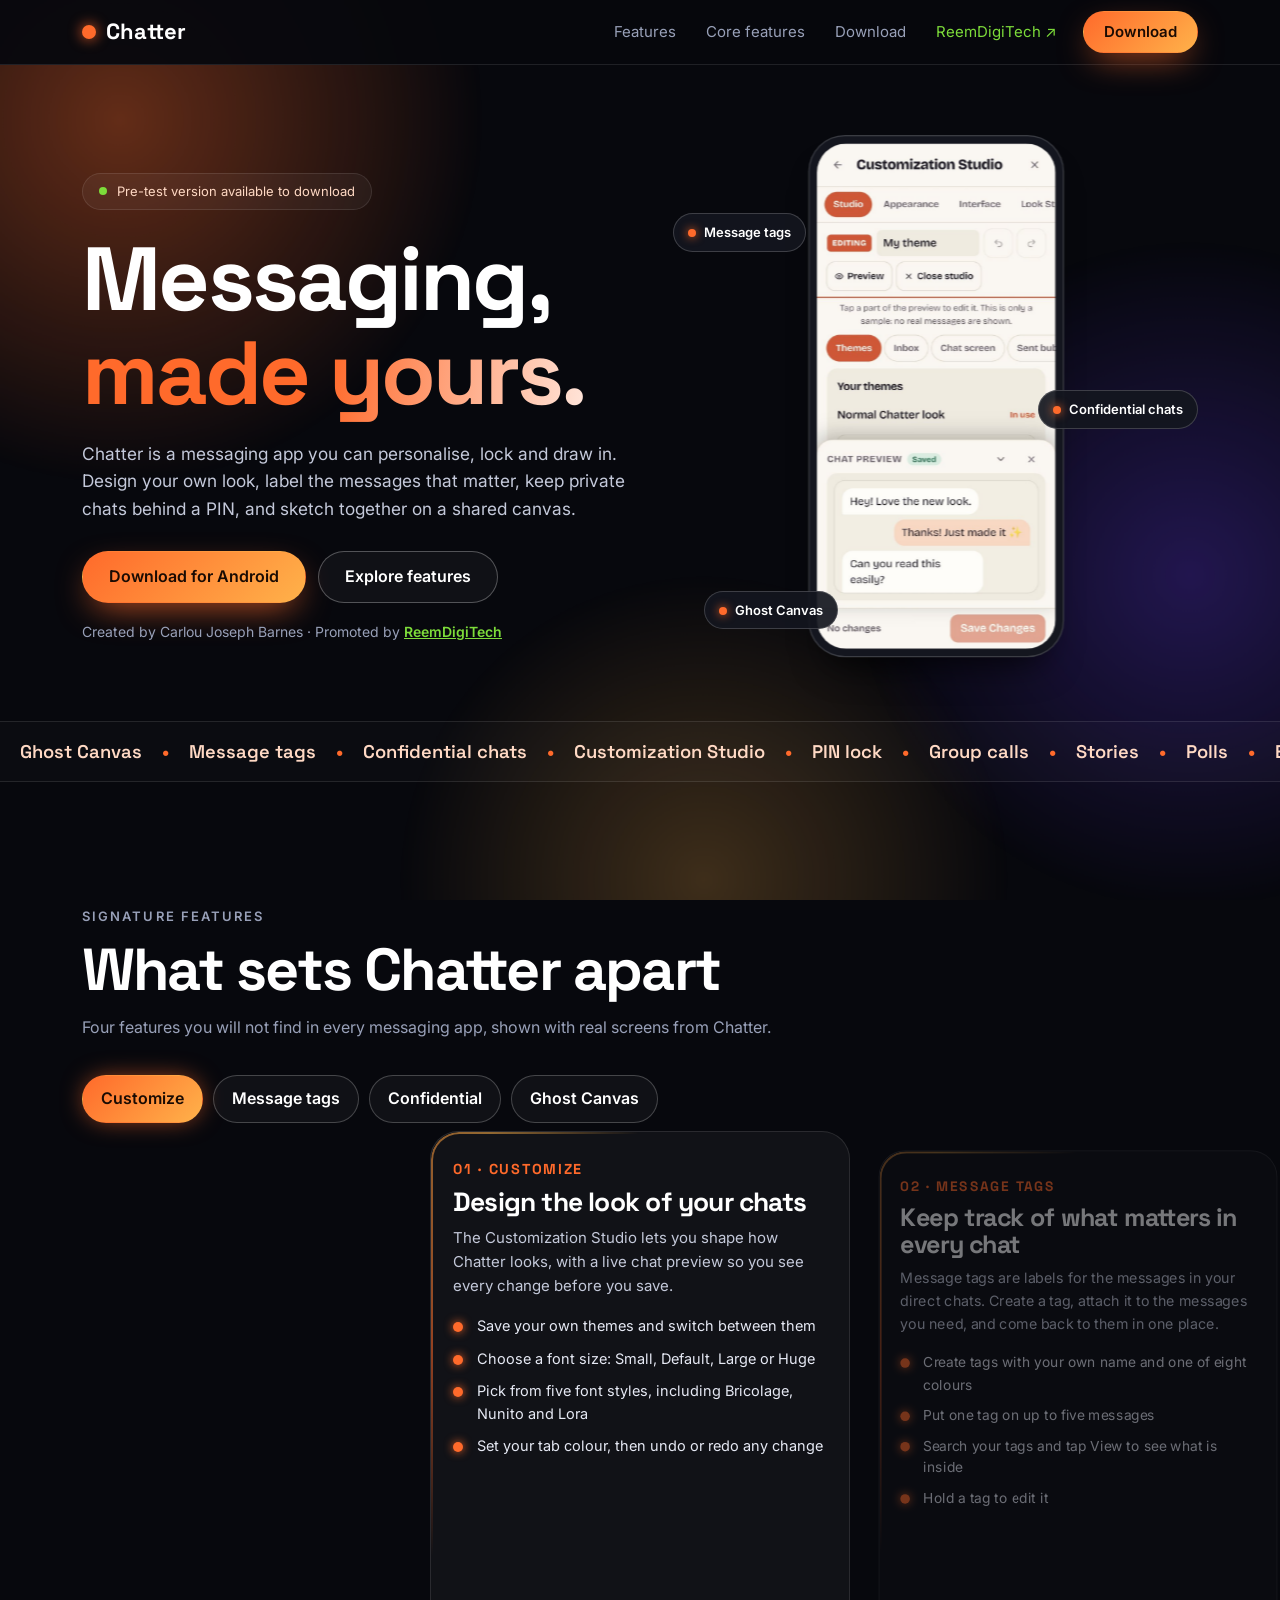
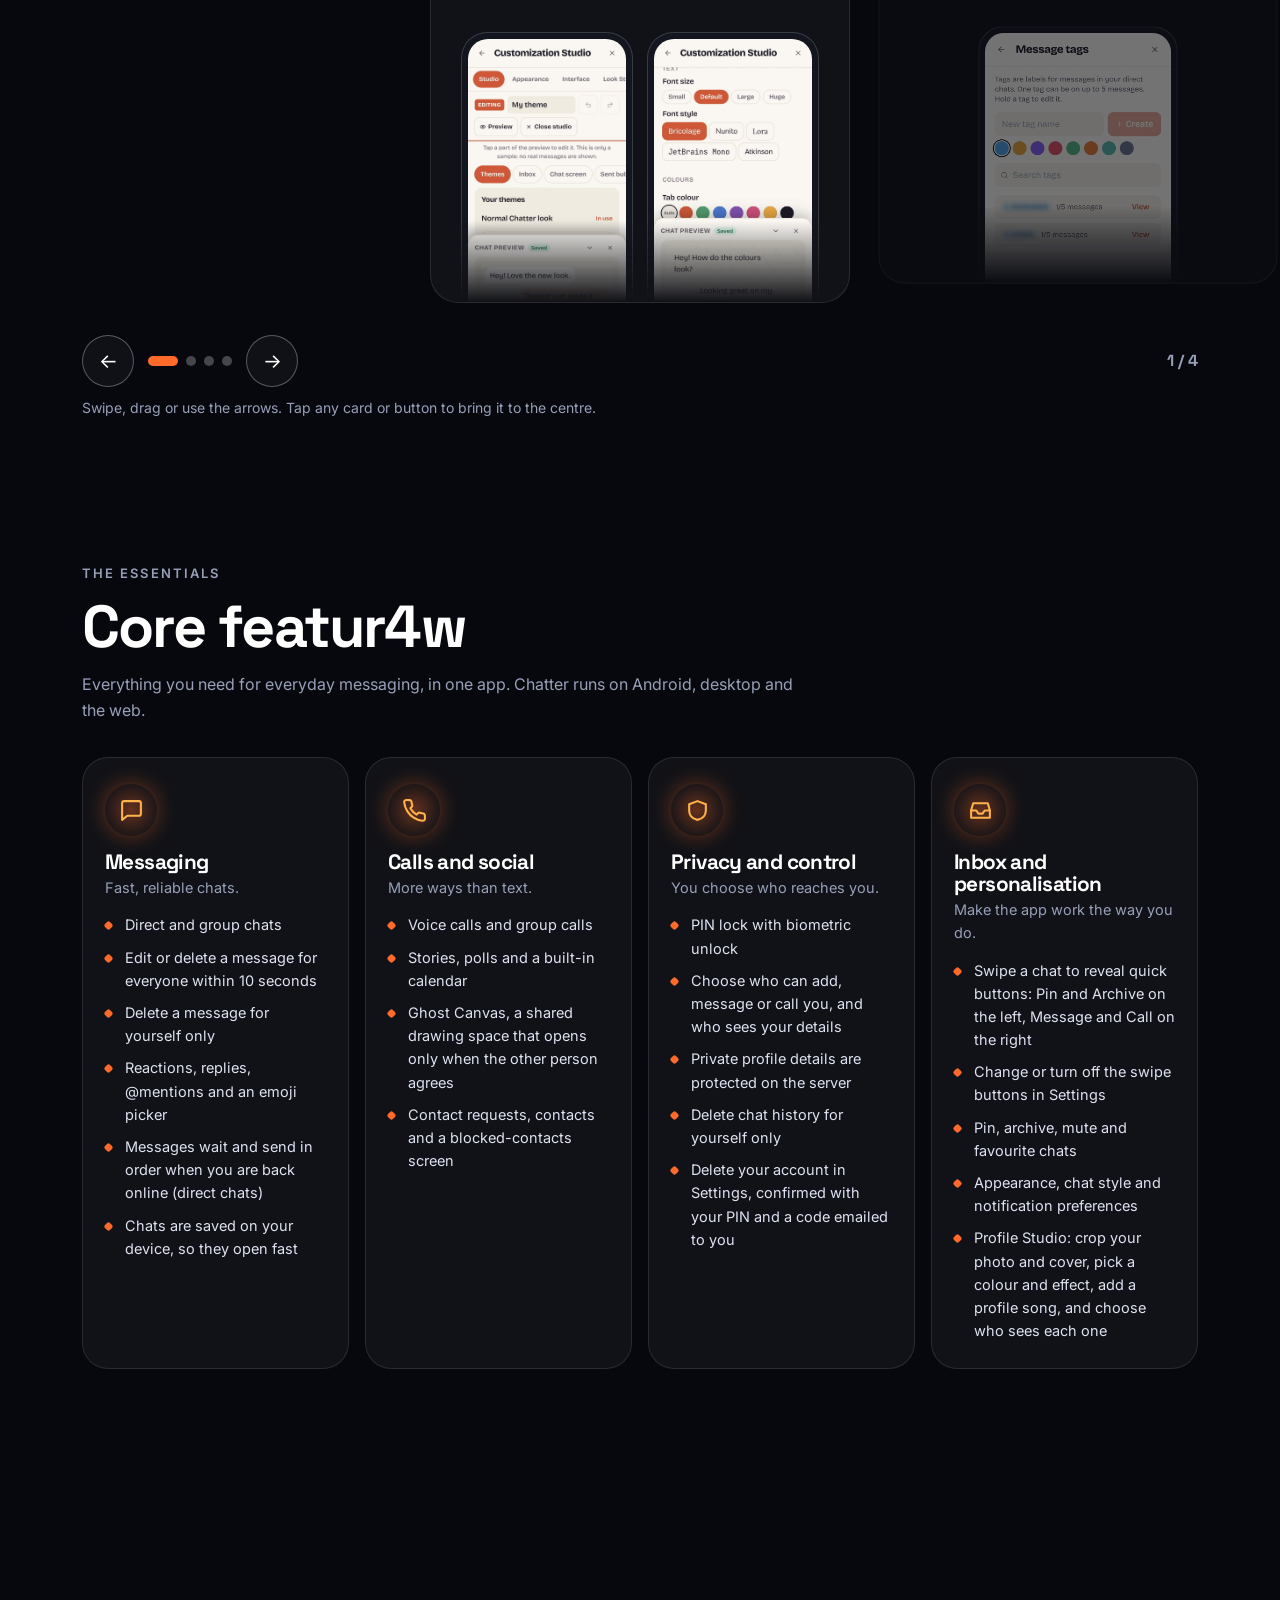
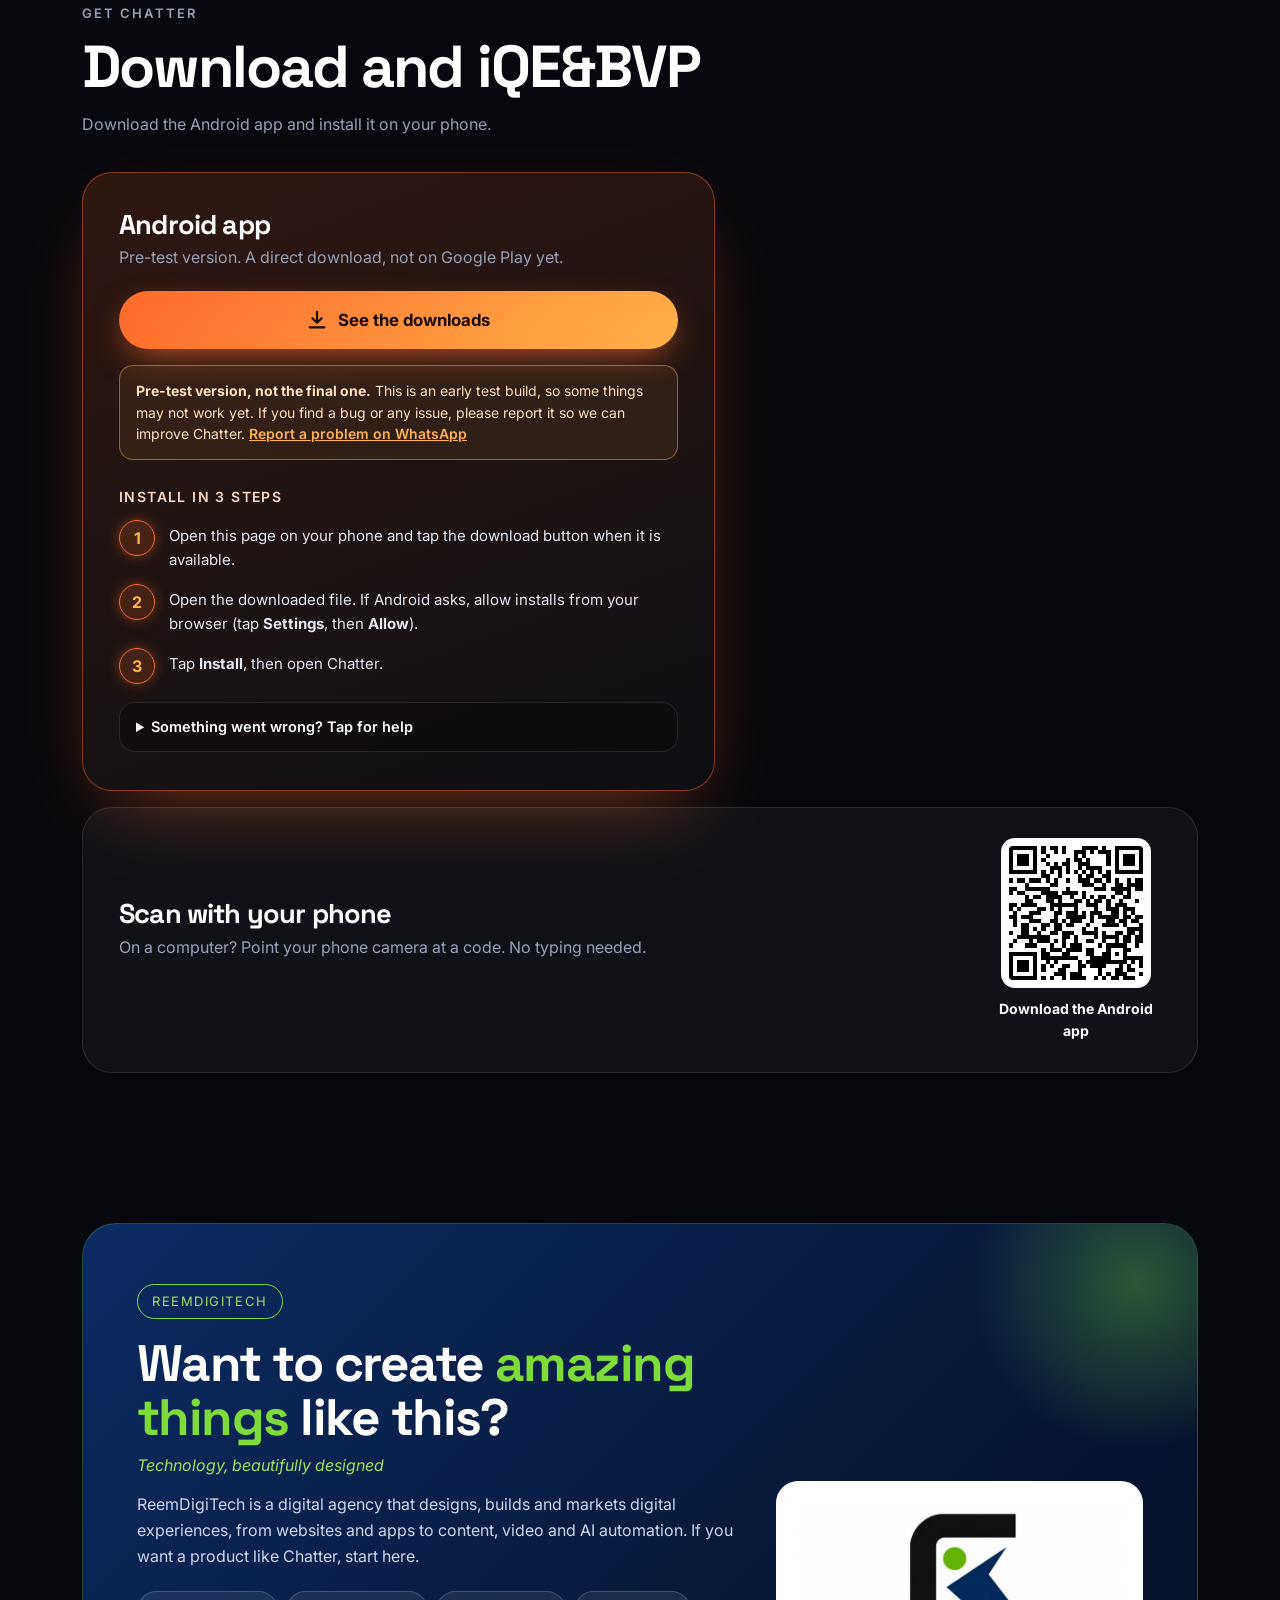
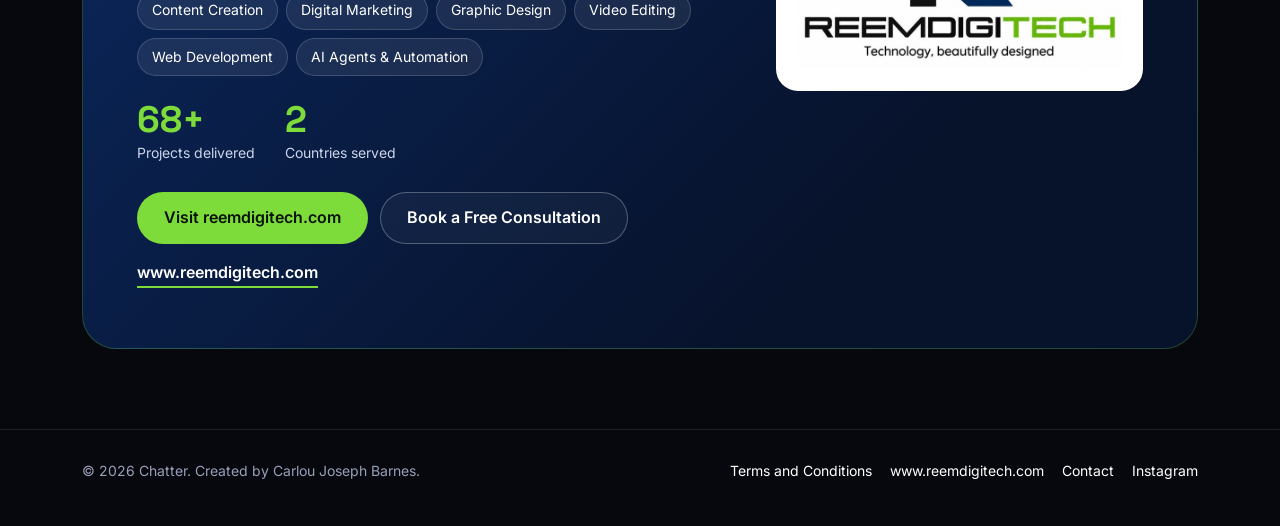
==== index.html @ 90650bfa "feat(pwa): make the website an installable web app Adds manifest, service worker (offline shell, sam" ====
<!doctype html>
<html lang="en"><head>
<meta charset="utf-8">
<meta name="viewport" content="width=device-width, initial-scale=1">
<meta name="description" content="Chatter is a messaging app with Ghost Canvas, message tags, confidential chats and a customization studio. Download it for Android. Created by Carlou Joseph Barnes.">
<title>Chatter | Neon</title>
<meta name="theme-color" content="#07080d">
<link rel="manifest" href="manifest.webmanifest">
<link rel="apple-touch-icon" href="icons/apple-touch-icon.png">
<meta name="mobile-web-app-capable" content="yes">
<meta name="apple-mobile-web-app-capable" content="yes">
<meta name="apple-mobile-web-app-title" content="Chatter">
<meta name="apple-mobile-web-app-status-bar-style" content="black-translucent">

<link rel="icon" href="data:image/svg+xml,%3Csvg xmlns='http://www.w3.org/2000/svg' viewBox='0 0 64 64'%3E%3Crect width='64' height='64' rx='16' fill='%2307080d'/%3E%3Ccircle cx='32' cy='32' r='13' fill='%23ff6a2b'/%3E%3C/svg%3E">
<link rel="preconnect" href="https://fonts.googleapis.com"><link rel="preconnect" href="https://fonts.gstatic.com" crossorigin>
<link href="https://fonts.googleapis.com/css2?family=Inter:wght@400;500;600&family=Space+Grotesk:wght@500;600;700&display=swap" rel="stylesheet">
<style>
:root{--bg:#07080d;--o:#ff6a2b;--o2:#ffb24a;--muted:#98a0b8;--line:rgba(255,255,255,.1);--card:rgba(255,255,255,.045);--green:#7ddc3a;--navy:#0b2a63;--gutter:18px;--max:1180px}
@property --a{syntax:'<angle>';initial-value:0deg;inherits:false}
*{box-sizing:border-box;margin:0;padding:0}
html{scroll-behavior:smooth;scroll-padding-top:76px}
body{font-family:'Inter',system-ui,sans-serif;background:var(--bg);color:#fff;line-height:1.6;-webkit-font-smoothing:antialiased;overflow-x:hidden}
h1,h2,h3{font-family:'Space Grotesk',system-ui,sans-serif;letter-spacing:-.03em;line-height:1.05}
a{color:inherit}img{display:block;max-width:100%}button{font:inherit;color:inherit}
:focus-visible{outline:3px solid var(--o2);outline-offset:3px;border-radius:10px}
.wrap{width:100%;max-width:var(--max);margin:0 auto;padding:0 var(--gutter)}
.skip{position:absolute;left:-999px;top:8px;background:#fff;color:#000;padding:10px 16px;border-radius:8px;z-index:300}.skip:focus{left:8px}
.progress{position:fixed;top:0;left:0;height:3px;width:100%;background:linear-gradient(90deg,var(--o),var(--o2),var(--green));transform-origin:0 50%;transform:scaleX(0);z-index:250;pointer-events:none}

/* aurora background */
.aurora{position:fixed;inset:0;z-index:-1;overflow:hidden;background:var(--bg)}
.aurora i{position:absolute;border-radius:50%;opacity:.5;will-change:transform;animation:drift 24s ease-in-out infinite alternate}
.a1{width:760px;height:760px;background:radial-gradient(circle,rgba(255,106,43,.75),transparent 68%);left:-260px;top:-260px}
.a2{width:700px;height:700px;background:radial-gradient(circle,rgba(106,61,255,.55),transparent 68%);right:-260px;top:25vh;animation-duration:30s}
.a3{width:640px;height:640px;background:radial-gradient(circle,rgba(255,178,74,.45),transparent 68%);left:30vw;bottom:-300px;animation-duration:27s}
@keyframes drift{to{transform:translate(90px,70px) scale(1.25)}}

/* buttons */
.btn{display:inline-flex;align-items:center;justify-content:center;min-height:52px;padding:0 26px;border-radius:999px;font-weight:600;text-decoration:none;border:1px solid transparent;cursor:pointer;position:relative;overflow:hidden;transition:transform .2s,box-shadow .3s}
.btn:hover{transform:translateY(-2px)}
.btn-main{background:linear-gradient(135deg,var(--o),var(--o2));color:#1a0b03;box-shadow:0 12px 34px -10px rgba(255,106,43,.8)}
@keyframes ping{70%{box-shadow:0 0 0 16px rgba(255,106,43,0),0 12px 34px -10px rgba(255,106,43,.8)}100%{box-shadow:0 0 0 0 rgba(255,106,43,0),0 12px 34px -10px rgba(255,106,43,.8)}}
.btn-alt,.btn-ghost{border-color:rgba(255,255,255,.28);background:rgba(255,255,255,.04)}
.btn-alt:hover,.btn-ghost:hover{background:rgba(255,255,255,.12)}
.btn-green{background:var(--green);color:#07120a}
.btn::after{content:"";position:absolute;inset:0;background:linear-gradient(110deg,transparent 30%,rgba(255,255,255,.4) 50%,transparent 70%);transform:translateX(-120%);pointer-events:none}
.btn:hover::after{transform:translateX(120%);transition:transform .7s}

/* header */
.top{position:sticky;top:0;z-index:100;background:rgba(7,8,13,.94);border-bottom:1px solid var(--line)}
.nav{display:flex;align-items:center;gap:12px;min-height:64px}
.brand{font-family:'Space Grotesk',sans-serif;font-weight:700;font-size:22px;text-decoration:none;display:flex;align-items:center;gap:10px;margin-right:auto}
.brand i{width:14px;height:14px;border-radius:50%;background:var(--o);box-shadow:0 0 14px var(--o)}
.nav-links{display:none;list-style:none;gap:2px}
.nav-links a{text-decoration:none;padding:8px 14px;border-radius:999px;font-size:15px;color:var(--muted);transition:color .2s,background .2s}
.nav-links a:hover{color:#fff;background:rgba(255,255,255,.06)}
.nav-links a.ag{color:var(--green)}
.nav-btn{min-height:42px;padding:0 20px;font-size:15px}
.menu-btn{width:44px;height:44px;border-radius:12px;border:1px solid var(--line);background:transparent;display:grid;place-items:center;cursor:pointer}
.menu-btn svg{width:22px;height:22px}
.mobile-menu{display:none;padding:6px var(--gutter) 14px}.mobile-menu.open{display:block}
.mobile-menu a{display:block;padding:14px 4px;text-decoration:none;border-bottom:1px solid var(--line)}
.mobile-menu a:last-child{border:0;color:var(--green)}

/* hero */
.hero{position:relative;padding:48px 0 30px;overflow:hidden}
.hero-grid{display:grid;gap:10px;align-items:center}
.pill{display:inline-flex;align-items:center;gap:10px;padding:7px 16px;border:1px solid var(--line);background:var(--card);border-radius:999px;font-size:13px;color:#ffd9c4;margin-bottom:22px}
.pill i{width:8px;height:8px;border-radius:50%;background:var(--green);box-shadow:0 0 0 0 rgba(125,220,58,.7);animation:pulse 1.8s infinite}
@keyframes pulse{70%{box-shadow:0 0 0 10px rgba(125,220,58,0)}100%{box-shadow:0 0 0 0 rgba(125,220,58,0)}}
.hero h1{font-size:clamp(2.7rem,10.5vw,5.6rem);font-weight:700}
.shimmer{background:linear-gradient(100deg,var(--o) 20%,#fff 45%,var(--o2) 60%,var(--o) 80%);background-size:250% 100%;-webkit-background-clip:text;background-clip:text;color:transparent;animation:shine 5s linear 3}
@keyframes shine{to{background-position:-250% 0}}
.hero .lead{margin-top:20px;max-width:32em;color:#c4c9da;font-size:1.08rem}
.cta{display:flex;flex-wrap:wrap;gap:12px;margin-top:28px}
.by{margin-top:18px;font-size:14px;color:var(--muted)}.by a{color:var(--green);font-weight:600}
.hero-copy>*{opacity:0;animation:up .8s cubic-bezier(.2,.9,.2,1) forwards}
.hero-copy>:nth-child(2){animation-delay:.12s}.hero-copy>:nth-child(3){animation-delay:.25s}.hero-copy>:nth-child(4){animation-delay:.38s}.hero-copy>:nth-child(5){animation-delay:.5s}
@keyframes up{from{opacity:0;transform:translateY(26px)}to{opacity:1;transform:none}}

/* 3D phone ring */
.stage{position:relative;height:440px;perspective:1400px;perspective-origin:50% 40%;margin-top:6px}
.ring{position:absolute;inset:0;transform-style:preserve-3d;will-change:transform;animation:ring 28s linear infinite}
@keyframes ring{to{transform:rotateY(-360deg)}}
.ph{position:absolute;left:50%;top:50%;width:178px;margin:-200px 0 0 -89px;padding:6px;border-radius:30px;background:#14161f;border:1px solid rgba(255,255,255,.18);box-shadow:0 20px 30px -16px rgba(0,0,0,.8);transform:rotateY(calc(var(--i)*120deg)) translateZ(210px);backface-visibility:hidden}
.ph img{width:100%;height:auto;border-radius:24px;background:#eee}
.chip{position:absolute;z-index:5;padding:8px 14px;border-radius:999px;background:rgba(20,22,31,.92);border:1px solid rgba(255,255,255,.18);font-size:13px;font-weight:600;white-space:nowrap;animation:bob 5s ease-in-out infinite}
.chip i{display:inline-block;width:8px;height:8px;border-radius:50%;background:var(--o);margin-right:8px;box-shadow:0 0 10px var(--o)}
.c1{left:0;top:12%}.c2{right:0;top:46%;animation-delay:-2s}.c3{left:6%;bottom:8%;animation-delay:-4s}
@keyframes bob{50%{transform:translateY(-12px)}}

/* ticker */
.ticker{overflow:hidden;white-space:nowrap;border-block:1px solid var(--line);padding:15px 0;background:rgba(255,255,255,.02)}
.ticker div{display:inline-block;will-change:transform;animation:slide 36s linear infinite;font-family:'Space Grotesk',sans-serif;font-weight:600;font-size:1.15rem;color:#ffd9c4}
.ticker span{margin:0 20px}.ticker b{color:var(--o)}
@keyframes slide{to{transform:translateX(-50%)}}

section{padding:78px 0}
.sec-head{max-width:720px;margin-bottom:34px}
.eyebrow{font-size:13px;letter-spacing:.16em;text-transform:uppercase;color:var(--o2);font-weight:600;margin-bottom:12px}
.sec-head h2{font-size:clamp(2.1rem,6.5vw,3.7rem);font-weight:700}
.sec-head p{margin-top:14px;color:var(--muted)}

/* reveal */
html.js .rv{opacity:0;transform:translateY(34px);transition:opacity .8s,transform .8s cubic-bezier(.2,.9,.2,1);transition-delay:calc(var(--k,0)*.1s)}
html.js .rv.in{opacity:1;transform:none}

/* glowing-border cards */
.gcard{position:relative;background:var(--card);border-radius:28px;border:1px solid var(--line);overflow:hidden}
.gcard::before{content:"";position:absolute;inset:0;border-radius:inherit;padding:1.5px;background:conic-gradient(from var(--a),transparent 0 72%,var(--o) 86%,var(--o2) 94%,transparent);-webkit-mask:linear-gradient(#000 0 0) content-box,linear-gradient(#000 0 0);-webkit-mask-composite:xor;mask:linear-gradient(#000 0 0) content-box exclude,linear-gradient(#000 0 0);pointer-events:none;opacity:.55;transition:opacity .3s}
.gcard:hover::before{animation:spin 4s linear infinite;opacity:1}
@keyframes spin{to{--a:360deg}}
.gcard::after{content:"";position:absolute;inset:0;background:radial-gradient(300px circle at var(--mx,50%) var(--my,0%),rgba(255,106,43,.2),transparent 60%);opacity:0;transition:opacity .3s;pointer-events:none}
.gcard:hover::after{opacity:1}

/* signature bento */
.bento{display:grid;gap:16px}
.sig{padding:26px 22px 0;display:flex;flex-direction:column}
.sig .no{font-family:'Space Grotesk',sans-serif;font-size:.9rem;color:var(--o);font-weight:700;letter-spacing:.12em;text-transform:uppercase}
.sig h3{font-size:1.65rem;font-weight:700;margin:8px 0 10px}
.sig p{color:#c4c9da;font-size:15px}
.sig ul{list-style:none;margin:16px 0 22px;display:grid;gap:9px}
.sig li{font-size:14.5px;padding-left:24px;position:relative;color:#e6e9f4}
.sig li::before{content:"";position:absolute;left:0;top:8px;width:10px;height:10px;border-radius:50%;background:var(--o);box-shadow:0 0 10px var(--o)}
.shots{margin-top:auto;display:flex;justify-content:center;gap:14px;height:270px;overflow:hidden;-webkit-mask:linear-gradient(#000 70%,transparent);mask:linear-gradient(#000 70%,transparent)}
.shots .pf{width:min(46%,200px);flex:none;padding:6px 6px 0;border-radius:26px 26px 0 0;background:#14161f;border:1px solid rgba(255,255,255,.16);border-bottom:0;transition:transform .5s cubic-bezier(.2,.9,.2,1)}
.shots.one .pf{width:min(56%,230px)}
.shots .pf img{border-radius:20px 20px 0 0;width:100%;height:auto}
.gcard:hover .pf:nth-child(1){transform:translateY(-10px) rotate(-2deg)}.gcard:hover .pf:nth-child(2){transform:translateY(-4px) rotate(2deg)}
.gcard:hover .shots.one .pf{transform:translateY(-10px)}

/* feature carousel */
.ftabs{display:grid;grid-template-columns:1fr 1fr;gap:10px;margin-top:26px}
@media (min-width:640px){.ftabs{display:flex;flex-wrap:wrap}}
.ftabs button{border:1px solid rgba(255,255,255,.22);background:rgba(255,255,255,.04);border-radius:999px;padding:10px 18px;font-weight:600;cursor:pointer;text-align:center;transition:background .25s,border-color .25s,transform .2s,box-shadow .25s}
.ftabs button:hover{border-color:var(--o);transform:translateY(-2px)}
.ftabs button[aria-selected="true"]{background:linear-gradient(135deg,var(--o),var(--o2));color:#1a0b03;border-color:transparent;box-shadow:0 0 24px -4px rgba(255,106,43,.7)}
.rail{display:flex;gap:18px;overflow-x:auto;scroll-snap-type:x mandatory;padding:8px max(var(--gutter),calc(50% - min(420px,86vw)/2)) 26px;scrollbar-width:none;-webkit-overflow-scrolling:touch;cursor:grab}
.rail::-webkit-scrollbar{display:none}
.rail.drag{cursor:grabbing}.rail img{-webkit-user-drag:none;user-select:none}.rail.drag{user-select:none}
.rail .sig{flex:0 0 min(420px,86vw);scroll-snap-align:center;cursor:pointer;opacity:.45;scale:.95;transition:opacity .45s,scale .45s}
.rail .sig.on{opacity:1;scale:1}
.ctl{display:flex;align-items:center;gap:14px;margin-top:6px}
.ctl button{width:52px;height:52px;border-radius:50%;border:1px solid rgba(255,255,255,.3);background:rgba(255,255,255,.04);cursor:pointer;font-size:20px;transition:background .2s,color .2s}
.ctl button:hover{background:#fff;color:#000}
.fdots{display:flex;gap:8px;align-items:center}
.fdots i{width:10px;height:10px;border-radius:50%;background:rgba(255,255,255,.25);transition:width .3s,background .3s}
.fdots i.on{width:30px;border-radius:6px;background:var(--o)}
.fcnt{margin-left:auto;font-family:'Space Grotesk',sans-serif;font-weight:700;color:var(--muted)}
.hint{color:var(--muted);font-size:14px;margin-top:10px}

/* core */
.grid4{display:grid;gap:16px}
.cc{position:relative;padding:26px 22px;background:var(--card);border:1px solid var(--line);border-radius:26px;transition:transform .3s,border-color .3s}
.cc:hover{transform:translateY(-6px);border-color:rgba(255,106,43,.5)}
.cc .ic{width:52px;height:52px;border-radius:50%;display:grid;place-items:center;color:var(--o2);background:radial-gradient(circle,rgba(255,106,43,.35),rgba(255,106,43,.05) 70%);box-shadow:0 0 24px -4px rgba(255,106,43,.6);margin-bottom:16px}
.cc .ic svg{width:25px;height:25px}
.cc h3{font-size:1.3rem;font-weight:700}.cc .cs{color:var(--muted);font-size:14.5px;margin-top:2px}
.cc ul{list-style:none;margin-top:14px;display:grid;gap:9px}
.cc li{font-size:14.5px;padding-left:20px;position:relative;color:#dfe3f1}
.cc li::before{content:"";position:absolute;left:0;top:9px;width:7px;height:7px;border-radius:2px;background:var(--o);transform:rotate(45deg)}

/* download */
.dl-wrap{position:relative}
.dl-grid{display:grid;gap:16px}
.dl-card{position:relative;border-radius:30px;padding:28px 22px;background:var(--card);border:1px solid var(--line)}
.dl-main{background:linear-gradient(160deg,rgba(255,106,43,.16),rgba(255,255,255,.03));border-color:rgba(255,106,43,.45);box-shadow:0 30px 80px -30px rgba(255,106,43,.5)}
.dl-card h3{font-size:1.7rem;font-weight:700}
.dl-sub{color:var(--muted);margin:6px 0 20px}
.dl-btn{display:flex;align-items:center;justify-content:center;gap:10px;min-height:58px;border-radius:999px;background:linear-gradient(135deg,var(--o),var(--o2));color:#1a0b03;font-weight:700;text-decoration:none;font-size:1.05rem;box-shadow:0 12px 34px -10px rgba(255,106,43,.8);transition:transform .2s}
.dl-btn:hover{transform:translateY(-2px)}
.dl-btn svg{animation:dip 1.6s ease-in-out infinite}
@keyframes dip{50%{transform:translateY(4px)}}
.dl-btn.alt{background:transparent;color:#fff;border:1px solid rgba(255,255,255,.3);animation:none;margin-top:18px}
.dl-btn.alt:hover{background:rgba(255,255,255,.1)}
.dl-h{margin:26px 0 12px;font-weight:600;color:#ffd9c4;font-size:14px;letter-spacing:.1em;text-transform:uppercase}
.dl-steps{list-style:none;counter-reset:s;display:grid;gap:12px}
.dl-steps li{counter-increment:s;display:flex;gap:14px;align-items:flex-start}
.dl-steps li::before{content:counter(s);flex:none;width:34px;height:34px;border-radius:50%;display:grid;place-items:center;font-weight:700;background:rgba(255,106,43,.18);border:1px solid var(--o);color:var(--o2);box-shadow:0 0 14px -2px rgba(255,106,43,.6)}
.dl-steps span{padding-top:4px;font-size:15px;color:#e6e9f4}
.dl-help{margin-top:18px;border:1px solid var(--line);border-radius:16px;padding:12px 16px;background:rgba(0,0,0,.22)}
.dl-help summary{cursor:pointer;font-weight:600;font-size:14.5px}
.dl-help ul{list-style:none;margin-top:12px;display:grid;gap:10px;font-size:14px;color:#c4c9da}.dl-help a{color:var(--o2)}
.dl-qr{display:flex;gap:16px;align-items:center;margin-top:20px}
.dl-qr img{width:96px;height:96px;border-radius:12px;background:#fff;flex:none}
.dl-qr p{font-size:13.5px;color:var(--muted)}
.dl-os{list-style:none;display:grid;gap:12px;font-size:15px;color:#dfe3f1;margin-bottom:6px}
.dl-os li{padding:12px 14px;border-radius:14px;background:rgba(255,255,255,.04);border:1px solid var(--line)}
.dl-fine{margin-top:18px;font-size:13.5px;color:var(--muted)}

/* agency */
.ag-sec{padding:40px 0 80px}
.ag-card{position:relative;overflow:hidden;border-radius:34px;padding:34px 22px;display:grid;gap:28px;align-items:center;background:linear-gradient(135deg,#0b2a63,#07122b 75%);border:1px solid rgba(125,220,58,.25)}
.ag-card::after{content:"";position:absolute;right:-120px;top:-120px;width:360px;height:360px;background:radial-gradient(circle,rgba(125,220,58,.32),transparent 65%);animation:drift 14s ease-in-out infinite alternate;pointer-events:none}
.ag-card>*{position:relative;z-index:1}
.ag-kicker{display:inline-block;border:1px solid var(--green);color:#9be25a;border-radius:999px;padding:6px 14px;font-size:13px;letter-spacing:.12em;text-transform:uppercase;margin-bottom:18px}
.ag-card h2{font-size:clamp(2rem,6vw,3.2rem);font-weight:700}
.ag-card h2 em{font-style:normal;color:var(--green)}
.ag-tag{font-style:italic;color:#9be25a;margin-top:8px}
.ag-lead{color:#cdd6ea;margin-top:14px}
.ag-chips{display:flex;flex-wrap:wrap;gap:8px;margin-top:22px;list-style:none}
.ag-chips li{padding:7px 14px;border-radius:999px;background:rgba(255,255,255,.08);border:1px solid rgba(255,255,255,.16);font-size:14px}
.ag-stats{display:flex;gap:30px;margin-top:24px}
.ag-stats b{font-family:'Space Grotesk',sans-serif;font-size:2.3rem;color:var(--green);display:block;line-height:1.1}
.ag-stats span{font-size:14px;color:#cdd6ea}
.ag-cta{display:flex;flex-wrap:wrap;gap:12px;margin-top:26px}
.ag-url{display:inline-block;margin-top:16px;font-weight:600;text-decoration:none;border-bottom:2px solid var(--green)}
.ag-logo{background:#fff;border-radius:22px;padding:22px;max-width:420px;width:100%;margin:0 auto;display:block;transition:transform .4s}
.ag-logo:hover{transform:rotate(-2deg) scale(1.03)}
.ag-logo img{width:100%;height:auto}

footer{border-top:1px solid var(--line);padding:30px 0 44px;color:var(--muted);font-size:14px}
.foot{display:flex;flex-direction:column;gap:14px}.fl{display:flex;flex-wrap:wrap;gap:18px}.fl a{color:#fff;text-decoration:none}

body.paused .aurora i,body.paused .ring,body.paused .chip,body.paused .ticker div,body.paused .dl-btn svg{animation-play-state:paused}
@media (min-width:768px){
  :root{--gutter:32px}
  .nav-links{display:flex}.menu-btn,.mobile-menu{display:none!important}
  .hero{padding:80px 0 50px}.hero-grid{grid-template-columns:1.05fr .95fr}
  .stage{height:520px}.ph{width:210px;margin:-236px 0 0 -105px;transform:rotateY(calc(var(--i)*120deg)) translateZ(250px)}
  .bento{grid-template-columns:repeat(12,1fr)}
  .bento .gcard:nth-child(1){grid-column:span 7}.bento .gcard:nth-child(2){grid-column:span 5}
  .bento .gcard:nth-child(3){grid-column:span 5}.bento .gcard:nth-child(4){grid-column:span 7}
  .grid4{grid-template-columns:repeat(2,1fr)}
  .dl-grid{grid-template-columns:1.15fr .85fr}
  .dl-card{padding:38px 36px}
  section{padding:110px 0}
  .ag-card{grid-template-columns:1.25fr .75fr;padding:60px 54px}
  .foot{flex-direction:row;justify-content:space-between;align-items:center}
}
@media (min-width:1100px){.grid4{grid-template-columns:repeat(4,1fr)}}
@media (prefers-reduced-motion:reduce){
  *,*::before,*::after{animation:none!important;transition:none!important;scroll-behavior:auto!important}
  .hero-copy>*{opacity:1}html.js .rv{opacity:1;filter:none;transform:none}
  .ring{transform:none}.ph{position:relative;left:auto;top:auto;margin:0;transform:none;display:none}.ph:first-child{display:block;margin:0 auto}
  .stage{height:auto;perspective:none}.ring{position:relative}.chip{display:none}
}

.dl-scan{grid-column:1/-1;display:grid;gap:22px;align-items:center}
.dl-scan .qrs{display:flex;flex-wrap:wrap;gap:26px}
.dl-scan figure{display:grid;gap:10px;justify-items:center;text-align:center;max-width:170px}
.dl-scan img{width:150px;height:150px;background:#fff;padding:7px;border-radius:14px;box-shadow:0 0 0 1px rgba(0,0,0,.15)}
.dl-scan figcaption{font-weight:700;font-size:14px}
@media (min-width:768px){.dl-scan{grid-template-columns:1fr auto;padding:30px 36px}}
</style></head>
<body>
<div class="progress" id="prog" aria-hidden="true"></div>
<div class="aurora" aria-hidden="true"><i class="a1"></i><i class="a2"></i><i class="a3"></i></div>
<a class="skip" href="#main">Skip to content</a>
<header class="top"><div class="wrap nav">
<a class="brand" href="#top"><i aria-hidden="true"></i>Chatter</a>
<ul class="nav-links"><li><a href="#features">Features</a></li><li><a href="#core">Core features</a></li><li><a href="#download">Download</a></li><li><a class="ag" href="https://www.reemdigitech.com" target="_blank" rel="noopener">ReemDigiTech &#8599;</a></li></ul>
<a class="btn btn-main nav-btn" href="#download">Download</a>
<button class="menu-btn" id="mb" aria-expanded="false" aria-controls="mm" aria-label="Open menu"><svg viewBox="0 0 24 24" fill="none" stroke="currentColor" stroke-width="2" stroke-linecap="round"><path d="M4 7h16M4 12h16M4 17h16"/></svg></button>
</div>
<nav class="mobile-menu" id="mm" aria-label="Mobile menu"><a href="#features">Features</a><a href="#core">Core features</a><a href="#download">Download</a><a href="https://www.reemdigitech.com" target="_blank" rel="noopener">ReemDigiTech website &#8599;</a></nav></header>
<main id="main">
<section class="hero" id="top"><div class="wrap hero-grid">
<div class="hero-copy">
<span class="pill"><i></i>Android app coming soon</span>
<h1 aria-label="Messaging, made yours.">Messaging, <span class="shimmer">made yours.</span></h1>
<p class="lead">Chatter is a messaging app you can personalise, lock and draw in. Design your own look, label the messages that matter, keep private chats behind a PIN, and sketch together on a shared canvas.</p>
<div class="cta"><a class="btn btn-main" href="#download">Download for Android</a><a class="btn btn-alt" href="#features">Explore features</a></div>
<p class="by">Created by Carlou Joseph Barnes &middot; Promoted by <a href="https://www.reemdigitech.com" target="_blank" rel="noopener">ReemDigiTech</a></p>
</div>
<div class="stage" aria-hidden="true"><div class="ring"><div class="ph" style="--i:0"><img data-k="studio-themes" src="[data-uri]" width="720" height="1523" alt="Customization Studio"></div><div class="ph" style="--i:1"><img data-k="tags" src="[data-uri]" width="720" height="1523" alt="Message tags"></div><div class="ph" style="--i:2"><img data-k="confidential" src="[data-uri]" width="720" height="1523" alt="Confidential Chats"></div></div>
<span class="chip c1"><i></i>Message tags</span><span class="chip c2"><i></i>Confidential chats</span><span class="chip c3"><i></i>Ghost Canvas</span></div>
</div></section>

<div class="ticker" aria-hidden="true"><div><span>Ghost Canvas</span><b>&bull;</b><span>Message tags</span><b>&bull;</b><span>Confidential chats</span><b>&bull;</b><span>Customization Studio</span><b>&bull;</b><span>PIN lock</span><b>&bull;</b><span>Group calls</span><b>&bull;</b><span>Stories</span><b>&bull;</b><span>Polls</span><b>&bull;</b><span>Edit in 10 seconds</span><b>&bull;</b><span>Swipe actions</span><b>&bull;</b><span>Offline queue</span><b>&bull;</b><span>Calendar</span><b>&bull;</b><span>Ghost Canvas</span><b>&bull;</b><span>Message tags</span><b>&bull;</b><span>Confidential chats</span><b>&bull;</b><span>Customization Studio</span><b>&bull;</b><span>PIN lock</span><b>&bull;</b><span>Group calls</span><b>&bull;</b><span>Stories</span><b>&bull;</b><span>Polls</span><b>&bull;</b><span>Edit in 10 seconds</span><b>&bull;</b><span>Swipe actions</span><b>&bull;</b><span>Offline queue</span><b>&bull;</b><span>Calendar</span><b>&bull;</b></div></div>

<section id="features"><div class="wrap">
<div class="sec-head rv"><p class="eyebrow">Signature features</p><h2 class="decode">What sets Chatter apart</h2><p>Four features you will not find in every messaging app, shown with real screens from Chatter.</p></div>
<div class="ftabs" role="tablist" aria-label="Choose a feature"><button type="button" role="tab" data-i="0" aria-selected="true">Customize</button><button type="button" role="tab" data-i="1" aria-selected="false">Message tags</button><button type="button" role="tab" data-i="2" aria-selected="false">Confidential</button><button type="button" role="tab" data-i="3" aria-selected="false">Ghost Canvas</button></div></div>
<div class="rail" id="rail" tabindex="0" aria-label="Signature features. Drag, swipe or use the arrow keys."><article class="gcard sig" style="--k:0" aria-label="Customize"><span class="no">01 &middot; Customize</span><h3>Design the look of your chats</h3><p>The Customization Studio lets you shape how Chatter looks, with a live chat preview so you see every change before you save.</p><ul><li>Save your own themes and switch between them</li><li>Choose a font size: Small, Default, Large or Huge</li><li>Pick from five font styles, including Bricolage, Nunito and Lora</li><li>Set your tab colour, then undo or redo any change</li></ul><div class="shots"><div class="pf"><img data-copy="studio-themes" src="[data-uri]" width="720" height="1523" alt="Customization Studio themes"></div><div class="pf"><img data-k="studio-fonts" src="[data-uri]" width="720" height="1523" alt="Customization Studio fonts"></div></div></article><article class="gcard sig" style="--k:1" aria-label="Message tags"><span class="no">02 &middot; Message tags</span><h3>Keep track of what matters in every chat</h3><p>Message tags are labels for the messages in your direct chats. Create a tag, attach it to the messages you need, and come back to them in one place.</p><ul><li>Create tags with your own name and one of eight colours</li><li>Put one tag on up to five messages</li><li>Search your tags and tap View to see what is inside</li><li>Hold a tag to edit it</li></ul><div class="shots one"><div class="pf"><img data-copy="tags" src="[data-uri]" width="720" height="1523" alt="Message tags screen"></div></div></article><article class="gcard sig" style="--k:2" aria-label="Confidential"><span class="no">03 &middot; Confidential</span><h3>Keep private chats behind their own lock</h3><p>Confidential Chats has its own separate lock, so sensitive conversations stay away from your everyday inbox.</p><ul><li>Open it with a Confidential PIN</li><li>Prefer a password? Switch to your Confidential password instead</li><li>Forgot both? Answer your secret question to erase it and start over</li><li>Setting up or changing your PIN or password needs a code emailed to you, and the password must differ from your account password</li><li>Inside, you get your own Chats, Notes, Search and Settings</li></ul><div class="shots"><div class="pf"><img data-copy="confidential" src="[data-uri]" width="720" height="1523" alt="Confidential Chats PIN screen"></div><div class="pf"><img data-k="confidential-inbox" src="[data-uri]" width="720" height="1523" alt="Confidential Chats inbox"></div></div></article><article class="gcard sig" style="--k:3" aria-label="Ghost Canvas"><span class="no">04 &middot; Ghost Canvas</span><h3>Draw together on a Ghost Canvas</h3><p>Sketch with someone in real time. Nothing opens until the other person says yes.</p><ul><li>Pick who you want to draw with</li><li>They get an invitation, and the canvas opens only if they accept</li><li>Choose how to let them know: a quiet banner or a call-style ring</li></ul><div class="shots one"><div class="pf"><img data-k="ghost-canvas" src="[data-uri]" width="720" height="1523" alt="Ghost Canvas invitation (contact details blurred)"></div></div></article></div>
<div class="wrap"><div class="ctl"><button type="button" id="prev" aria-label="Previous feature">&larr;</button><div class="fdots" aria-hidden="true"><i class="on"></i><i></i><i></i><i></i></div><button type="button" id="next" aria-label="Next feature">&rarr;</button><span class="fcnt" id="fcnt" aria-live="polite">1 / 4</span></div><p class="hint">Swipe, drag or use the arrows. Tap any card or button to bring it to the centre.</p></div></section>

<section id="core" style="padding-top:20px"><div class="wrap">
<div class="sec-head rv"><p class="eyebrow">The essentials</p><h2 class="decode">Core features</h2><p>Everything you need for everyday messaging, in one app. Chatter runs on Android, desktop and the web.</p></div>
<div class="grid4"><article class="cc rv" style="--k:0"><div class="ic" aria-hidden="true"><svg viewBox="0 0 24 24" fill="none" stroke="currentColor" stroke-width="2" stroke-linecap="round" stroke-linejoin="round"><path d="M21 15a2 2 0 0 1-2 2H8l-5 4V5a2 2 0 0 1 2-2h14a2 2 0 0 1 2 2z"/></svg></div><h3>Messaging</h3><p class="cs">Fast, reliable chats.</p><ul><li>Direct and group chats</li><li>Edit or delete a message for everyone within 10 seconds</li><li>Delete a message for yourself only</li><li>Reactions, replies, @mentions and an emoji picker</li><li>Messages wait and send in order when you are back online (direct chats)</li><li>Chats are saved on your device, so they open fast</li></ul></article><article class="cc rv" style="--k:1"><div class="ic" aria-hidden="true"><svg viewBox="0 0 24 24" fill="none" stroke="currentColor" stroke-width="2" stroke-linecap="round" stroke-linejoin="round"><path d="M22 16.9v3a2 2 0 0 1-2.2 2 19.8 19.8 0 0 1-8.6-3.1 19.5 19.5 0 0 1-6-6A19.8 19.8 0 0 1 2.1 4.2 2 2 0 0 1 4.1 2h3a2 2 0 0 1 2 1.7c.1 1 .4 1.9.7 2.8a2 2 0 0 1-.5 2.1L8 9.9a16 16 0 0 0 6 6l1.3-1.3a2 2 0 0 1 2.1-.4c.9.3 1.8.6 2.8.7a2 2 0 0 1 1.7 2z"/></svg></div><h3>Calls and social</h3><p class="cs">More ways than text.</p><ul><li>Voice calls and group calls</li><li>Stories, polls and a built-in calendar</li><li>Ghost Canvas, a shared drawing space that opens only when the other person agrees</li><li>Contact requests, contacts and a blocked-contacts screen</li></ul></article><article class="cc rv" style="--k:2"><div class="ic" aria-hidden="true"><svg viewBox="0 0 24 24" fill="none" stroke="currentColor" stroke-width="2" stroke-linecap="round" stroke-linejoin="round"><path d="M12 3l8 3v6c0 5-3.5 8-8 9-4.5-1-8-4-8-9V6l8-3z"/></svg></div><h3>Privacy and control</h3><p class="cs">You choose who reaches you.</p><ul><li>PIN lock with biometric unlock</li><li>Choose who can add, message or call you, and who sees your details</li><li>Private profile details are protected on the server</li><li>Delete chat history for yourself only</li><li>Delete your account in Settings, confirmed with your PIN and a code emailed to you</li></ul></article><article class="cc rv" style="--k:3"><div class="ic" aria-hidden="true"><svg viewBox="0 0 24 24" fill="none" stroke="currentColor" stroke-width="2" stroke-linecap="round" stroke-linejoin="round"><path d="M5 5h14l2 7v7H3v-7z"/><path d="M3 12h5l2 3h4l2-3h5"/></svg></div><h3>Inbox and personalisation</h3><p class="cs">Make the app work the way you do.</p><ul><li>Swipe a chat to reveal quick buttons: Pin and Archive on the left, Message and Call on the right</li><li>Change or turn off the swipe buttons in Settings</li><li>Pin, archive, mute and favourite chats</li><li>Appearance, chat style and notification preferences</li><li>Profile Studio: crop your photo and cover, pick a colour and effect, add a profile song, and choose who sees each one</li></ul></article></div></div></section>

<section id="download"><div class="wrap dl-wrap">
<div class="sec-head rv"><p class="eyebrow">Get Chatter</p><h2 class="decode">Download and install</h2><p>Download the Android app and install it on your phone.</p></div>
<div class="dl-grid">
<div class="dl-card dl-main rv">
<h3>Android app</h3>
<p class="dl-sub" id="dlsub">The Android download is being updated and will be back soon.</p>
<a class="dl-btn" id="dlbtn" href="https://github.com/cjbarnes29/chatter-website/releases" download aria-disabled="true" tabindex="-1" style="opacity:.5;cursor:not-allowed;pointer-events:none"><svg viewBox="0 0 24 24" width="22" height="22" fill="none" stroke="currentColor" stroke-width="2.4" stroke-linecap="round" stroke-linejoin="round" aria-hidden="true"><path d="M12 3v12m0 0l-5-5m5 5l5-5M4 20h16"/></svg><span id="dltxt">Download coming soon</span></a>
<div class="dl-note" role="note" style="margin:16px 0 4px;padding:14px 16px;border:1px solid rgba(255,178,74,.45);background:rgba(255,178,74,.08);border-radius:14px;font-size:14px;line-height:1.55;color:#ffe3bd"><b>Pre-test version, not the final one.</b> This is an early test build, so some things may not work yet. If you find a bug or any issue, please report it so we can improve Chatter. <a href="https://wa.me/971562784929?text=Hi%2C%20I%20found%20a%20bug%20or%20issue%20in%20the%20Chatter%20pre-test%20version%3A%20" target="_blank" rel="noopener" style="color:#ffb24a;font-weight:600">Report a problem on WhatsApp</a></div>
<p class="dl-h">Install in 3 steps</p>
<ol class="dl-steps"><li><span>Open this page on your phone and tap the download button when it is available.</span></li>
<li><span>Open the downloaded file. If Android asks, allow installs from your browser (tap <b>Settings</b>, then <b>Allow</b>).</span></li>
<li><span>Tap <b>Install</b>, then open Chatter.</span></li></ol>
<details class="dl-help"><summary>Something went wrong? Tap for help</summary>
<ul><li><b>Install blocked:</b> go to Settings, allow installs from your browser or file manager, then open the file again.</li>
<li><b>Play Protect warning:</b> this can appear for apps that are not on Google Play. Tap <b>More details</b>, then <b>Install anyway</b>.</li>
<li><b>Updating from an older version?</b> Install over it and your account carries on.</li>
<li><b>Need a hand?</b> <a href="https://wa.me/971562784929?text=Hi%2C%20I%20need%20help%20with%20Chatter." target="_blank" rel="noopener">Message us on WhatsApp</a>.</li></ul></details>
</div>
<div class="dl-card dl-scan rv" style="--k:2">
<div><h3>Scan with your phone</h3><p class="dl-sub">On a computer? Point your phone camera at a code. No typing needed.</p></div>
<div class="qrs">
<p class="dl-sub" id="qrnote">The download code will appear here when the app is ready.</p>
<figure id="qrfig" hidden><img src="[data-uri]" width="150" height="150" alt="QR code that downloads the Chatter Android app"><figcaption>Download the Android app</figcaption></figure>
</div></div></div></div></section>

<div class="ag-sec" id="agency"><div class="wrap"><div class="ag-card rv"><div class="ag-text">
<span class="ag-kicker">ReemDigiTech</span>
<h2>Want to create <em>amazing things</em> like this?</h2>
<p class="ag-tag">Technology, beautifully designed</p>
<p class="ag-lead">ReemDigiTech is a digital agency that designs, builds and markets digital experiences, from websites and apps to content, video and AI automation. If you want a product like Chatter, start here.</p>
<ul class="ag-chips"><li>Content Creation</li><li>Digital Marketing</li><li>Graphic Design</li><li>Video Editing</li><li>Web Development</li><li>AI Agents &amp; Automation</li></ul>
<div class="ag-stats"><div><b class="count" data-to="120" data-suf="+">120+</b><span>Projects delivered</span></div><div><b class="count" data-to="4" data-suf="">4</b><span>Countries served</span></div></div>
<div class="ag-cta"><a class="btn btn-green" href="https://www.reemdigitech.com" target="_blank" rel="noopener">Visit reemdigitech.com</a><a class="btn btn-ghost" href="https://www.reemdigitech.com/book-consultation" target="_blank" rel="noopener">Book a Free Consultation</a></div>
<a class="ag-url" href="https://www.reemdigitech.com" target="_blank" rel="noopener">www.reemdigitech.com</a>
</div><a class="ag-logo" href="https://www.reemdigitech.com" target="_blank" rel="noopener" aria-label="ReemDigiTech website"><img data-k="reemdigitech-logo" src="[data-uri]" width="720" height="372" alt="ReemDigiTech logo"></a></div></div></div>
</main>
<footer><div class="wrap foot"><div>&copy; <span id="yr">2026</span> Chatter. Created by Carlou Joseph Barnes.</div>
<div class="fl"><a href="terms.html">Terms and Conditions</a><a href="https://www.reemdigitech.com" target="_blank" rel="noopener">www.reemdigitech.com</a><a href="https://www.reemdigitech.com/contact" target="_blank" rel="noopener">Contact</a><a href="https://www.instagram.com/reemdigitech/" target="_blank" rel="noopener">Instagram</a></div></div></footer>
<script>
(function(){
  var $=function(s,r){return (r||document).querySelector(s)},$$=function(s,r){return [].slice.call((r||document).querySelectorAll(s))};
  document.documentElement.classList.add('js');
  var calm=!!(window.matchMedia&&matchMedia('(prefers-reduced-motion: reduce)').matches);
  var fine=!!(window.matchMedia&&matchMedia('(hover:hover) and (pointer:fine)').matches);
  window.__c={$:$,$$:$$,calm:calm,fine:fine};
  $$('img[data-copy]').forEach(function(i){var s=$('img[data-k="'+i.getAttribute('data-copy')+'"]');if(s)i.src=s.src;});
  try{$('#yr').textContent=new Date().getFullYear();}catch(e){}
  var mb=$('#mb'),mm=$('#mm');
  mb.addEventListener('click',function(){var o=mm.classList.toggle('open');mb.setAttribute('aria-expanded',o);mb.setAttribute('aria-label',o?'Close menu':'Open menu');});
  $$('a',mm).forEach(function(a){a.addEventListener('click',function(){mm.classList.remove('open');mb.setAttribute('aria-expanded','false');});});
  var prog=$('#prog');
  if(prog){var f=function(){var h=document.documentElement.scrollHeight-innerHeight;prog.style.transform='scaleX('+(h>0?Math.min(1,scrollY/h):0)+')';};addEventListener('scroll',f,{passive:true});f();}
  var rv=$$('.rv');
  if('IntersectionObserver' in window){
    var io=new IntersectionObserver(function(en){en.forEach(function(x){if(x.isIntersecting){x.target.classList.add('in');io.unobserve(x.target);}});},{threshold:.12});
    rv.forEach(function(e){io.observe(e);});
  }else{rv.forEach(function(e){e.classList.add('in');});}
  function count(el){
    var to=+el.getAttribute('data-to'),suf=el.getAttribute('data-suf')||'';
    if(calm){el.textContent=to+suf;return;}
    var t0=null;(function f(t){if(!t0)t0=t;var p=Math.min(1,(t-t0)/1400),e=1-Math.pow(1-p,3);el.textContent=Math.round(to*e)+suf;if(p<1)requestAnimationFrame(f);})(performance.now());
  }
  var nums=$$('.count');
  if('IntersectionObserver' in window){
    var io3=new IntersectionObserver(function(en){en.forEach(function(x){if(x.isIntersecting){count(x.target);io3.unobserve(x.target);}});},{threshold:.6});
    nums.forEach(function(n){io3.observe(n);});
  }
})();

(function(){
  var c=window.__c,$$=c.$$,rail=document.getElementById('rail');
  var fc=$$('.sig',rail),ft=$$('.ftabs button'),dots=$$('.fdots i'),cnt=document.getElementById('fcnt'),act=-1,tick=false,dragged=false;
  function setOn(i){if(i===act)return;act=i;fc.forEach(function(x,k){x.classList.toggle('on',k===i);});ft.forEach(function(b,k){b.setAttribute('aria-selected',k===i?'true':'false');});dots.forEach(function(d,k){d.classList.toggle('on',k===i);});cnt.textContent=(i+1)+' / '+fc.length;}
  function center(i,smooth){i=Math.max(0,Math.min(fc.length-1,i));var x=fc[i],rr=rail.getBoundingClientRect(),cr=x.getBoundingClientRect();
    rail.scrollTo({left:rail.scrollLeft+(cr.left-rr.left)-(rail.clientWidth-cr.width)/2,behavior:(smooth===false||c.calm)?'auto':'smooth'});setOn(i);}
  function nearest(){var rr=rail.getBoundingClientRect(),mid=rr.left+rr.width/2,best=0,bd=1e9;fc.forEach(function(x,k){var r=x.getBoundingClientRect(),d=Math.abs(r.left+r.width/2-mid);if(d<bd){bd=d;best=k;}});return best;}
  rail.addEventListener('scroll',function(){if(tick)return;tick=true;requestAnimationFrame(function(){tick=false;setOn(nearest());});},{passive:true});
  ft.forEach(function(b,k){b.addEventListener('click',function(){center(k);});});
  fc.forEach(function(x,k){x.addEventListener('click',function(){if(dragged){dragged=false;return;}if(k!==act)center(k);});});
  document.getElementById('prev').addEventListener('click',function(){center(act-1);});
  document.getElementById('next').addEventListener('click',function(){center(act+1);});
  rail.addEventListener('keydown',function(e){if(e.key==='ArrowRight'){e.preventDefault();center(act+1);}else if(e.key==='ArrowLeft'){e.preventDefault();center(act-1);}});
  rail.addEventListener('dragstart',function(e){e.preventDefault();});
  (function(){var down=false,sx=0,sl=0,moved=0;
    rail.addEventListener('pointerdown',function(e){if(e.pointerType!=='mouse'||e.button!==0)return;down=true;moved=0;sx=e.clientX;sl=rail.scrollLeft;});
    window.addEventListener('pointermove',function(e){if(!down)return;var dx=e.clientX-sx;moved=Math.max(moved,Math.abs(dx));if(moved>6){rail.classList.add('drag');rail.style.scrollSnapType='none';rail.scrollLeft=sl-dx;}});
    var end=function(){if(!down)return;down=false;if(moved>6){dragged=true;setTimeout(function(){dragged=false;},50);var i=nearest();rail.classList.remove('drag');rail.style.scrollSnapType='';center(i);}};
    window.addEventListener('pointerup',end);window.addEventListener('pointercancel',end);})();
  $$('.ticker span').forEach(function(sp){var m={'Customization Studio':0,'Message tags':1,'Confidential chats':2,'Ghost Canvas':3},t=sp.textContent.trim();
    if(t in m){sp.style.cursor='pointer';sp.addEventListener('click',function(){document.getElementById('features').scrollIntoView({behavior:'smooth'});setTimeout(function(){center(m[t]);},450);});}});
  center(0,false);addEventListener('resize',function(){center(act,false);});
})();

(function(){
  var c=window.__c,$$=c.$$;
  /* decode effect on headings */
  var chars='ABCDEFGHIJKLMNOPQRSTUVWXYZabcdefghijklmnopqrstuvwxyz0123456789#%&';
  function decode(el){
    var txt=el.getAttribute('data-t');
    if(c.calm){el.textContent=txt;return;}
    var t0=performance.now(),dur=900;
    (function f(t){
      var p=Math.min(1,(t-t0)/dur),n=Math.floor(p*txt.length),s='';
      for(var i=0;i<txt.length;i++){s+= (i<n||txt[i]===' ')?txt[i]:chars[Math.floor(Math.random()*chars.length)];}
      el.textContent=s;if(p<1)requestAnimationFrame(f);else el.textContent=txt;
    })(t0);
  }
  var hs=$$('.decode');
  hs.forEach(function(h){h.setAttribute('data-t',h.textContent);h.setAttribute('aria-label',h.textContent);});
  if('IntersectionObserver' in window){
    var io=new IntersectionObserver(function(en){en.forEach(function(x){if(x.isIntersecting){decode(x.target);io.unobserve(x.target);}});},{threshold:.6});
    hs.forEach(function(h){io.observe(h);});
  }
  document.addEventListener('visibilitychange',function(){document.body.classList.toggle('paused',document.hidden);});
  if(c.fine&&!c.calm){
    $$('.gcard').forEach(function(g){g.addEventListener('pointermove',function(e){var r=g.getBoundingClientRect();g.style.setProperty('--mx',((e.clientX-r.left)/r.width*100)+'%');g.style.setProperty('--my',((e.clientY-r.top)/r.height*100)+'%');});});
  }
})();
</script>
<script>var qrcode=function(){var P=function(x,w){var g=236,l=17,n=x,s=O[w],t=null,r=0,h=null,i=[],v={},_=function(a,f){r=n*4+17,t=function(e){for(var u=new Array(e),o=0;o<e;o+=1){u[o]=new Array(e);for(var d=0;d<e;d+=1)u[o][d]=null}return u}(r),B(0,0),B(r-7,0),B(0,r-7),E(),T(),m(a,f),n>=7&&N(a),h==null&&(h=nr(n,s,i)),U(h,f)},B=function(a,f){for(var e=-1;e<=7;e+=1)if(!(a+e<=-1||r<=a+e))for(var u=-1;u<=7;u+=1)f+u<=-1||r<=f+u||(0<=e&&e<=6&&(u==0||u==6)||0<=u&&u<=6&&(e==0||e==6)||2<=e&&e<=4&&2<=u&&u<=4?t[a+e][f+u]=!0:t[a+e][f+u]=!1)},y=function(){for(var a=0,f=0,e=0;e<8;e+=1){_(!0,e);var u=k.getLostPoint(v);(e==0||a>u)&&(a=u,f=e)}return f},T=function(){for(var a=8;a<r-8;a+=1)t[a][6]==null&&(t[a][6]=a%2==0);for(var f=8;f<r-8;f+=1)t[6][f]==null&&(t[6][f]=f%2==0)},E=function(){for(var a=k.getPatternPosition(n),f=0;f<a.length;f+=1)for(var e=0;e<a.length;e+=1){var u=a[f],o=a[e];if(t[u][o]==null)for(var d=-2;d<=2;d+=1)for(var c=-2;c<=2;c+=1)d==-2||d==2||c==-2||c==2||d==0&&c==0?t[u+d][o+c]=!0:t[u+d][o+c]=!1}},N=function(a){for(var f=k.getBCHTypeNumber(n),e=0;e<18;e+=1){var u=!a&&(f>>e&1)==1;t[Math.floor(e/3)][e%3+r-8-3]=u}for(var e=0;e<18;e+=1){var u=!a&&(f>>e&1)==1;t[e%3+r-8-3][Math.floor(e/3)]=u}},m=function(a,f){for(var e=s<<3|f,u=k.getBCHTypeInfo(e),o=0;o<15;o+=1){var d=!a&&(u>>o&1)==1;o<6?t[o][8]=d:o<8?t[o+1][8]=d:t[r-15+o][8]=d}for(var o=0;o<15;o+=1){var d=!a&&(u>>o&1)==1;o<8?t[8][r-o-1]=d:o<9?t[8][15-o-1+1]=d:t[8][15-o-1]=d}t[r-8][8]=!a},U=function(a,f){for(var e=-1,u=r-1,o=7,d=0,c=k.getMaskFunction(f),p=r-1;p>0;p-=2)for(p==6&&(p-=1);;){for(var b=0;b<2;b+=1)if(t[u][p-b]==null){var C=!1;d<a.length&&(C=(a[d]>>>o&1)==1);var A=c(u,p-b);A&&(C=!C),t[u][p-b]=C,o-=1,o==-1&&(d+=1,o=7)}if(u+=e,u<0||r<=u){u-=e,e=-e;break}}},H=function(a,f){for(var e=0,u=0,o=0,d=new Array(f.length),c=new Array(f.length),p=0;p<f.length;p+=1){var b=f[p].dataCount,C=f[p].totalCount-b;u=Math.max(u,b),o=Math.max(o,C),d[p]=new Array(b);for(var A=0;A<d[p].length;A+=1)d[p][A]=255&a.getBuffer()[A+e];e+=b;var R=k.getErrorCorrectPolynomial(C),I=K(d[p],R.getLength()-1),S=I.mod(R);c[p]=new Array(R.getLength()-1);for(var A=0;A<c[p].length;A+=1){var X=A+S.getLength()-c[p].length;c[p][A]=X>=0?S.getAt(X):0}}for(var Z=0,A=0;A<f.length;A+=1)Z+=f[A].totalCount;for(var J=new Array(Z),Q=0,A=0;A<u;A+=1)for(var p=0;p<f.length;p+=1)A<d[p].length&&(J[Q]=d[p][A],Q+=1);for(var A=0;A<o;A+=1)for(var p=0;p<f.length;p+=1)A<c[p].length&&(J[Q]=c[p][A],Q+=1);return J},nr=function(a,f,e){for(var u=Y.getRSBlocks(a,f),o=G(),d=0;d<e.length;d+=1){var c=e[d];o.put(c.getMode(),4),o.put(c.getLength(),k.getLengthInBits(c.getMode(),a)),c.write(o)}for(var p=0,d=0;d<u.length;d+=1)p+=u[d].dataCount;if(o.getLengthInBits()>p*8)throw"code length overflow. ("+o.getLengthInBits()+">"+p*8+")";for(o.getLengthInBits()+4<=p*8&&o.put(0,4);o.getLengthInBits()%8!=0;)o.putBit(!1);for(;!(o.getLengthInBits()>=p*8||(o.put(g,8),o.getLengthInBits()>=p*8));)o.put(l,8);return H(o,u)};v.addData=function(a,f){f=f||"Byte";var e=null;switch(f){case"Numeric":e=$(a);break;case"Alphanumeric":e=W(a);break;case"Byte":e=V(a);break;case"Kanji":e=q(a);break;default:throw"mode:"+f}i.push(e),h=null},v.isDark=function(a,f){if(a<0||r<=a||f<0||r<=f)throw a+","+f;return t[a][f]},v.getModuleCount=function(){return r},v.make=function(){if(n<1){for(var a=1;a<40;a++){for(var f=Y.getRSBlocks(a,s),e=G(),u=0;u<i.length;u++){var o=i[u];e.put(o.getMode(),4),e.put(o.getLength(),k.getLengthInBits(o.getMode(),a)),o.write(e)}for(var d=0,u=0;u<f.length;u++)d+=f[u].dataCount;if(e.getLengthInBits()<=d*8)break}n=a}_(!1,y())},v.createTableTag=function(a,f){a=a||2,f=typeof f>"u"?a*4:f;var e="";e+='<table style="',e+=" border-width: 0px; border-style: none;",e+=" border-collapse: collapse;",e+=" padding: 0px; margin: "+f+"px;",e+='">',e+="<tbody>";for(var u=0;u<v.getModuleCount();u+=1){e+="<tr>";for(var o=0;o<v.getModuleCount();o+=1)e+='<td style="',e+=" border-width: 0px; border-style: none;",e+=" border-collapse: collapse;",e+=" padding: 0px; margin: 0px;",e+=" width: "+a+"px;",e+=" height: "+a+"px;",e+=" background-color: ",e+=v.isDark(u,o)?"#000000":"#ffffff",e+=";",e+='"/>';e+="</tr>"}return e+="</tbody>",e+="</table>",e},v.createSvgTag=function(a,f,e,u){var o={};typeof arguments[0]=="object"&&(o=arguments[0],a=o.cellSize,f=o.margin,e=o.alt,u=o.title),a=a||2,f=typeof f>"u"?a*4:f,e=typeof e=="string"?{text:e}:e||{},e.text=e.text||null,e.id=e.text?e.id||"qrcode-description":null,u=typeof u=="string"?{text:u}:u||{},u.text=u.text||null,u.id=u.text?u.id||"qrcode-title":null;var d=v.getModuleCount()*a+f*2,c,p,b,C,A="",R;for(R="l"+a+",0 0,"+a+" -"+a+",0 0,-"+a+"z ",A+='<svg version="1.1" xmlns="http://www.w3.org/2000/svg"',A+=o.scalable?"":' width="'+d+'px" height="'+d+'px"',A+=' viewBox="0 0 '+d+" "+d+'" ',A+=' preserveAspectRatio="xMinYMin meet"',A+=u.text||e.text?' role="img" aria-labelledby="'+F([u.id,e.id].join(" ").trim())+'"':"",A+=">",A+=u.text?'<title id="'+F(u.id)+'">'+F(u.text)+"</title>":"",A+=e.text?'<description id="'+F(e.id)+'">'+F(e.text)+"</description>":"",A+='<rect width="100%" height="100%" fill="white" cx="0" cy="0"/>',A+='<path d="',b=0;b<v.getModuleCount();b+=1)for(C=b*a+f,c=0;c<v.getModuleCount();c+=1)v.isDark(b,c)&&(p=c*a+f,A+="M"+p+","+C+R);return A+='" stroke="transparent" fill="black"/>',A+="</svg>",A},v.createDataURL=function(a,f){a=a||2,f=typeof f>"u"?a*4:f;var e=v.getModuleCount()*a+f*2,u=f,o=e-f;return er(e,e,function(d,c){if(u<=d&&d<o&&u<=c&&c<o){var p=Math.floor((d-u)/a),b=Math.floor((c-u)/a);return v.isDark(b,p)?0:1}else return 1})},v.createImgTag=function(a,f,e){a=a||2,f=typeof f>"u"?a*4:f;var u=v.getModuleCount()*a+f*2,o="";return o+="<img",o+=' src="',o+=v.createDataURL(a,f),o+='"',o+=' width="',o+=u,o+='"',o+=' height="',o+=u,o+='"',e&&(o+=' alt="',o+=F(e),o+='"'),o+="/>",o};var F=function(a){for(var f="",e=0;e<a.length;e+=1){var u=a.charAt(e);switch(u){case"<":f+="&lt;";break;case">":f+="&gt;";break;case"&":f+="&amp;";break;case'"':f+="&quot;";break;default:f+=u;break}}return f},ar=function(a){var f=1;a=typeof a>"u"?f*2:a;var e=v.getModuleCount()*f+a*2,u=a,o=e-a,d,c,p,b,C,A={"\u2588\u2588":"\u2588","\u2588 ":"\u2580"," \u2588":"\u2584","  ":" "},R={"\u2588\u2588":"\u2580","\u2588 ":"\u2580"," \u2588":" ","  ":" "},I="";for(d=0;d<e;d+=2){for(p=Math.floor((d-u)/f),b=Math.floor((d+1-u)/f),c=0;c<e;c+=1)C="\u2588",u<=c&&c<o&&u<=d&&d<o&&v.isDark(p,Math.floor((c-u)/f))&&(C=" "),u<=c&&c<o&&u<=d+1&&d+1<o&&v.isDark(b,Math.floor((c-u)/f))?C+=" ":C+="\u2588",I+=a<1&&d+1>=o?R[C]:A[C];I+=`
`}return e%2&&a>0?I.substring(0,I.length-e-1)+Array(e+1).join("\u2580"):I.substring(0,I.length-1)};return v.createASCII=function(a,f){if(a=a||1,a<2)return ar(f);a-=1,f=typeof f>"u"?a*2:f;var e=v.getModuleCount()*a+f*2,u=f,o=e-f,d,c,p,b,C=Array(a+1).join("\u2588\u2588"),A=Array(a+1).join("  "),R="",I="";for(d=0;d<e;d+=1){for(p=Math.floor((d-u)/a),I="",c=0;c<e;c+=1)b=1,u<=c&&c<o&&u<=d&&d<o&&v.isDark(p,Math.floor((c-u)/a))&&(b=0),I+=b?C:A;for(p=0;p<a;p+=1)R+=I+`
`}return R.substring(0,R.length-1)},v.renderTo2dContext=function(a,f){f=f||2;for(var e=v.getModuleCount(),u=0;u<e;u++)for(var o=0;o<e;o++)a.fillStyle=v.isDark(u,o)?"black":"white",a.fillRect(u*f,o*f,f,f)},v};P.stringToBytesFuncs={default:function(x){for(var w=[],g=0;g<x.length;g+=1){var l=x.charCodeAt(g);w.push(l&255)}return w}},P.stringToBytes=P.stringToBytesFuncs.default,P.createStringToBytes=function(x,w){var g=function(){for(var n=rr(x),s=function(){var T=n.read();if(T==-1)throw"eof";return T},t=0,r={};;){var h=n.read();if(h==-1)break;var i=s(),v=s(),_=s(),B=String.fromCharCode(h<<8|i),y=v<<8|_;r[B]=y,t+=1}if(t!=w)throw t+" != "+w;return r}(),l=63;return function(n){for(var s=[],t=0;t<n.length;t+=1){var r=n.charCodeAt(t);if(r<128)s.push(r);else{var h=g[n.charAt(t)];typeof h=="number"?(h&255)==h?s.push(h):(s.push(h>>>8),s.push(h&255)):s.push(l)}}return s}};var D={MODE_NUMBER:1,MODE_ALPHA_NUM:2,MODE_8BIT_BYTE:4,MODE_KANJI:8},O={L:1,M:0,Q:3,H:2},L={PATTERN000:0,PATTERN001:1,PATTERN010:2,PATTERN011:3,PATTERN100:4,PATTERN101:5,PATTERN110:6,PATTERN111:7},k=function(){var x=[[],[6,18],[6,22],[6,26],[6,30],[6,34],[6,22,38],[6,24,42],[6,26,46],[6,28,50],[6,30,54],[6,32,58],[6,34,62],[6,26,46,66],[6,26,48,70],[6,26,50,74],[6,30,54,78],[6,30,56,82],[6,30,58,86],[6,34,62,90],[6,28,50,72,94],[6,26,50,74,98],[6,30,54,78,102],[6,28,54,80,106],[6,32,58,84,110],[6,30,58,86,114],[6,34,62,90,118],[6,26,50,74,98,122],[6,30,54,78,102,126],[6,26,52,78,104,130],[6,30,56,82,108,134],[6,34,60,86,112,138],[6,30,58,86,114,142],[6,34,62,90,118,146],[6,30,54,78,102,126,150],[6,24,50,76,102,128,154],[6,28,54,80,106,132,158],[6,32,58,84,110,136,162],[6,26,54,82,110,138,166],[6,30,58,86,114,142,170]],w=1335,g=7973,l=21522,n={},s=function(t){for(var r=0;t!=0;)r+=1,t>>>=1;return r};return n.getBCHTypeInfo=function(t){for(var r=t<<10;s(r)-s(w)>=0;)r^=w<<s(r)-s(w);return(t<<10|r)^l},n.getBCHTypeNumber=function(t){for(var r=t<<12;s(r)-s(g)>=0;)r^=g<<s(r)-s(g);return t<<12|r},n.getPatternPosition=function(t){return x[t-1]},n.getMaskFunction=function(t){switch(t){case L.PATTERN000:return function(r,h){return(r+h)%2==0};case L.PATTERN001:return function(r,h){return r%2==0};case L.PATTERN010:return function(r,h){return h%3==0};case L.PATTERN011:return function(r,h){return(r+h)%3==0};case L.PATTERN100:return function(r,h){return(Math.floor(r/2)+Math.floor(h/3))%2==0};case L.PATTERN101:return function(r,h){return r*h%2+r*h%3==0};case L.PATTERN110:return function(r,h){return(r*h%2+r*h%3)%2==0};case L.PATTERN111:return function(r,h){return(r*h%3+(r+h)%2)%2==0};default:throw"bad maskPattern:"+t}},n.getErrorCorrectPolynomial=function(t){for(var r=K([1],0),h=0;h<t;h+=1)r=r.multiply(K([1,M.gexp(h)],0));return r},n.getLengthInBits=function(t,r){if(1<=r&&r<10)switch(t){case D.MODE_NUMBER:return 10;case D.MODE_ALPHA_NUM:return 9;case D.MODE_8BIT_BYTE:return 8;case D.MODE_KANJI:return 8;default:throw"mode:"+t}else if(r<27)switch(t){case D.MODE_NUMBER:return 12;case D.MODE_ALPHA_NUM:return 11;case D.MODE_8BIT_BYTE:return 16;case D.MODE_KANJI:return 10;default:throw"mode:"+t}else if(r<41)switch(t){case D.MODE_NUMBER:return 14;case D.MODE_ALPHA_NUM:return 13;case D.MODE_8BIT_BYTE:return 16;case D.MODE_KANJI:return 12;default:throw"mode:"+t}else throw"type:"+r},n.getLostPoint=function(t){for(var r=t.getModuleCount(),h=0,i=0;i<r;i+=1)for(var v=0;v<r;v+=1){for(var _=0,B=t.isDark(i,v),y=-1;y<=1;y+=1)if(!(i+y<0||r<=i+y))for(var T=-1;T<=1;T+=1)v+T<0||r<=v+T||y==0&&T==0||B==t.isDark(i+y,v+T)&&(_+=1);_>5&&(h+=3+_-5)}for(var i=0;i<r-1;i+=1)for(var v=0;v<r-1;v+=1){var E=0;t.isDark(i,v)&&(E+=1),t.isDark(i+1,v)&&(E+=1),t.isDark(i,v+1)&&(E+=1),t.isDark(i+1,v+1)&&(E+=1),(E==0||E==4)&&(h+=3)}for(var i=0;i<r;i+=1)for(var v=0;v<r-6;v+=1)t.isDark(i,v)&&!t.isDark(i,v+1)&&t.isDark(i,v+2)&&t.isDark(i,v+3)&&t.isDark(i,v+4)&&!t.isDark(i,v+5)&&t.isDark(i,v+6)&&(h+=40);for(var v=0;v<r;v+=1)for(var i=0;i<r-6;i+=1)t.isDark(i,v)&&!t.isDark(i+1,v)&&t.isDark(i+2,v)&&t.isDark(i+3,v)&&t.isDark(i+4,v)&&!t.isDark(i+5,v)&&t.isDark(i+6,v)&&(h+=40);for(var N=0,v=0;v<r;v+=1)for(var i=0;i<r;i+=1)t.isDark(i,v)&&(N+=1);var m=Math.abs(100*N/r/r-50)/5;return h+=m*10,h},n}(),M=function(){for(var x=new Array(256),w=new Array(256),g=0;g<8;g+=1)x[g]=1<<g;for(var g=8;g<256;g+=1)x[g]=x[g-4]^x[g-5]^x[g-6]^x[g-8];for(var g=0;g<255;g+=1)w[x[g]]=g;var l={};return l.glog=function(n){if(n<1)throw"glog("+n+")";return w[n]},l.gexp=function(n){for(;n<0;)n+=255;for(;n>=256;)n-=255;return x[n]},l}();function K(x,w){if(typeof x.length>"u")throw x.length+"/"+w;var g=function(){for(var n=0;n<x.length&&x[n]==0;)n+=1;for(var s=new Array(x.length-n+w),t=0;t<x.length-n;t+=1)s[t]=x[t+n];return s}(),l={};return l.getAt=function(n){return g[n]},l.getLength=function(){return g.length},l.multiply=function(n){for(var s=new Array(l.getLength()+n.getLength()-1),t=0;t<l.getLength();t+=1)for(var r=0;r<n.getLength();r+=1)s[t+r]^=M.gexp(M.glog(l.getAt(t))+M.glog(n.getAt(r)));return K(s,0)},l.mod=function(n){if(l.getLength()-n.getLength()<0)return l;for(var s=M.glog(l.getAt(0))-M.glog(n.getAt(0)),t=new Array(l.getLength()),r=0;r<l.getLength();r+=1)t[r]=l.getAt(r);for(var r=0;r<n.getLength();r+=1)t[r]^=M.gexp(M.glog(n.getAt(r))+s);return K(t,0).mod(n)},l}var Y=function(){var x=[[1,26,19],[1,26,16],[1,26,13],[1,26,9],[1,44,34],[1,44,28],[1,44,22],[1,44,16],[1,70,55],[1,70,44],[2,35,17],[2,35,13],[1,100,80],[2,50,32],[2,50,24],[4,25,9],[1,134,108],[2,67,43],[2,33,15,2,34,16],[2,33,11,2,34,12],[2,86,68],[4,43,27],[4,43,19],[4,43,15],[2,98,78],[4,49,31],[2,32,14,4,33,15],[4,39,13,1,40,14],[2,121,97],[2,60,38,2,61,39],[4,40,18,2,41,19],[4,40,14,2,41,15],[2,146,116],[3,58,36,2,59,37],[4,36,16,4,37,17],[4,36,12,4,37,13],[2,86,68,2,87,69],[4,69,43,1,70,44],[6,43,19,2,44,20],[6,43,15,2,44,16],[4,101,81],[1,80,50,4,81,51],[4,50,22,4,51,23],[3,36,12,8,37,13],[2,116,92,2,117,93],[6,58,36,2,59,37],[4,46,20,6,47,21],[7,42,14,4,43,15],[4,133,107],[8,59,37,1,60,38],[8,44,20,4,45,21],[12,33,11,4,34,12],[3,145,115,1,146,116],[4,64,40,5,65,41],[11,36,16,5,37,17],[11,36,12,5,37,13],[5,109,87,1,110,88],[5,65,41,5,66,42],[5,54,24,7,55,25],[11,36,12,7,37,13],[5,122,98,1,123,99],[7,73,45,3,74,46],[15,43,19,2,44,20],[3,45,15,13,46,16],[1,135,107,5,136,108],[10,74,46,1,75,47],[1,50,22,15,51,23],[2,42,14,17,43,15],[5,150,120,1,151,121],[9,69,43,4,70,44],[17,50,22,1,51,23],[2,42,14,19,43,15],[3,141,113,4,142,114],[3,70,44,11,71,45],[17,47,21,4,48,22],[9,39,13,16,40,14],[3,135,107,5,136,108],[3,67,41,13,68,42],[15,54,24,5,55,25],[15,43,15,10,44,16],[4,144,116,4,145,117],[17,68,42],[17,50,22,6,51,23],[19,46,16,6,47,17],[2,139,111,7,140,112],[17,74,46],[7,54,24,16,55,25],[34,37,13],[4,151,121,5,152,122],[4,75,47,14,76,48],[11,54,24,14,55,25],[16,45,15,14,46,16],[6,147,117,4,148,118],[6,73,45,14,74,46],[11,54,24,16,55,25],[30,46,16,2,47,17],[8,132,106,4,133,107],[8,75,47,13,76,48],[7,54,24,22,55,25],[22,45,15,13,46,16],[10,142,114,2,143,115],[19,74,46,4,75,47],[28,50,22,6,51,23],[33,46,16,4,47,17],[8,152,122,4,153,123],[22,73,45,3,74,46],[8,53,23,26,54,24],[12,45,15,28,46,16],[3,147,117,10,148,118],[3,73,45,23,74,46],[4,54,24,31,55,25],[11,45,15,31,46,16],[7,146,116,7,147,117],[21,73,45,7,74,46],[1,53,23,37,54,24],[19,45,15,26,46,16],[5,145,115,10,146,116],[19,75,47,10,76,48],[15,54,24,25,55,25],[23,45,15,25,46,16],[13,145,115,3,146,116],[2,74,46,29,75,47],[42,54,24,1,55,25],[23,45,15,28,46,16],[17,145,115],[10,74,46,23,75,47],[10,54,24,35,55,25],[19,45,15,35,46,16],[17,145,115,1,146,116],[14,74,46,21,75,47],[29,54,24,19,55,25],[11,45,15,46,46,16],[13,145,115,6,146,116],[14,74,46,23,75,47],[44,54,24,7,55,25],[59,46,16,1,47,17],[12,151,121,7,152,122],[12,75,47,26,76,48],[39,54,24,14,55,25],[22,45,15,41,46,16],[6,151,121,14,152,122],[6,75,47,34,76,48],[46,54,24,10,55,25],[2,45,15,64,46,16],[17,152,122,4,153,123],[29,74,46,14,75,47],[49,54,24,10,55,25],[24,45,15,46,46,16],[4,152,122,18,153,123],[13,74,46,32,75,47],[48,54,24,14,55,25],[42,45,15,32,46,16],[20,147,117,4,148,118],[40,75,47,7,76,48],[43,54,24,22,55,25],[10,45,15,67,46,16],[19,148,118,6,149,119],[18,75,47,31,76,48],[34,54,24,34,55,25],[20,45,15,61,46,16]],w=function(n,s){var t={};return t.totalCount=n,t.dataCount=s,t},g={},l=function(n,s){switch(s){case O.L:return x[(n-1)*4+0];case O.M:return x[(n-1)*4+1];case O.Q:return x[(n-1)*4+2];case O.H:return x[(n-1)*4+3];default:return}};return g.getRSBlocks=function(n,s){var t=l(n,s);if(typeof t>"u")throw"bad rs block @ typeNumber:"+n+"/errorCorrectionLevel:"+s;for(var r=t.length/3,h=[],i=0;i<r;i+=1)for(var v=t[i*3+0],_=t[i*3+1],B=t[i*3+2],y=0;y<v;y+=1)h.push(w(_,B));return h},g}(),G=function(){var x=[],w=0,g={};return g.getBuffer=function(){return x},g.getAt=function(l){var n=Math.floor(l/8);return(x[n]>>>7-l%8&1)==1},g.put=function(l,n){for(var s=0;s<n;s+=1)g.putBit((l>>>n-s-1&1)==1)},g.getLengthInBits=function(){return w},g.putBit=function(l){var n=Math.floor(w/8);x.length<=n&&x.push(0),l&&(x[n]|=128>>>w%8),w+=1},g},$=function(x){var w=D.MODE_NUMBER,g=x,l={};l.getMode=function(){return w},l.getLength=function(t){return g.length},l.write=function(t){for(var r=g,h=0;h+2<r.length;)t.put(n(r.substring(h,h+3)),10),h+=3;h<r.length&&(r.length-h==1?t.put(n(r.substring(h,h+1)),4):r.length-h==2&&t.put(n(r.substring(h,h+2)),7))};var n=function(t){for(var r=0,h=0;h<t.length;h+=1)r=r*10+s(t.charAt(h));return r},s=function(t){if("0"<=t&&t<="9")return t.charCodeAt(0)-48;throw"illegal char :"+t};return l},W=function(x){var w=D.MODE_ALPHA_NUM,g=x,l={};l.getMode=function(){return w},l.getLength=function(s){return g.length},l.write=function(s){for(var t=g,r=0;r+1<t.length;)s.put(n(t.charAt(r))*45+n(t.charAt(r+1)),11),r+=2;r<t.length&&s.put(n(t.charAt(r)),6)};var n=function(s){if("0"<=s&&s<="9")return s.charCodeAt(0)-48;if("A"<=s&&s<="Z")return s.charCodeAt(0)-65+10;switch(s){case" ":return 36;case"$":return 37;case"%":return 38;case"*":return 39;case"+":return 40;case"-":return 41;case".":return 42;case"/":return 43;case":":return 44;default:throw"illegal char :"+s}};return l},V=function(x){var w=D.MODE_8BIT_BYTE,g=x,l=P.stringToBytes(x),n={};return n.getMode=function(){return w},n.getLength=function(s){return l.length},n.write=function(s){for(var t=0;t<l.length;t+=1)s.put(l[t],8)},n},q=function(x){var w=D.MODE_KANJI,g=x,l=P.stringToBytesFuncs.SJIS;if(!l)throw"sjis not supported.";(function(t,r){var h=l(t);if(h.length!=2||(h[0]<<8|h[1])!=r)throw"sjis not supported."})("\u53CB",38726);var n=l(x),s={};return s.getMode=function(){return w},s.getLength=function(t){return~~(n.length/2)},s.write=function(t){for(var r=n,h=0;h+1<r.length;){var i=(255&r[h])<<8|255&r[h+1];if(33088<=i&&i<=40956)i-=33088;else if(57408<=i&&i<=60351)i-=49472;else throw"illegal char at "+(h+1)+"/"+i;i=(i>>>8&255)*192+(i&255),t.put(i,13),h+=2}if(h<r.length)throw"illegal char at "+(h+1)},s},j=function(){var x=[],w={};return w.writeByte=function(g){x.push(g&255)},w.writeShort=function(g){w.writeByte(g),w.writeByte(g>>>8)},w.writeBytes=function(g,l,n){l=l||0,n=n||g.length;for(var s=0;s<n;s+=1)w.writeByte(g[s+l])},w.writeString=function(g){for(var l=0;l<g.length;l+=1)w.writeByte(g.charCodeAt(l))},w.toByteArray=function(){return x},w.toString=function(){var g="";g+="[";for(var l=0;l<x.length;l+=1)l>0&&(g+=","),g+=x[l];return g+="]",g},w},z=function(){var x=0,w=0,g=0,l="",n={},s=function(r){l+=String.fromCharCode(t(r&63))},t=function(r){if(!(r<0)){if(r<26)return 65+r;if(r<52)return 97+(r-26);if(r<62)return 48+(r-52);if(r==62)return 43;if(r==63)return 47}throw"n:"+r};return n.writeByte=function(r){for(x=x<<8|r&255,w+=8,g+=1;w>=6;)s(x>>>w-6),w-=6},n.flush=function(){if(w>0&&(s(x<<6-w),x=0,w=0),g%3!=0)for(var r=3-g%3,h=0;h<r;h+=1)l+="="},n.toString=function(){return l},n},rr=function(x){var w=x,g=0,l=0,n=0,s={};s.read=function(){for(;n<8;){if(g>=w.length){if(n==0)return-1;throw"unexpected end of file./"+n}var r=w.charAt(g);if(g+=1,r=="=")return n=0,-1;if(r.match(/^\s$/))continue;l=l<<6|t(r.charCodeAt(0)),n+=6}var h=l>>>n-8&255;return n-=8,h};var t=function(r){if(65<=r&&r<=90)return r-65;if(97<=r&&r<=122)return r-97+26;if(48<=r&&r<=57)return r-48+52;if(r==43)return 62;if(r==47)return 63;throw"c:"+r};return s},tr=function(x,w){var g=x,l=w,n=new Array(x*w),s={};s.setPixel=function(i,v,_){n[v*g+i]=_},s.write=function(i){i.writeString("GIF87a"),i.writeShort(g),i.writeShort(l),i.writeByte(128),i.writeByte(0),i.writeByte(0),i.writeByte(0),i.writeByte(0),i.writeByte(0),i.writeByte(255),i.writeByte(255),i.writeByte(255),i.writeString(","),i.writeShort(0),i.writeShort(0),i.writeShort(g),i.writeShort(l),i.writeByte(0);var v=2,_=r(v);i.writeByte(v);for(var B=0;_.length-B>255;)i.writeByte(255),i.writeBytes(_,B,255),B+=255;i.writeByte(_.length-B),i.writeBytes(_,B,_.length-B),i.writeByte(0),i.writeString(";")};var t=function(i){var v=i,_=0,B=0,y={};return y.write=function(T,E){if(T>>>E)throw"length over";for(;_+E>=8;)v.writeByte(255&(T<<_|B)),E-=8-_,T>>>=8-_,B=0,_=0;B=T<<_|B,_=_+E},y.flush=function(){_>0&&v.writeByte(B)},y},r=function(i){for(var v=1<<i,_=(1<<i)+1,B=i+1,y=h(),T=0;T<v;T+=1)y.add(String.fromCharCode(T));y.add(String.fromCharCode(v)),y.add(String.fromCharCode(_));var E=j(),N=t(E);N.write(v,B);var m=0,U=String.fromCharCode(n[m]);for(m+=1;m<n.length;){var H=String.fromCharCode(n[m]);m+=1,y.contains(U+H)?U=U+H:(N.write(y.indexOf(U),B),y.size()<4095&&(y.size()==1<<B&&(B+=1),y.add(U+H)),U=H)}return N.write(y.indexOf(U),B),N.write(_,B),N.flush(),E.toByteArray()},h=function(){var i={},v=0,_={};return _.add=function(B){if(_.contains(B))throw"dup key:"+B;i[B]=v,v+=1},_.size=function(){return v},_.indexOf=function(B){return i[B]},_.contains=function(B){return typeof i[B]<"u"},_};return s},er=function(x,w,g){for(var l=tr(x,w),n=0;n<w;n+=1)for(var s=0;s<x;s+=1)l.setPixel(s,n,g(s,n));var t=j();l.write(t);for(var r=z(),h=t.toByteArray(),i=0;i<h.length;i+=1)r.writeByte(h[i]);return r.flush(),"data:image/gif;base64,"+r};return P}();(function(){qrcode.stringToBytesFuncs["UTF-8"]=function(P){function D(O){for(var L=[],k=0;k<O.length;k++){var M=O.charCodeAt(k);M<128?L.push(M):M<2048?L.push(192|M>>6,128|M&63):M<55296||M>=57344?L.push(224|M>>12,128|M>>6&63,128|M&63):(k++,M=65536+((M&1023)<<10|O.charCodeAt(k)&1023),L.push(240|M>>18,128|M>>12&63,128|M>>6&63,128|M&63))}return L}return D(P)}})(),function(P){typeof define=="function"&&define.amd?define([],P):typeof exports=="object"&&(module.exports=P())}(function(){return qrcode});
</script>
<script>
/* The download stays off until a published release has an .apk file, then the button and QR switch on by themselves
   and always point at the newest one. Nothing to rename or re-link when a new version is uploaded. */
(function(){
  var API='https://api.github.com/repos/cjbarnes29/chatter-website/releases?per_page=10';
  var FALLBACK='https://github.com/cjbarnes29/chatter-website/releases';
  function el(i){return document.getElementById(i);}
  function on(url,label){
    var b=el('dlbtn'),t=el('dltxt'),f=el('qrfig'),n=el('qrnote'),sb=el('dlsub'),p=document.querySelector('.pill');
    if(b){b.href=url;b.removeAttribute('style');b.removeAttribute('aria-disabled');b.removeAttribute('tabindex');}
    if(t)t.textContent=label||'Download Chatter for Android';
    if(sb)sb.textContent='Pre-test version. A direct download, not on Google Play yet.';
    if(p)p.lastChild.textContent='Pre-test version available to download';
    if(f&&n&&window.qrcode){try{var q=qrcode(0,'M');q.addData(url);q.make();
      var im=f.querySelector('img');im.src=q.createDataURL(8,2);im.style.imageRendering='pixelated';
      f.hidden=false;n.hidden=true;}catch(e){}}
  }
  function pick(list){
    for(var i=0;i<list.length;i++){var r=list[i];if(r.draft)continue;
      var as=(r.assets||[]).filter(function(a){return /\.apk$/i.test(a.name);});
      if(as.length)return as[0].browser_download_url;}
    return null;
  }
  /* Download switched on (1.3.95 scrambled release published). Set this to false to turn the automatic download button off again. */
  var DOWNLOAD_ENABLED=true;
  if(!DOWNLOAD_ENABLED)return;
  try{
    fetch(API,{headers:{Accept:'application/vnd.github+json'}}).then(function(r){
      if(!r.ok)return 'unknown';               /* rate limit etc.: still give a way to the downloads */
      return r.json();
    }).then(function(d){
      if(d==='unknown'){on(FALLBACK,'See the downloads');return;}
      var u=pick(d);if(u)on(u);               /* no APK yet: stay off */
    }).catch(function(){on(FALLBACK,'See the downloads');});
  }catch(e){on(FALLBACK,'See the downloads');}
})();
</script>
<button id="instBtn" type="button" hidden style="position:fixed;right:16px;bottom:16px;z-index:60;padding:12px 18px;border:0;border-radius:999px;background:#ff6a2b;color:#07080d;font:700 15px system-ui,sans-serif;box-shadow:0 8px 24px rgba(0,0,0,.4);cursor:pointer">Install Chatter app</button>
<script>
/* Installable web app: service worker + install button. Adds to the home screen like an app. */
(function(){
  if("serviceWorker" in navigator){window.addEventListener("load",function(){navigator.serviceWorker.register("sw.js").catch(function(){});});}
  var btn=document.getElementById("instBtn"),ev=null;
  var standalone=window.matchMedia("(display-mode: standalone)").matches||navigator.standalone;
  if(standalone||!btn)return;
  window.addEventListener("beforeinstallprompt",function(e){e.preventDefault();ev=e;btn.hidden=false;});
  var ios=/iphone|ipad|ipod/i.test(navigator.userAgent)&&!window.MSStream;
  if(ios){btn.textContent="Add to Home Screen";btn.hidden=false;}
  btn.addEventListener("click",function(){
    if(ev){ev.prompt();ev.userChoice.finally(function(){ev=null;btn.hidden=true;});}
    else if(ios){alert("To install: tap the Share button, then Add to Home Screen.");}
  });
  window.addEventListener("appinstalled",function(){btn.hidden=true;});
})();
</script>
</body></html>
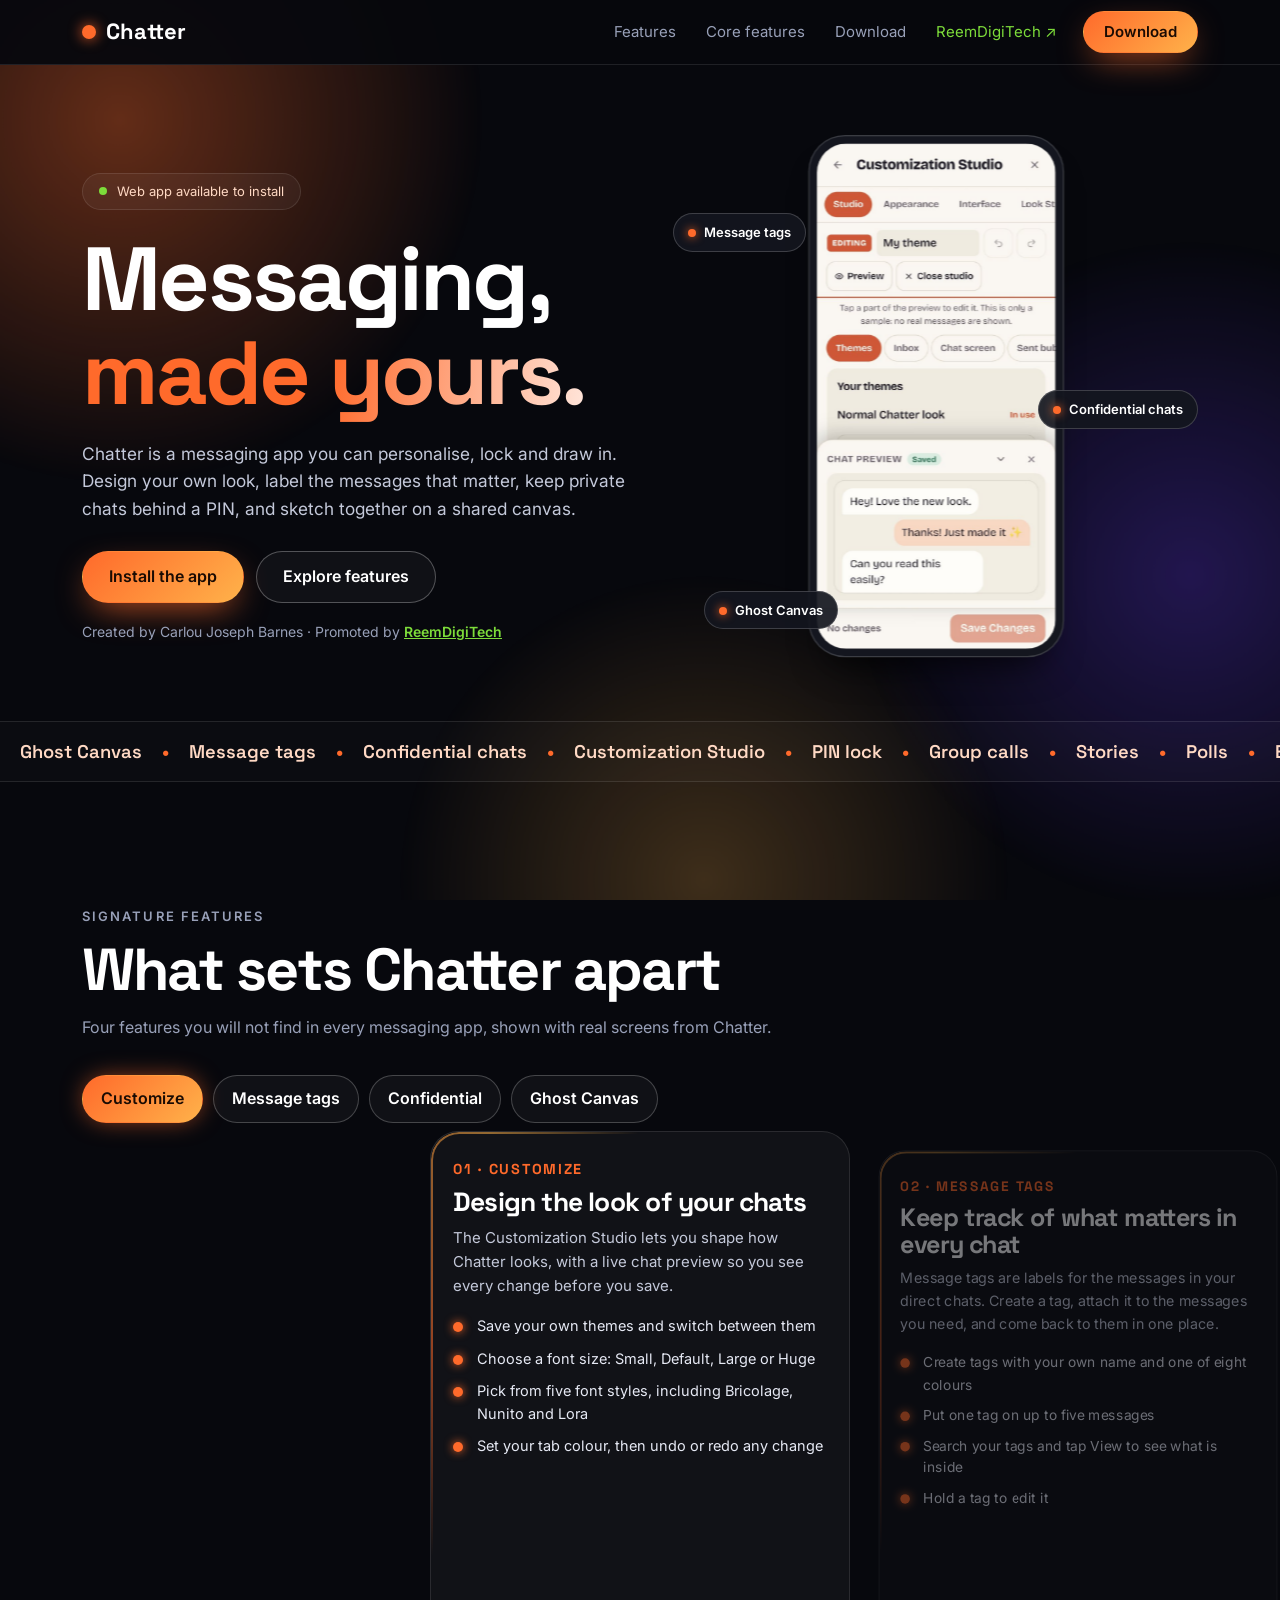
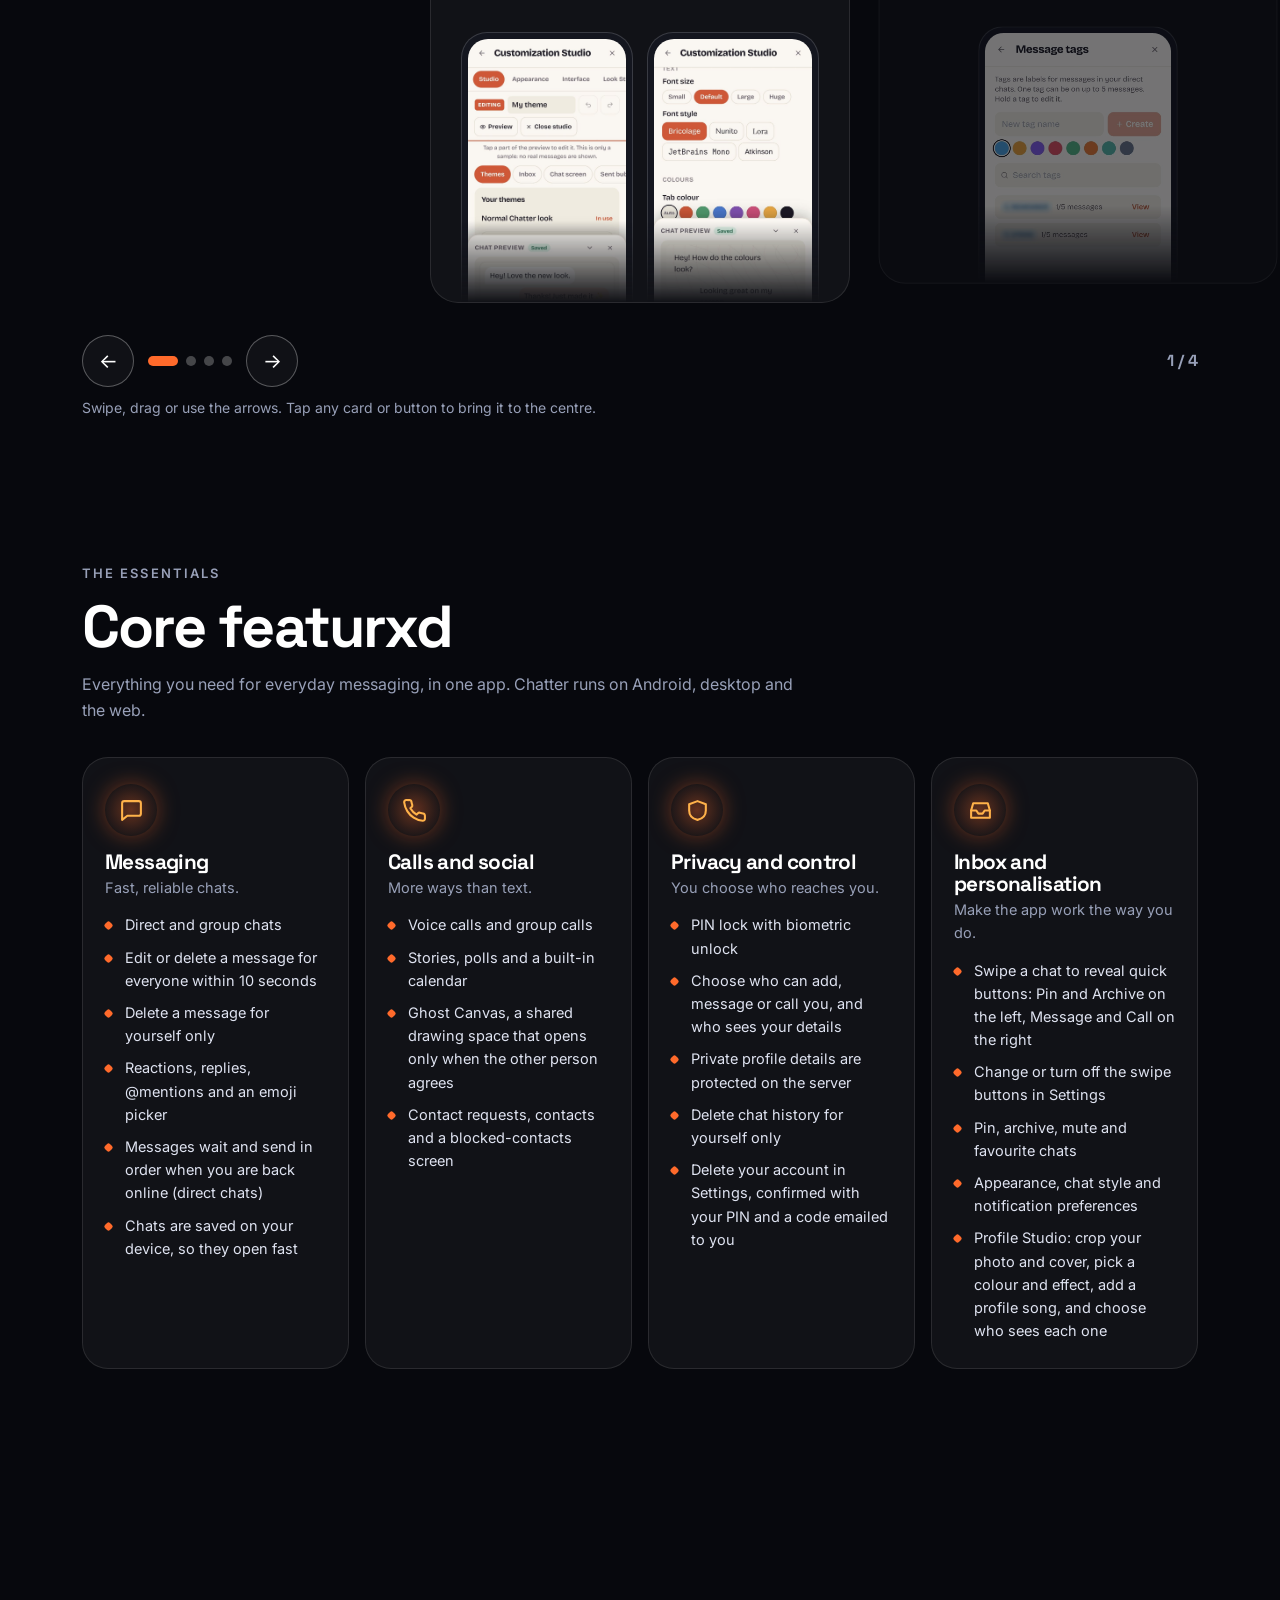
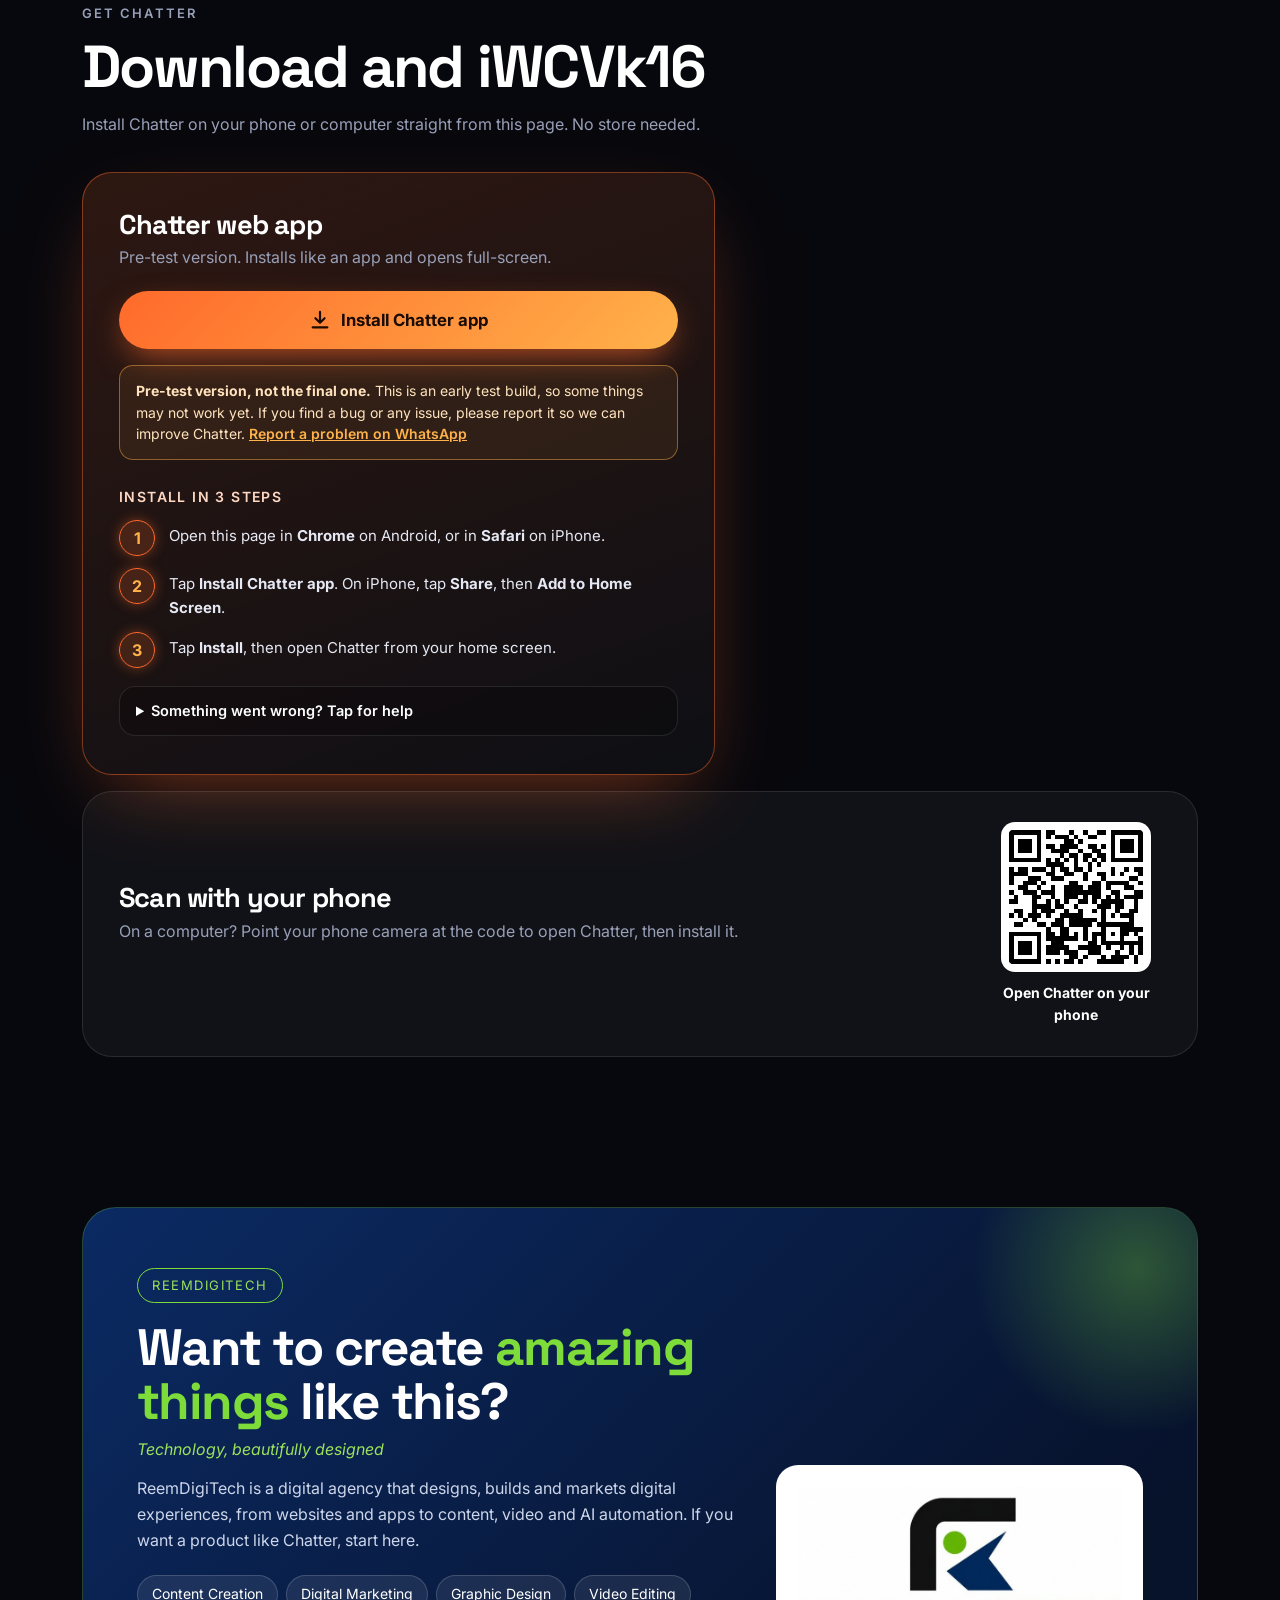
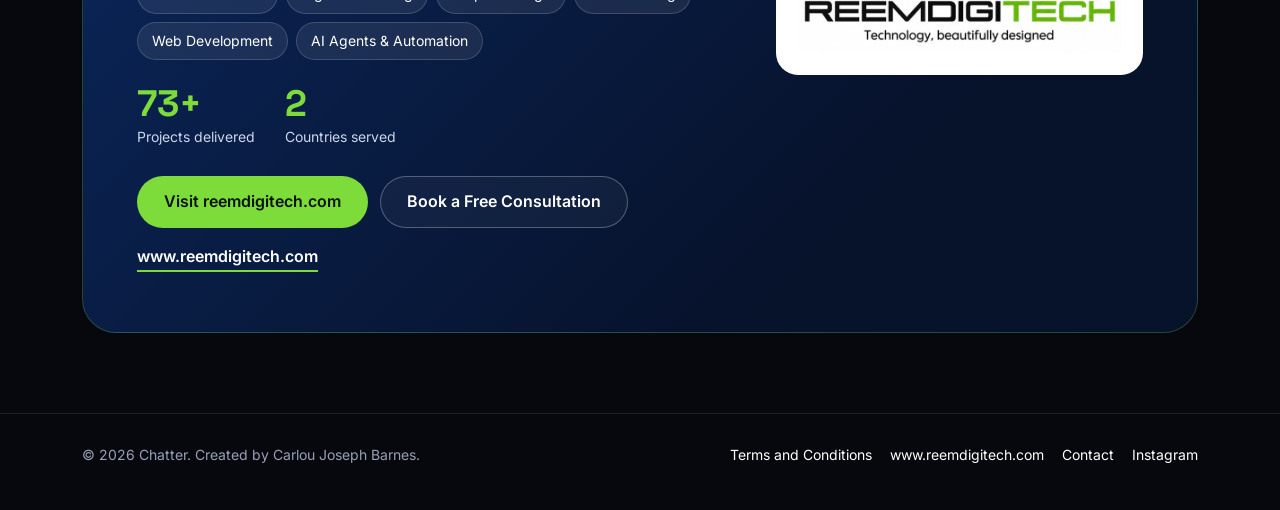
==== commit 8a249007: "feat(pwa): website is the app, APK download off Download buttons now install the web app (prompt on " ====
--- a/index.html
+++ b/index.html
@@ -2,7 +2,7 @@
 <html lang="en"><head>
 <meta charset="utf-8">
 <meta name="viewport" content="width=device-width, initial-scale=1">
-<meta name="description" content="Chatter is a messaging app with Ghost Canvas, message tags, confidential chats and a customization studio. Download it for Android. Created by Carlou Joseph Barnes.">
+<meta name="description" content="Chatter is a messaging app with Ghost Canvas, message tags, confidential chats and a customization studio. Install it as an app. Created by Carlou Joseph Barnes.">
 <title>Chatter | Neon</title>
 <meta name="theme-color" content="#07080d">
 <link rel="manifest" href="manifest.webmanifest">
@@ -258,10 +258,10 @@
 <main id="main">
 <section class="hero" id="top"><div class="wrap hero-grid">
 <div class="hero-copy">
-<span class="pill"><i></i>Android app coming soon</span>
+<span class="pill"><i></i>Web app available to install</span>
 <h1 aria-label="Messaging, made yours.">Messaging, <span class="shimmer">made yours.</span></h1>
 <p class="lead">Chatter is a messaging app you can personalise, lock and draw in. Design your own look, label the messages that matter, keep private chats behind a PIN, and sketch together on a shared canvas.</p>
-<div class="cta"><a class="btn btn-main" href="#download">Download for Android</a><a class="btn btn-alt" href="#features">Explore features</a></div>
+<div class="cta"><a class="btn btn-main" href="#download">Install the app</a><a class="btn btn-alt" href="#features">Explore features</a></div>
 <p class="by">Created by Carlou Joseph Barnes &middot; Promoted by <a href="https://www.reemdigitech.com" target="_blank" rel="noopener">ReemDigiTech</a></p>
 </div>
 <div class="stage" aria-hidden="true"><div class="ring"><div class="ph" style="--i:0"><img data-k="studio-themes" src="[data-uri]" width="720" height="1523" alt="Customization Studio"></div><div class="ph" style="--i:1"><img data-k="tags" src="[data-uri]" width="720" height="1523" alt="Message tags"></div><div class="ph" style="--i:2"><img data-k="confidential" src="[data-uri]" width="720" height="1523" alt="Confidential Chats"></div></div>
@@ -281,28 +281,28 @@
 <div class="grid4"><article class="cc rv" style="--k:0"><div class="ic" aria-hidden="true"><svg viewBox="0 0 24 24" fill="none" stroke="currentColor" stroke-width="2" stroke-linecap="round" stroke-linejoin="round"><path d="M21 15a2 2 0 0 1-2 2H8l-5 4V5a2 2 0 0 1 2-2h14a2 2 0 0 1 2 2z"/></svg></div><h3>Messaging</h3><p class="cs">Fast, reliable chats.</p><ul><li>Direct and group chats</li><li>Edit or delete a message for everyone within 10 seconds</li><li>Delete a message for yourself only</li><li>Reactions, replies, @mentions and an emoji picker</li><li>Messages wait and send in order when you are back online (direct chats)</li><li>Chats are saved on your device, so they open fast</li></ul></article><article class="cc rv" style="--k:1"><div class="ic" aria-hidden="true"><svg viewBox="0 0 24 24" fill="none" stroke="currentColor" stroke-width="2" stroke-linecap="round" stroke-linejoin="round"><path d="M22 16.9v3a2 2 0 0 1-2.2 2 19.8 19.8 0 0 1-8.6-3.1 19.5 19.5 0 0 1-6-6A19.8 19.8 0 0 1 2.1 4.2 2 2 0 0 1 4.1 2h3a2 2 0 0 1 2 1.7c.1 1 .4 1.9.7 2.8a2 2 0 0 1-.5 2.1L8 9.9a16 16 0 0 0 6 6l1.3-1.3a2 2 0 0 1 2.1-.4c.9.3 1.8.6 2.8.7a2 2 0 0 1 1.7 2z"/></svg></div><h3>Calls and social</h3><p class="cs">More ways than text.</p><ul><li>Voice calls and group calls</li><li>Stories, polls and a built-in calendar</li><li>Ghost Canvas, a shared drawing space that opens only when the other person agrees</li><li>Contact requests, contacts and a blocked-contacts screen</li></ul></article><article class="cc rv" style="--k:2"><div class="ic" aria-hidden="true"><svg viewBox="0 0 24 24" fill="none" stroke="currentColor" stroke-width="2" stroke-linecap="round" stroke-linejoin="round"><path d="M12 3l8 3v6c0 5-3.5 8-8 9-4.5-1-8-4-8-9V6l8-3z"/></svg></div><h3>Privacy and control</h3><p class="cs">You choose who reaches you.</p><ul><li>PIN lock with biometric unlock</li><li>Choose who can add, message or call you, and who sees your details</li><li>Private profile details are protected on the server</li><li>Delete chat history for yourself only</li><li>Delete your account in Settings, confirmed with your PIN and a code emailed to you</li></ul></article><article class="cc rv" style="--k:3"><div class="ic" aria-hidden="true"><svg viewBox="0 0 24 24" fill="none" stroke="currentColor" stroke-width="2" stroke-linecap="round" stroke-linejoin="round"><path d="M5 5h14l2 7v7H3v-7z"/><path d="M3 12h5l2 3h4l2-3h5"/></svg></div><h3>Inbox and personalisation</h3><p class="cs">Make the app work the way you do.</p><ul><li>Swipe a chat to reveal quick buttons: Pin and Archive on the left, Message and Call on the right</li><li>Change or turn off the swipe buttons in Settings</li><li>Pin, archive, mute and favourite chats</li><li>Appearance, chat style and notification preferences</li><li>Profile Studio: crop your photo and cover, pick a colour and effect, add a profile song, and choose who sees each one</li></ul></article></div></div></section>
 
 <section id="download"><div class="wrap dl-wrap">
-<div class="sec-head rv"><p class="eyebrow">Get Chatter</p><h2 class="decode">Download and install</h2><p>Download the Android app and install it on your phone.</p></div>
+<div class="sec-head rv"><p class="eyebrow">Get Chatter</p><h2 class="decode">Download and install</h2><p>Install Chatter on your phone or computer straight from this page. No store needed.</p></div>
 <div class="dl-grid">
 <div class="dl-card dl-main rv">
-<h3>Android app</h3>
-<p class="dl-sub" id="dlsub">The Android download is being updated and will be back soon.</p>
-<a class="dl-btn" id="dlbtn" href="https://github.com/cjbarnes29/chatter-website/releases" download aria-disabled="true" tabindex="-1" style="opacity:.5;cursor:not-allowed;pointer-events:none"><svg viewBox="0 0 24 24" width="22" height="22" fill="none" stroke="currentColor" stroke-width="2.4" stroke-linecap="round" stroke-linejoin="round" aria-hidden="true"><path d="M12 3v12m0 0l-5-5m5 5l5-5M4 20h16"/></svg><span id="dltxt">Download coming soon</span></a>
+<h3>Chatter web app</h3>
+<p class="dl-sub" id="dlsub">Pre-test version. Installs like an app and opens full-screen.</p>
+<a class="dl-btn" id="dlbtn" href="#download"><svg viewBox="0 0 24 24" width="22" height="22" fill="none" stroke="currentColor" stroke-width="2.4" stroke-linecap="round" stroke-linejoin="round" aria-hidden="true"><path d="M12 3v12m0 0l-5-5m5 5l5-5M4 20h16"/></svg><span id="dltxt">Install Chatter app</span></a>
 <div class="dl-note" role="note" style="margin:16px 0 4px;padding:14px 16px;border:1px solid rgba(255,178,74,.45);background:rgba(255,178,74,.08);border-radius:14px;font-size:14px;line-height:1.55;color:#ffe3bd"><b>Pre-test version, not the final one.</b> This is an early test build, so some things may not work yet. If you find a bug or any issue, please report it so we can improve Chatter. <a href="https://wa.me/971562784929?text=Hi%2C%20I%20found%20a%20bug%20or%20issue%20in%20the%20Chatter%20pre-test%20version%3A%20" target="_blank" rel="noopener" style="color:#ffb24a;font-weight:600">Report a problem on WhatsApp</a></div>
 <p class="dl-h">Install in 3 steps</p>
-<ol class="dl-steps"><li><span>Open this page on your phone and tap the download button when it is available.</span></li>
-<li><span>Open the downloaded file. If Android asks, allow installs from your browser (tap <b>Settings</b>, then <b>Allow</b>).</span></li>
-<li><span>Tap <b>Install</b>, then open Chatter.</span></li></ol>
+<ol class="dl-steps"><li><span>Open this page in <b>Chrome</b> on Android, or in <b>Safari</b> on iPhone.</span></li>
+<li><span>Tap <b>Install Chatter app</b>. On iPhone, tap <b>Share</b>, then <b>Add to Home Screen</b>.</span></li>
+<li><span>Tap <b>Install</b>, then open Chatter from your home screen.</span></li></ol>
+<p class="dl-fine" id="dlmsg" role="status" style="margin:10px 0 0;font-size:14px;color:#ffe3bd" hidden></p>
 <details class="dl-help"><summary>Something went wrong? Tap for help</summary>
-<ul><li><b>Install blocked:</b> go to Settings, allow installs from your browser or file manager, then open the file again.</li>
-<li><b>Play Protect warning:</b> this can appear for apps that are not on Google Play. Tap <b>More details</b>, then <b>Install anyway</b>.</li>
-<li><b>Updating from an older version?</b> Install over it and your account carries on.</li>
+<ul><li><b>No install button?</b> In Chrome tap the menu &#8942;, then <b>Install app</b> or <b>Add to Home screen</b>.</li>
+<li><b>Already installed?</b> Open Chatter from your home screen. Updates arrive by themselves when you are online.</li>
 <li><b>Need a hand?</b> <a href="https://wa.me/971562784929?text=Hi%2C%20I%20need%20help%20with%20Chatter." target="_blank" rel="noopener">Message us on WhatsApp</a>.</li></ul></details>
 </div>
 <div class="dl-card dl-scan rv" style="--k:2">
-<div><h3>Scan with your phone</h3><p class="dl-sub">On a computer? Point your phone camera at a code. No typing needed.</p></div>
+<div><h3>Scan with your phone</h3><p class="dl-sub">On a computer? Point your phone camera at the code to open Chatter, then install it.</p></div>
 <div class="qrs">
-<p class="dl-sub" id="qrnote">The download code will appear here when the app is ready.</p>
-<figure id="qrfig" hidden><img src="[data-uri]" width="150" height="150" alt="QR code that downloads the Chatter Android app"><figcaption>Download the Android app</figcaption></figure>
+<p class="dl-sub" id="qrnote" hidden></p>
+<figure id="qrfig"><img src="[data-uri]" width="150" height="150" alt="QR code that opens the Chatter website"><figcaption>Open Chatter on your phone</figcaption></figure>
 </div></div></div></div></section>
 
 <div class="ag-sec" id="agency"><div class="wrap"><div class="ag-card rv"><div class="ag-text">
@@ -427,7 +427,7 @@
     return null;
   }
   /* Download switched on (1.3.95 scrambled release published). Set this to false to turn the automatic download button off again. */
-  var DOWNLOAD_ENABLED=true;
+  var DOWNLOAD_ENABLED=false;
   if(!DOWNLOAD_ENABLED)return;
   try{
     fetch(API,{headers:{Accept:'application/vnd.github+json'}}).then(function(r){
@@ -451,6 +451,7 @@
   window.addEventListener("beforeinstallprompt",function(e){e.preventDefault();ev=e;btn.hidden=false;});
   var ios=/iphone|ipad|ipod/i.test(navigator.userAgent)&&!window.MSStream;
   if(ios){btn.textContent="Add to Home Screen";btn.hidden=false;}
+  window.chatterInstall=function(){btn.click();};
   btn.addEventListener("click",function(){
     if(ev){ev.prompt();ev.userChoice.finally(function(){ev=null;btn.hidden=true;});}
     else if(ios){alert("To install: tap the Share button, then Add to Home Screen.");}
@@ -458,4 +459,24 @@
   window.addEventListener("appinstalled",function(){btn.hidden=true;});
 })();
 </script>
+<script>
+/* Download section = install the web app. APK is off. */
+(function(){
+  var b=document.getElementById("dlbtn"),m=document.getElementById("dlmsg"),ev=null;
+  var url=location.href.split("#")[0].split("?")[0];
+  window.addEventListener("beforeinstallprompt",function(e){e.preventDefault();ev=e;});
+  var ios=/iphone|ipad|ipod/i.test(navigator.userAgent);
+  var standalone=window.matchMedia("(display-mode: standalone)").matches||navigator.standalone;
+  function say(t){if(m){m.textContent=t;m.hidden=false;}}
+  if(b)b.addEventListener("click",function(e){
+    e.preventDefault();
+    if(standalone){say("Chatter is already installed on this device.");return;}
+    if(ev){ev.prompt();ev.userChoice.finally(function(){ev=null;});return;}
+    if(ios){say("On iPhone: tap the Share button, then Add to Home Screen.");return;}
+    say("Open this page in Chrome, tap the menu \u22EE, then choose Install app or Add to Home screen.");
+  });
+  try{var f=document.getElementById("qrfig");if(f&&window.qrcode){var q=qrcode(0,"M");q.addData(url);q.make();
+    var im=f.querySelector("img");im.src=q.createDataURL(8,2);im.style.imageRendering="pixelated";}}catch(e){}
+})();
+</script>
 </body></html>
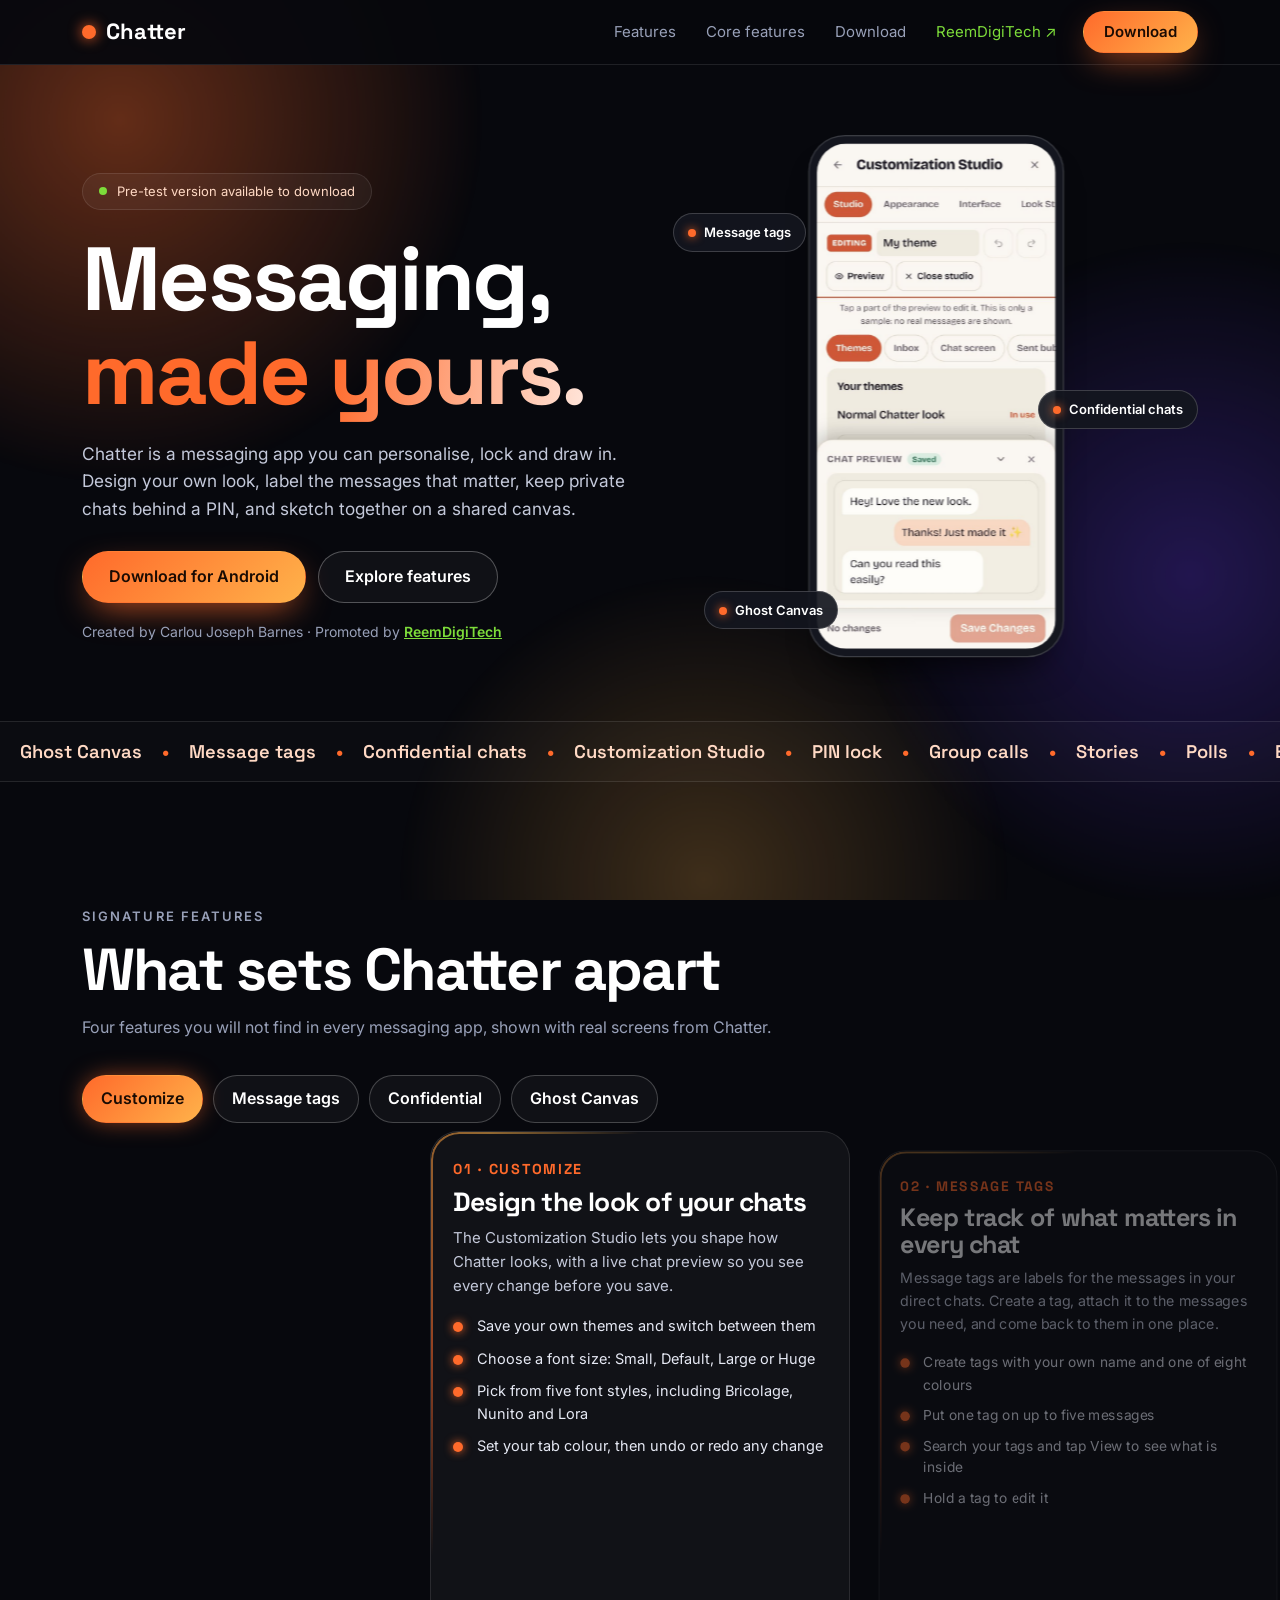
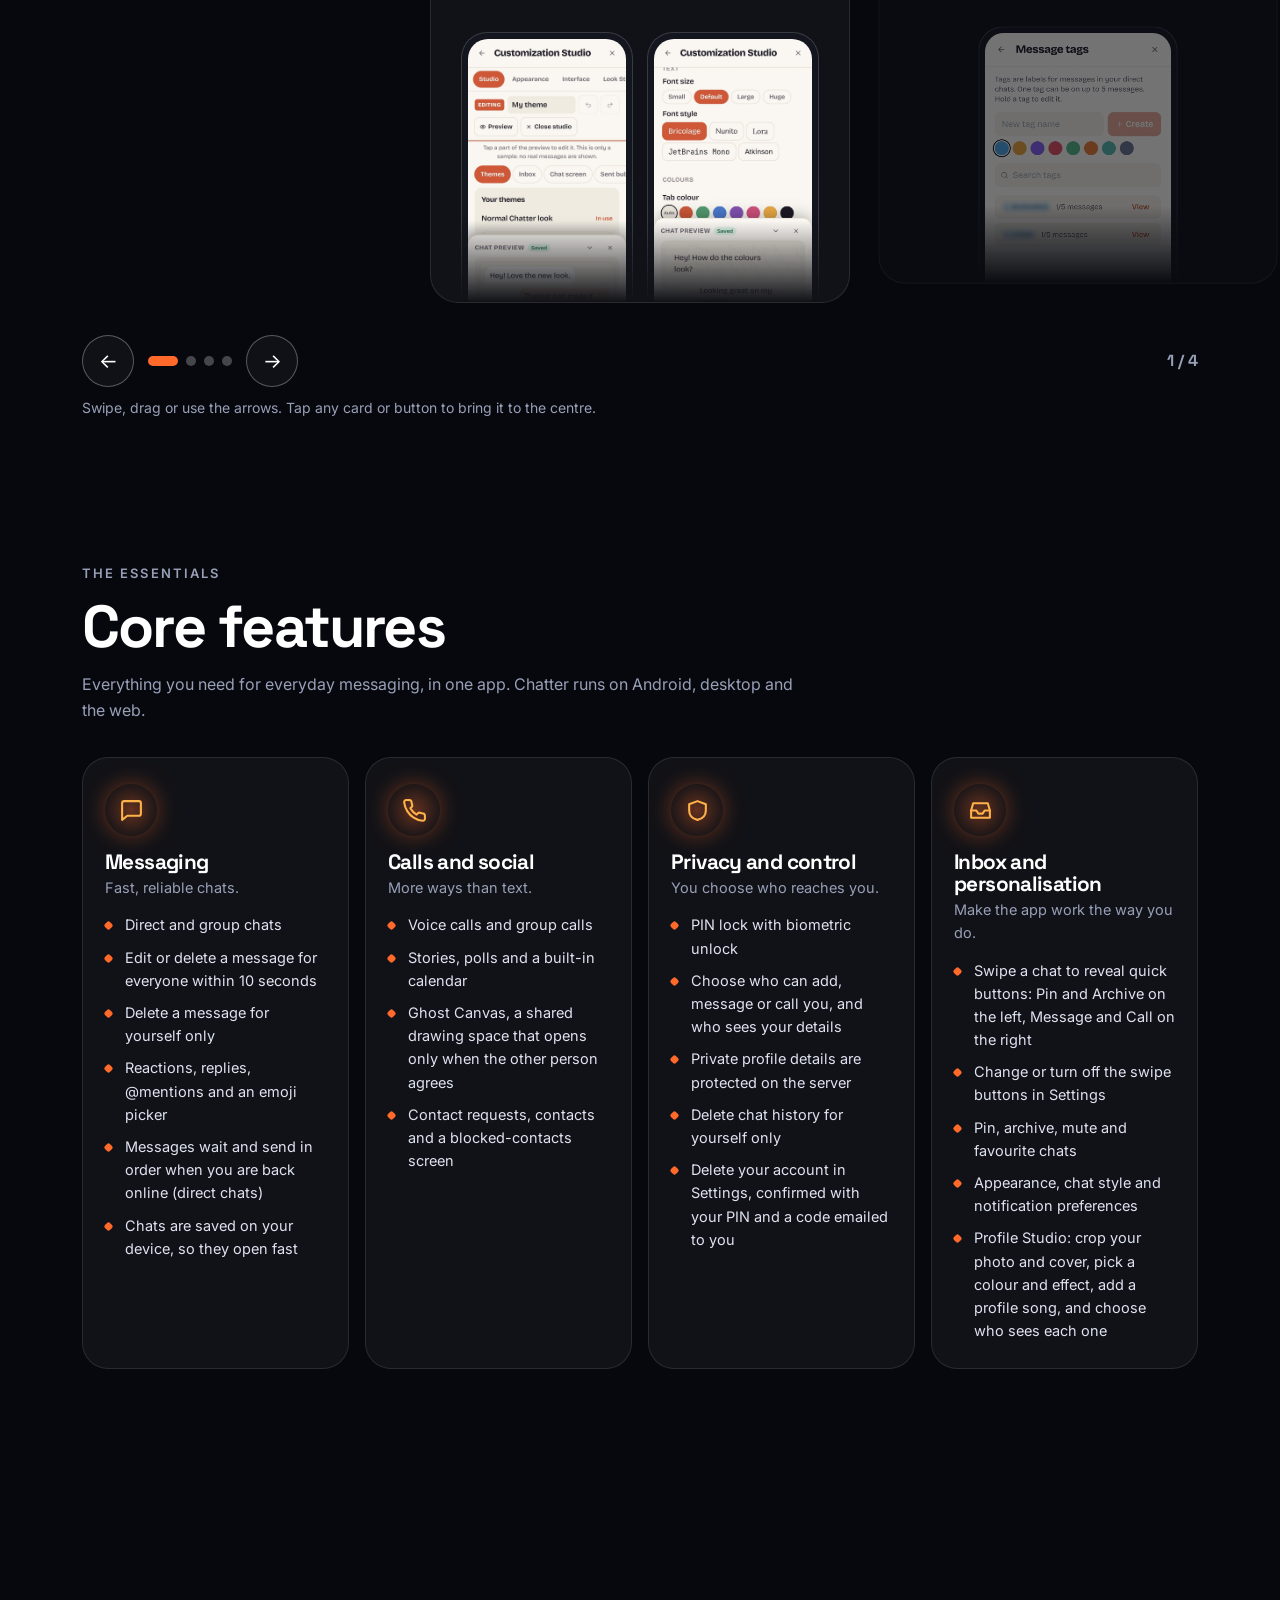
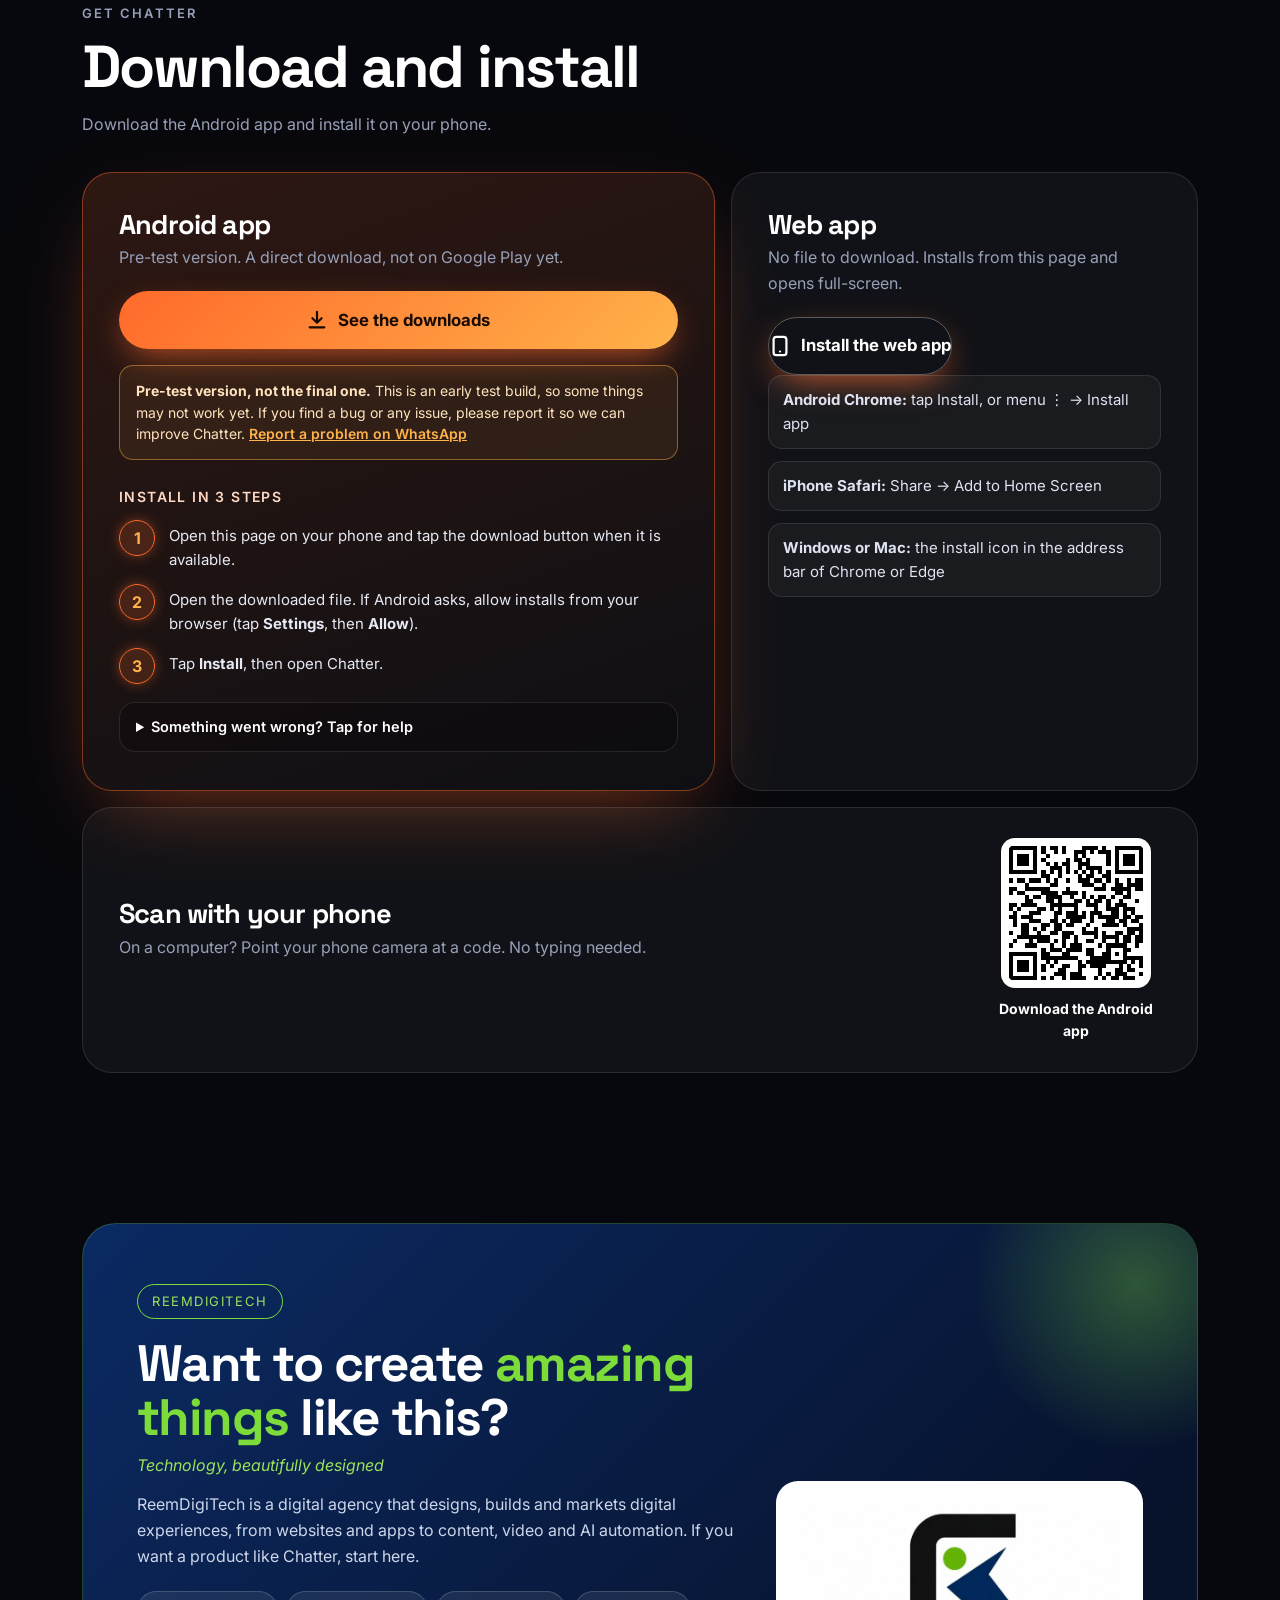
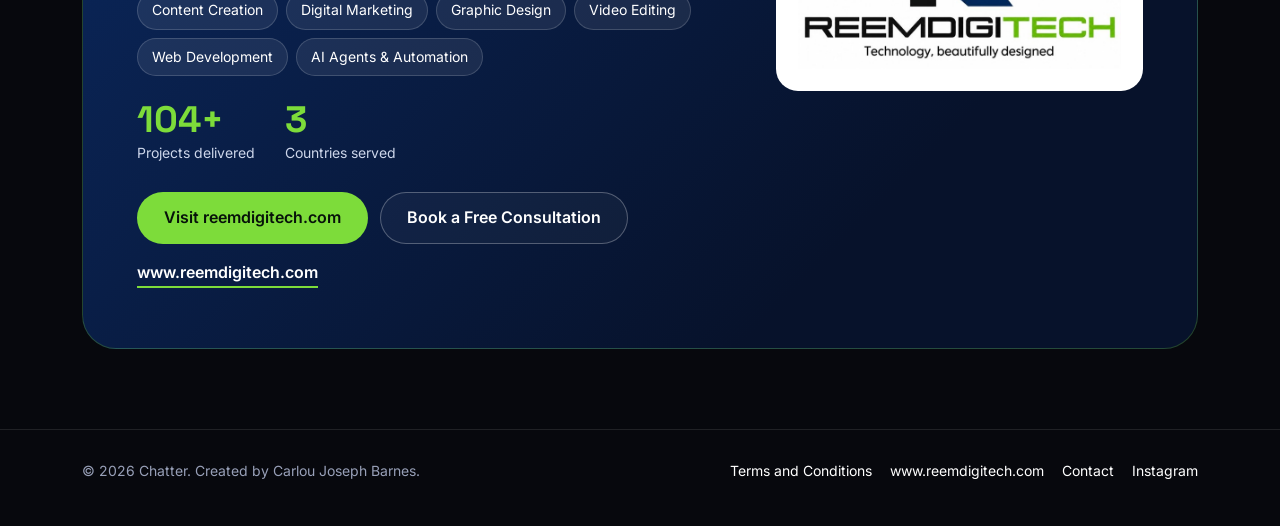
==== commit faa75bd8: "feat(download): APK download back, web app install as second option Restores the automatic Android d" ====
--- a/index.html
+++ b/index.html
@@ -2,7 +2,7 @@
 <html lang="en"><head>
 <meta charset="utf-8">
 <meta name="viewport" content="width=device-width, initial-scale=1">
-<meta name="description" content="Chatter is a messaging app with Ghost Canvas, message tags, confidential chats and a customization studio. Install it as an app. Created by Carlou Joseph Barnes.">
+<meta name="description" content="Chatter is a messaging app with Ghost Canvas, message tags, confidential chats and a customization studio. Download it for Android or install it as a web app. Created by Carlou Joseph Barnes.">
 <title>Chatter | Neon</title>
 <meta name="theme-color" content="#07080d">
 <link rel="manifest" href="manifest.webmanifest">
@@ -261,7 +261,7 @@
 <span class="pill"><i></i>Web app available to install</span>
 <h1 aria-label="Messaging, made yours.">Messaging, <span class="shimmer">made yours.</span></h1>
 <p class="lead">Chatter is a messaging app you can personalise, lock and draw in. Design your own look, label the messages that matter, keep private chats behind a PIN, and sketch together on a shared canvas.</p>
-<div class="cta"><a class="btn btn-main" href="#download">Install the app</a><a class="btn btn-alt" href="#features">Explore features</a></div>
+<div class="cta"><a class="btn btn-main" href="#download">Download for Android</a><a class="btn btn-alt" href="#features">Explore features</a></div>
 <p class="by">Created by Carlou Joseph Barnes &middot; Promoted by <a href="https://www.reemdigitech.com" target="_blank" rel="noopener">ReemDigiTech</a></p>
 </div>
 <div class="stage" aria-hidden="true"><div class="ring"><div class="ph" style="--i:0"><img data-k="studio-themes" src="[data-uri]" width="720" height="1523" alt="Customization Studio"></div><div class="ph" style="--i:1"><img data-k="tags" src="[data-uri]" width="720" height="1523" alt="Message tags"></div><div class="ph" style="--i:2"><img data-k="confidential" src="[data-uri]" width="720" height="1523" alt="Confidential Chats"></div></div>
@@ -281,28 +281,35 @@
 <div class="grid4"><article class="cc rv" style="--k:0"><div class="ic" aria-hidden="true"><svg viewBox="0 0 24 24" fill="none" stroke="currentColor" stroke-width="2" stroke-linecap="round" stroke-linejoin="round"><path d="M21 15a2 2 0 0 1-2 2H8l-5 4V5a2 2 0 0 1 2-2h14a2 2 0 0 1 2 2z"/></svg></div><h3>Messaging</h3><p class="cs">Fast, reliable chats.</p><ul><li>Direct and group chats</li><li>Edit or delete a message for everyone within 10 seconds</li><li>Delete a message for yourself only</li><li>Reactions, replies, @mentions and an emoji picker</li><li>Messages wait and send in order when you are back online (direct chats)</li><li>Chats are saved on your device, so they open fast</li></ul></article><article class="cc rv" style="--k:1"><div class="ic" aria-hidden="true"><svg viewBox="0 0 24 24" fill="none" stroke="currentColor" stroke-width="2" stroke-linecap="round" stroke-linejoin="round"><path d="M22 16.9v3a2 2 0 0 1-2.2 2 19.8 19.8 0 0 1-8.6-3.1 19.5 19.5 0 0 1-6-6A19.8 19.8 0 0 1 2.1 4.2 2 2 0 0 1 4.1 2h3a2 2 0 0 1 2 1.7c.1 1 .4 1.9.7 2.8a2 2 0 0 1-.5 2.1L8 9.9a16 16 0 0 0 6 6l1.3-1.3a2 2 0 0 1 2.1-.4c.9.3 1.8.6 2.8.7a2 2 0 0 1 1.7 2z"/></svg></div><h3>Calls and social</h3><p class="cs">More ways than text.</p><ul><li>Voice calls and group calls</li><li>Stories, polls and a built-in calendar</li><li>Ghost Canvas, a shared drawing space that opens only when the other person agrees</li><li>Contact requests, contacts and a blocked-contacts screen</li></ul></article><article class="cc rv" style="--k:2"><div class="ic" aria-hidden="true"><svg viewBox="0 0 24 24" fill="none" stroke="currentColor" stroke-width="2" stroke-linecap="round" stroke-linejoin="round"><path d="M12 3l8 3v6c0 5-3.5 8-8 9-4.5-1-8-4-8-9V6l8-3z"/></svg></div><h3>Privacy and control</h3><p class="cs">You choose who reaches you.</p><ul><li>PIN lock with biometric unlock</li><li>Choose who can add, message or call you, and who sees your details</li><li>Private profile details are protected on the server</li><li>Delete chat history for yourself only</li><li>Delete your account in Settings, confirmed with your PIN and a code emailed to you</li></ul></article><article class="cc rv" style="--k:3"><div class="ic" aria-hidden="true"><svg viewBox="0 0 24 24" fill="none" stroke="currentColor" stroke-width="2" stroke-linecap="round" stroke-linejoin="round"><path d="M5 5h14l2 7v7H3v-7z"/><path d="M3 12h5l2 3h4l2-3h5"/></svg></div><h3>Inbox and personalisation</h3><p class="cs">Make the app work the way you do.</p><ul><li>Swipe a chat to reveal quick buttons: Pin and Archive on the left, Message and Call on the right</li><li>Change or turn off the swipe buttons in Settings</li><li>Pin, archive, mute and favourite chats</li><li>Appearance, chat style and notification preferences</li><li>Profile Studio: crop your photo and cover, pick a colour and effect, add a profile song, and choose who sees each one</li></ul></article></div></div></section>
 
 <section id="download"><div class="wrap dl-wrap">
-<div class="sec-head rv"><p class="eyebrow">Get Chatter</p><h2 class="decode">Download and install</h2><p>Install Chatter on your phone or computer straight from this page. No store needed.</p></div>
+<div class="sec-head rv"><p class="eyebrow">Get Chatter</p><h2 class="decode">Download and install</h2><p>Download the Android app and install it on your phone.</p></div>
 <div class="dl-grid">
 <div class="dl-card dl-main rv">
-<h3>Chatter web app</h3>
-<p class="dl-sub" id="dlsub">Pre-test version. Installs like an app and opens full-screen.</p>
-<a class="dl-btn" id="dlbtn" href="#download"><svg viewBox="0 0 24 24" width="22" height="22" fill="none" stroke="currentColor" stroke-width="2.4" stroke-linecap="round" stroke-linejoin="round" aria-hidden="true"><path d="M12 3v12m0 0l-5-5m5 5l5-5M4 20h16"/></svg><span id="dltxt">Install Chatter app</span></a>
+<h3>Android app</h3>
+<p class="dl-sub" id="dlsub">The Android download is being updated and will be back soon.</p>
+<a class="dl-btn" id="dlbtn" href="https://github.com/cjbarnes29/chatter-website/releases" download aria-disabled="true" tabindex="-1" style="opacity:.5;cursor:not-allowed;pointer-events:none"><svg viewBox="0 0 24 24" width="22" height="22" fill="none" stroke="currentColor" stroke-width="2.4" stroke-linecap="round" stroke-linejoin="round" aria-hidden="true"><path d="M12 3v12m0 0l-5-5m5 5l5-5M4 20h16"/></svg><span id="dltxt">Download coming soon</span></a>
 <div class="dl-note" role="note" style="margin:16px 0 4px;padding:14px 16px;border:1px solid rgba(255,178,74,.45);background:rgba(255,178,74,.08);border-radius:14px;font-size:14px;line-height:1.55;color:#ffe3bd"><b>Pre-test version, not the final one.</b> This is an early test build, so some things may not work yet. If you find a bug or any issue, please report it so we can improve Chatter. <a href="https://wa.me/971562784929?text=Hi%2C%20I%20found%20a%20bug%20or%20issue%20in%20the%20Chatter%20pre-test%20version%3A%20" target="_blank" rel="noopener" style="color:#ffb24a;font-weight:600">Report a problem on WhatsApp</a></div>
 <p class="dl-h">Install in 3 steps</p>
-<ol class="dl-steps"><li><span>Open this page in <b>Chrome</b> on Android, or in <b>Safari</b> on iPhone.</span></li>
-<li><span>Tap <b>Install Chatter app</b>. On iPhone, tap <b>Share</b>, then <b>Add to Home Screen</b>.</span></li>
-<li><span>Tap <b>Install</b>, then open Chatter from your home screen.</span></li></ol>
-<p class="dl-fine" id="dlmsg" role="status" style="margin:10px 0 0;font-size:14px;color:#ffe3bd" hidden></p>
+<ol class="dl-steps"><li><span>Open this page on your phone and tap the download button when it is available.</span></li>
+<li><span>Open the downloaded file. If Android asks, allow installs from your browser (tap <b>Settings</b>, then <b>Allow</b>).</span></li>
+<li><span>Tap <b>Install</b>, then open Chatter.</span></li></ol>
 <details class="dl-help"><summary>Something went wrong? Tap for help</summary>
-<ul><li><b>No install button?</b> In Chrome tap the menu &#8942;, then <b>Install app</b> or <b>Add to Home screen</b>.</li>
-<li><b>Already installed?</b> Open Chatter from your home screen. Updates arrive by themselves when you are online.</li>
+<ul><li><b>Install blocked:</b> go to Settings, allow installs from your browser or file manager, then open the file again.</li>
+<li><b>Play Protect warning:</b> this can appear for apps that are not on Google Play. Tap <b>More details</b>, then <b>Install anyway</b>.</li>
+<li><b>Updating from an older version?</b> Install over it and your account carries on.</li>
 <li><b>Need a hand?</b> <a href="https://wa.me/971562784929?text=Hi%2C%20I%20need%20help%20with%20Chatter." target="_blank" rel="noopener">Message us on WhatsApp</a>.</li></ul></details>
 </div>
+<div class="dl-card dl-web rv" style="--k:1">
+<h3>Web app</h3>
+<p class="dl-sub">No file to download. Installs from this page and opens full-screen.</p>
+<button class="dl-btn alt" id="webbtn" type="button"><svg viewBox="0 0 24 24" width="22" height="22" fill="none" stroke="currentColor" stroke-width="2.4" stroke-linecap="round" stroke-linejoin="round" aria-hidden="true"><rect x="5" y="2" width="14" height="20" rx="3"/><path d="M12 18h.01"/></svg>Install the web app</button>
+<p class="dl-fine" id="webmsg" role="status" hidden></p>
+<ul class="dl-os"><li><b>Android Chrome:</b> tap Install, or menu &#8942; &rarr; Install app</li><li><b>iPhone Safari:</b> Share &rarr; Add to Home Screen</li><li><b>Windows or Mac:</b> the install icon in the address bar of Chrome or Edge</li></ul>
+</div>
 <div class="dl-card dl-scan rv" style="--k:2">
-<div><h3>Scan with your phone</h3><p class="dl-sub">On a computer? Point your phone camera at the code to open Chatter, then install it.</p></div>
+<div><h3>Scan with your phone</h3><p class="dl-sub">On a computer? Point your phone camera at a code. No typing needed.</p></div>
 <div class="qrs">
-<p class="dl-sub" id="qrnote" hidden></p>
-<figure id="qrfig"><img src="[data-uri]" width="150" height="150" alt="QR code that opens the Chatter website"><figcaption>Open Chatter on your phone</figcaption></figure>
+<p class="dl-sub" id="qrnote">The download code will appear here when the app is ready.</p>
+<figure id="qrfig" hidden><img src="[data-uri]" width="150" height="150" alt="QR code that downloads the Chatter Android app"><figcaption>Download the Android app</figcaption></figure>
 </div></div></div></div></section>
 
 <div class="ag-sec" id="agency"><div class="wrap"><div class="ag-card rv"><div class="ag-text">
@@ -427,7 +434,7 @@
     return null;
   }
   /* Download switched on (1.3.95 scrambled release published). Set this to false to turn the automatic download button off again. */
-  var DOWNLOAD_ENABLED=false;
+  var DOWNLOAD_ENABLED=true;
   if(!DOWNLOAD_ENABLED)return;
   try{
     fetch(API,{headers:{Accept:'application/vnd.github+json'}}).then(function(r){
@@ -460,23 +467,19 @@
 })();
 </script>
 <script>
-/* Download section = install the web app. APK is off. */
-(function(){
-  var b=document.getElementById("dlbtn"),m=document.getElementById("dlmsg"),ev=null;
-  var url=location.href.split("#")[0].split("?")[0];
+/* Web app install button in the download section. The APK button is handled by the script above. */
+(function(){
+  var b=document.getElementById("webbtn"),m=document.getElementById("webmsg"),ev=null;
   window.addEventListener("beforeinstallprompt",function(e){e.preventDefault();ev=e;});
   var ios=/iphone|ipad|ipod/i.test(navigator.userAgent);
   var standalone=window.matchMedia("(display-mode: standalone)").matches||navigator.standalone;
   function say(t){if(m){m.textContent=t;m.hidden=false;}}
-  if(b)b.addEventListener("click",function(e){
-    e.preventDefault();
+  if(b)b.addEventListener("click",function(){
     if(standalone){say("Chatter is already installed on this device.");return;}
     if(ev){ev.prompt();ev.userChoice.finally(function(){ev=null;});return;}
     if(ios){say("On iPhone: tap the Share button, then Add to Home Screen.");return;}
     say("Open this page in Chrome, tap the menu \u22EE, then choose Install app or Add to Home screen.");
   });
-  try{var f=document.getElementById("qrfig");if(f&&window.qrcode){var q=qrcode(0,"M");q.addData(url);q.make();
-    var im=f.querySelector("img");im.src=q.createDataURL(8,2);im.style.imageRendering="pixelated";}}catch(e){}
 })();
 </script>
 </body></html>
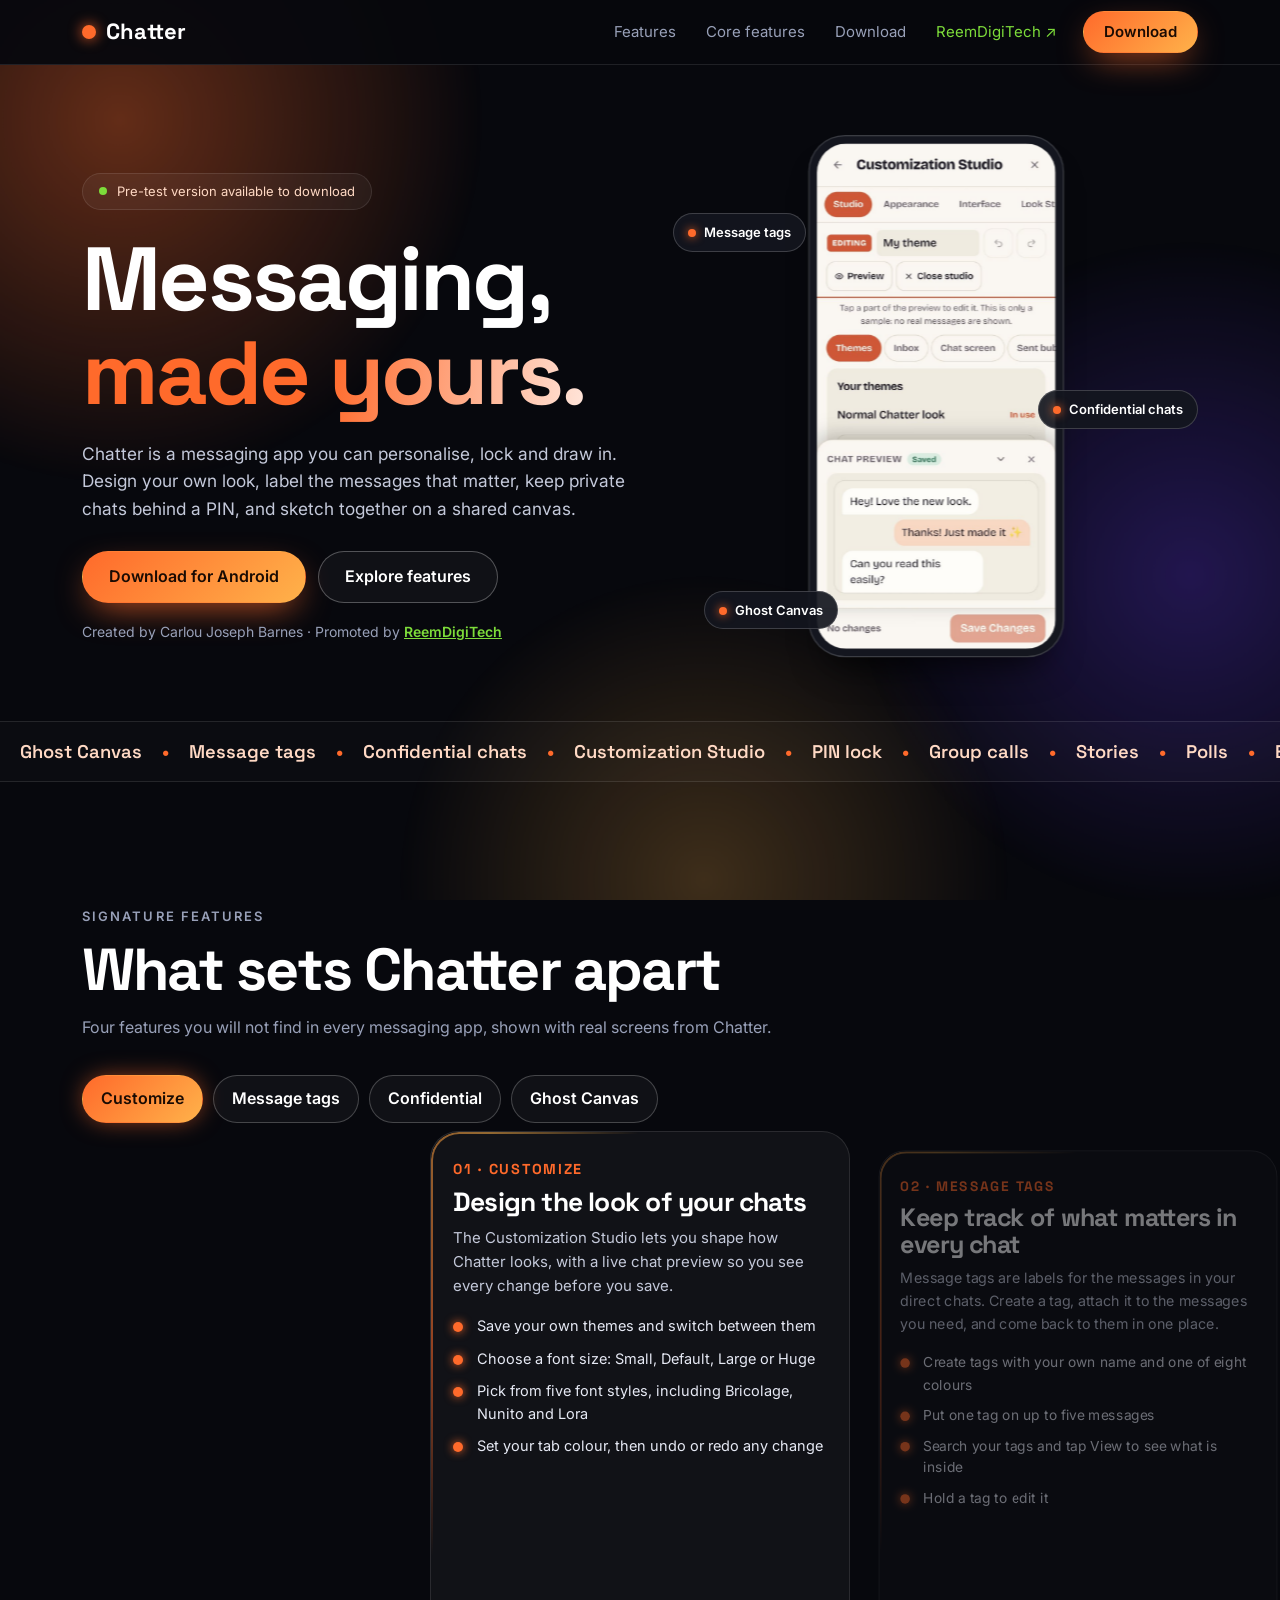
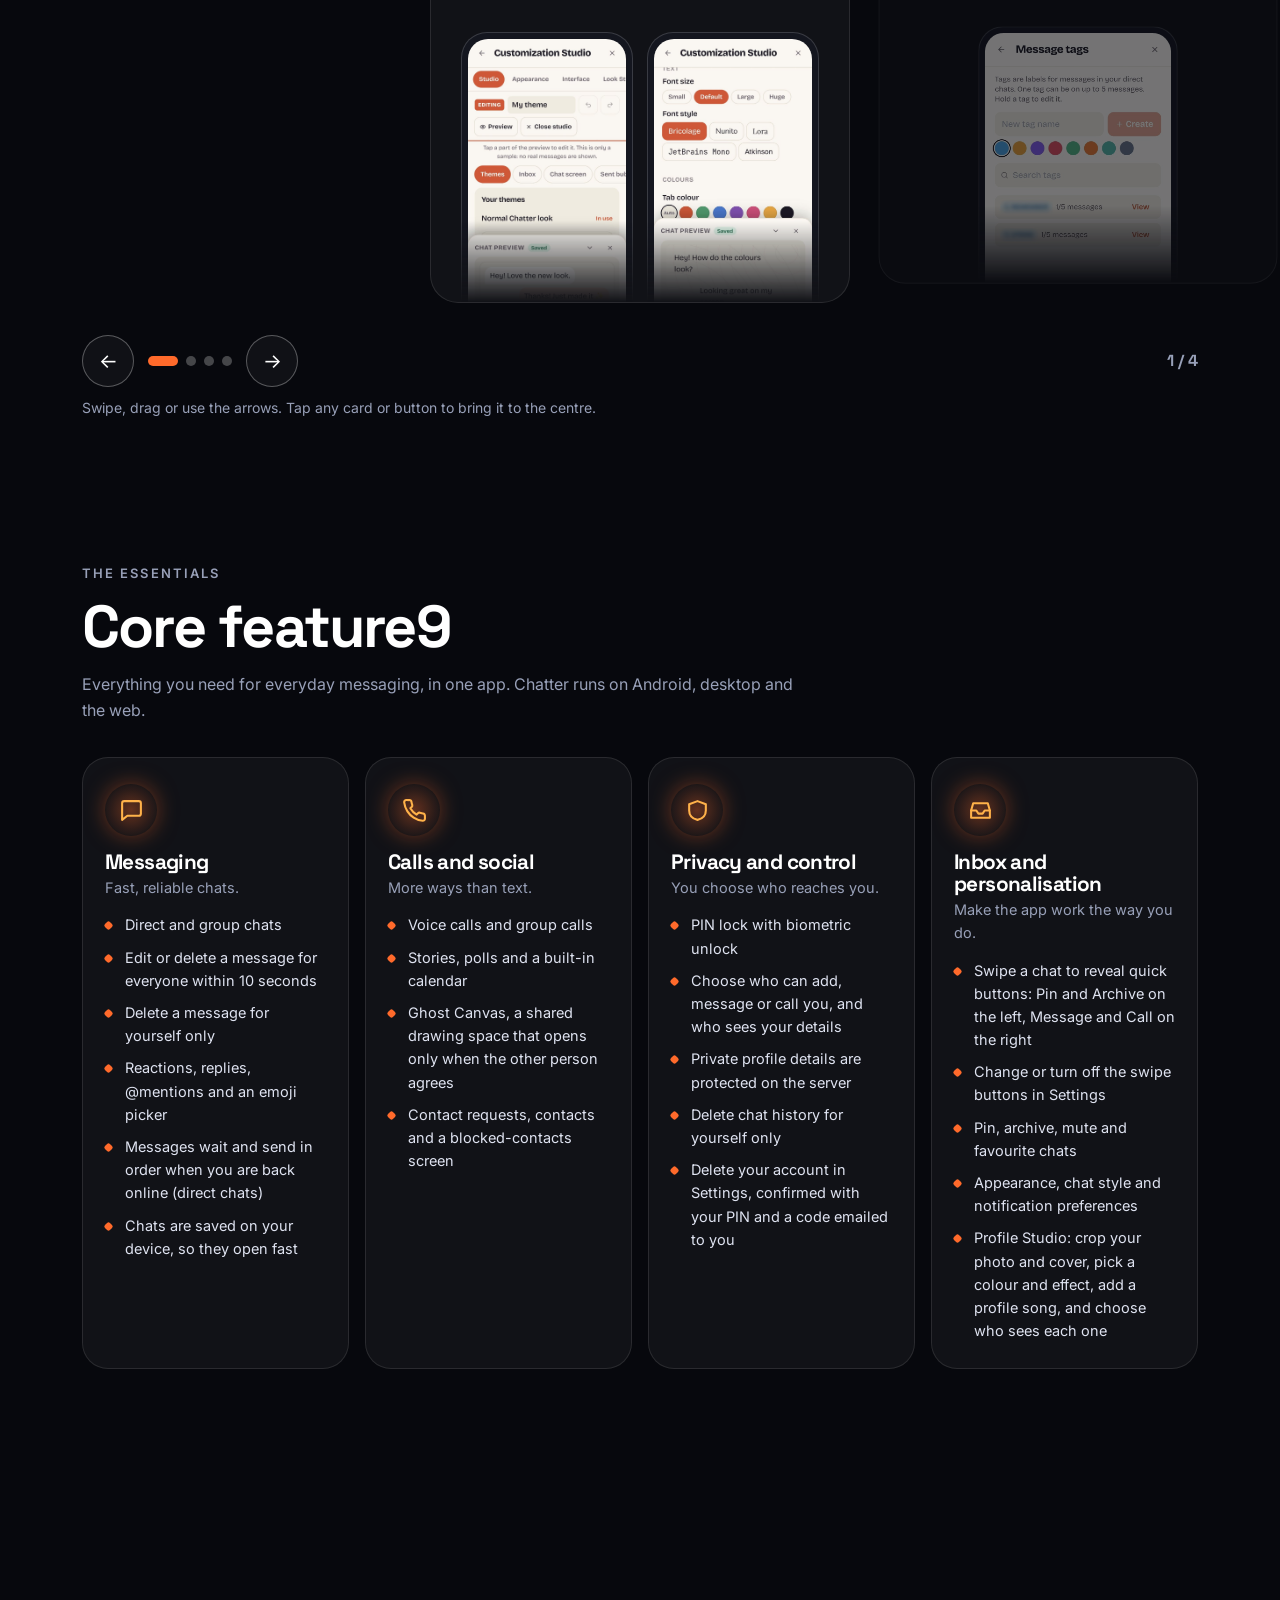
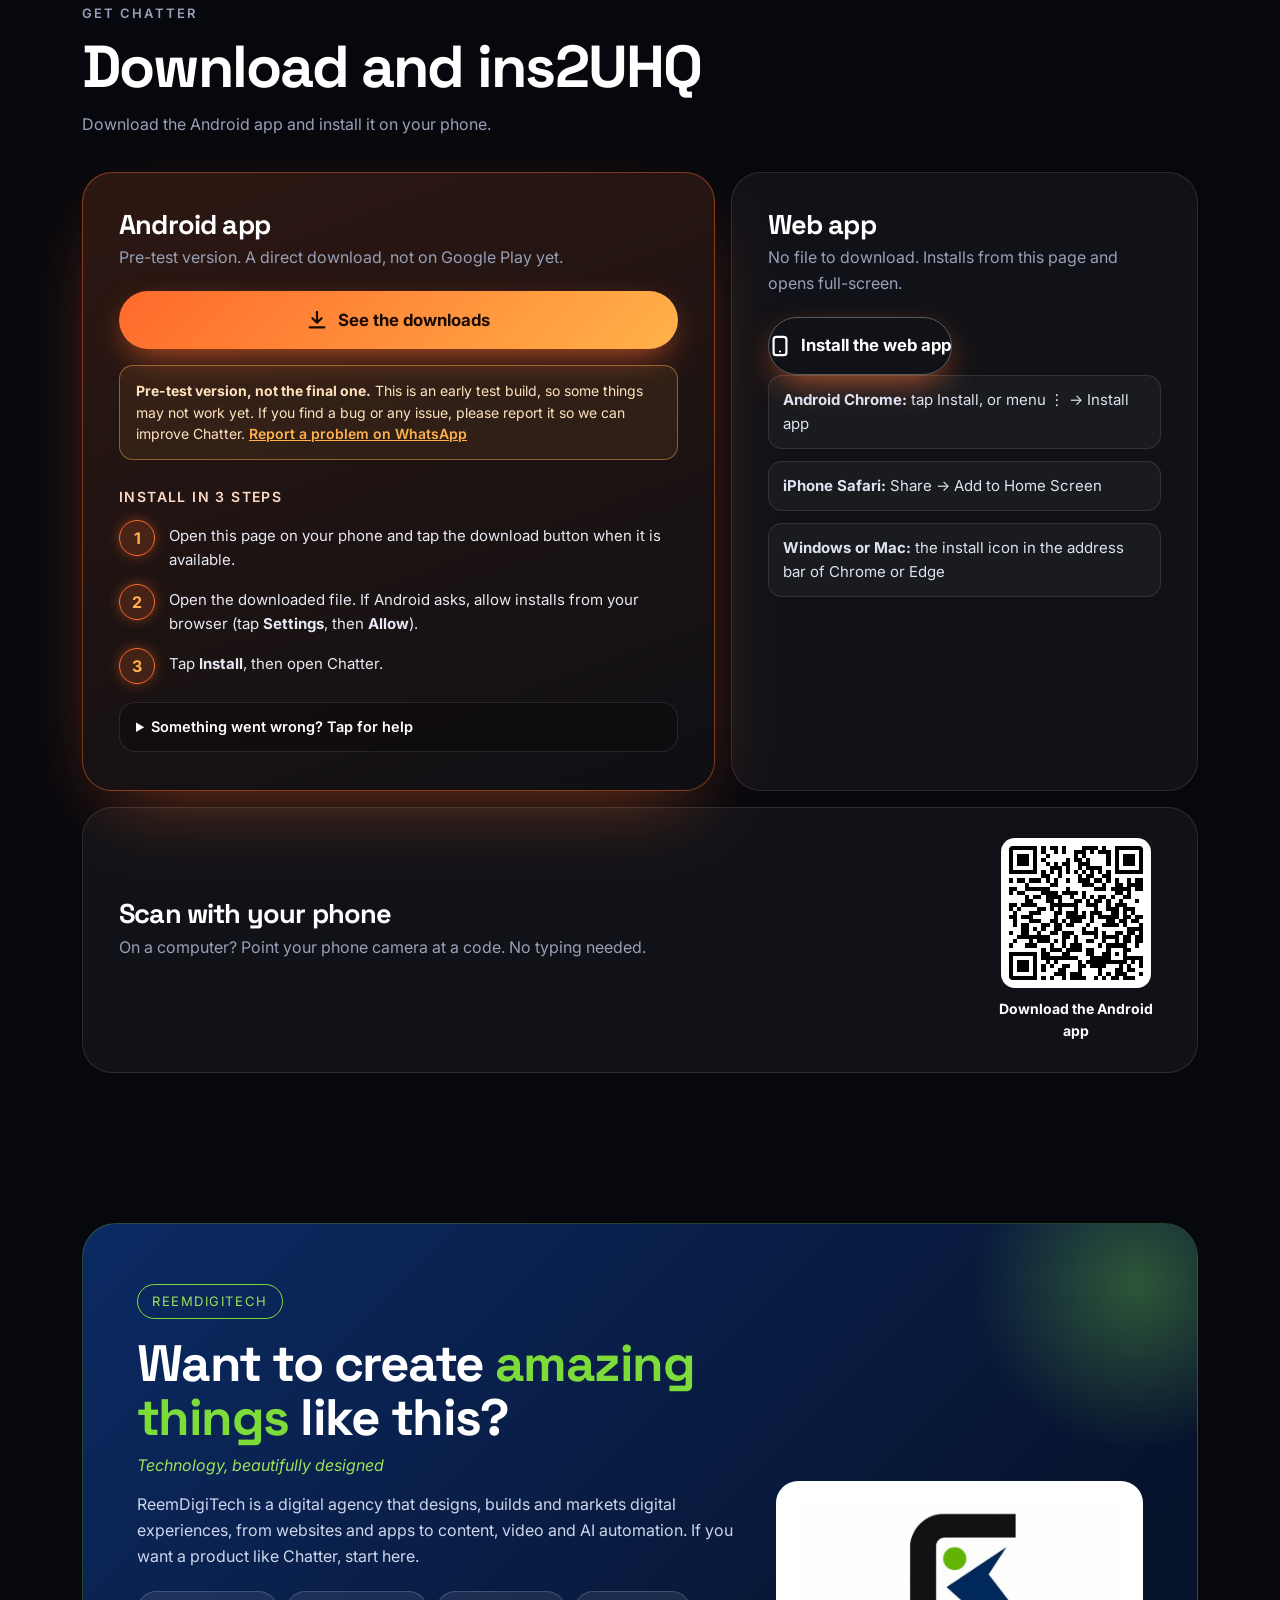
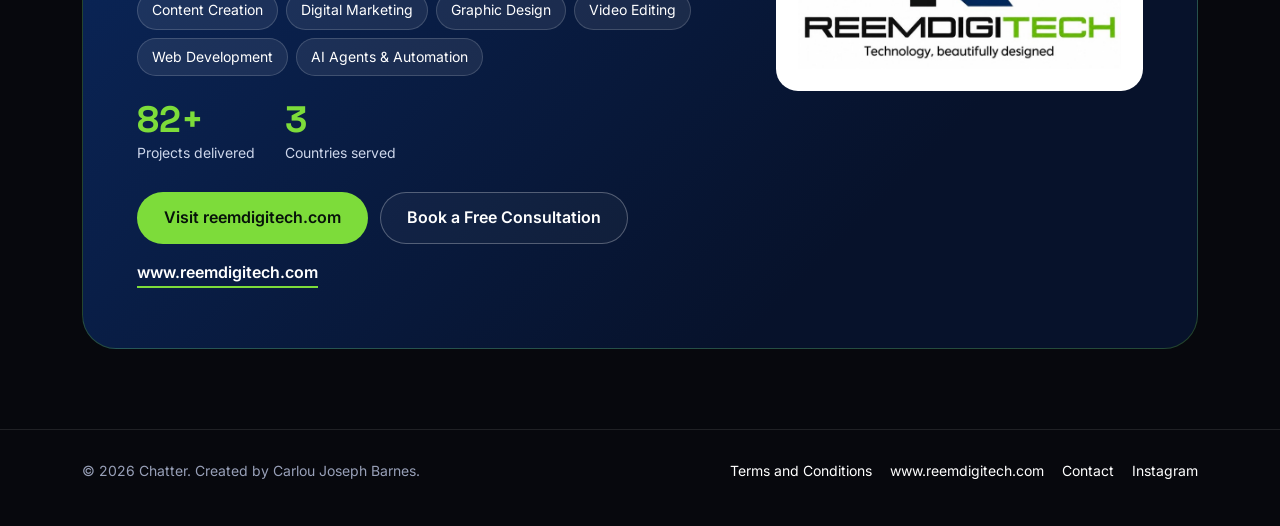
==== commit 46608678: "fix(download): only offer the scrambled (scrmbl) APK Co-Authored-By: Claude Sonnet 5.5 <noreply@anth" ====
--- a/index.html
+++ b/index.html
@@ -429,7 +429,7 @@
   }
   function pick(list){
     for(var i=0;i<list.length;i++){var r=list[i];if(r.draft)continue;
-      var as=(r.assets||[]).filter(function(a){return /\.apk$/i.test(a.name);});
+      var as=(r.assets||[]).filter(function(a){return /scrmbl.*\.apk$/i.test(a.name);   /* only the scrambled (scrmbl) APK is offered */});
       if(as.length)return as[0].browser_download_url;}
     return null;
   }
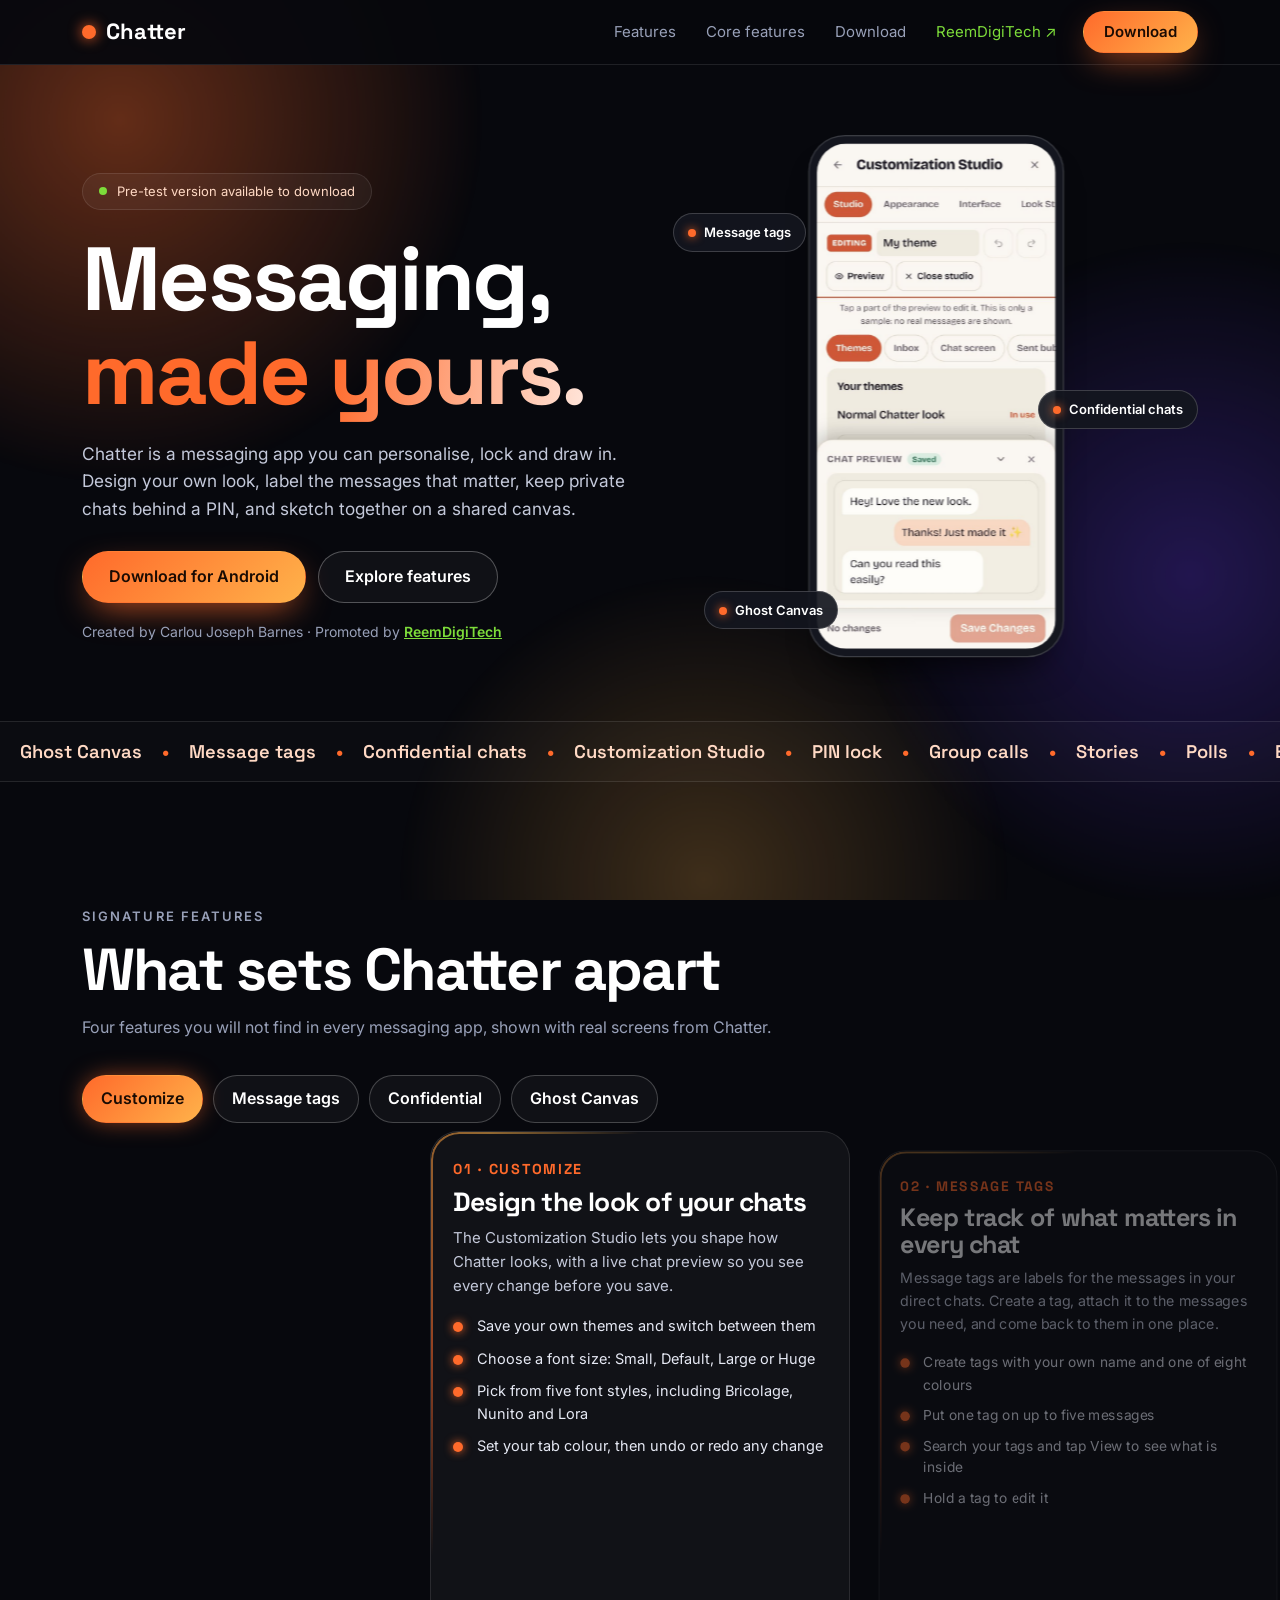
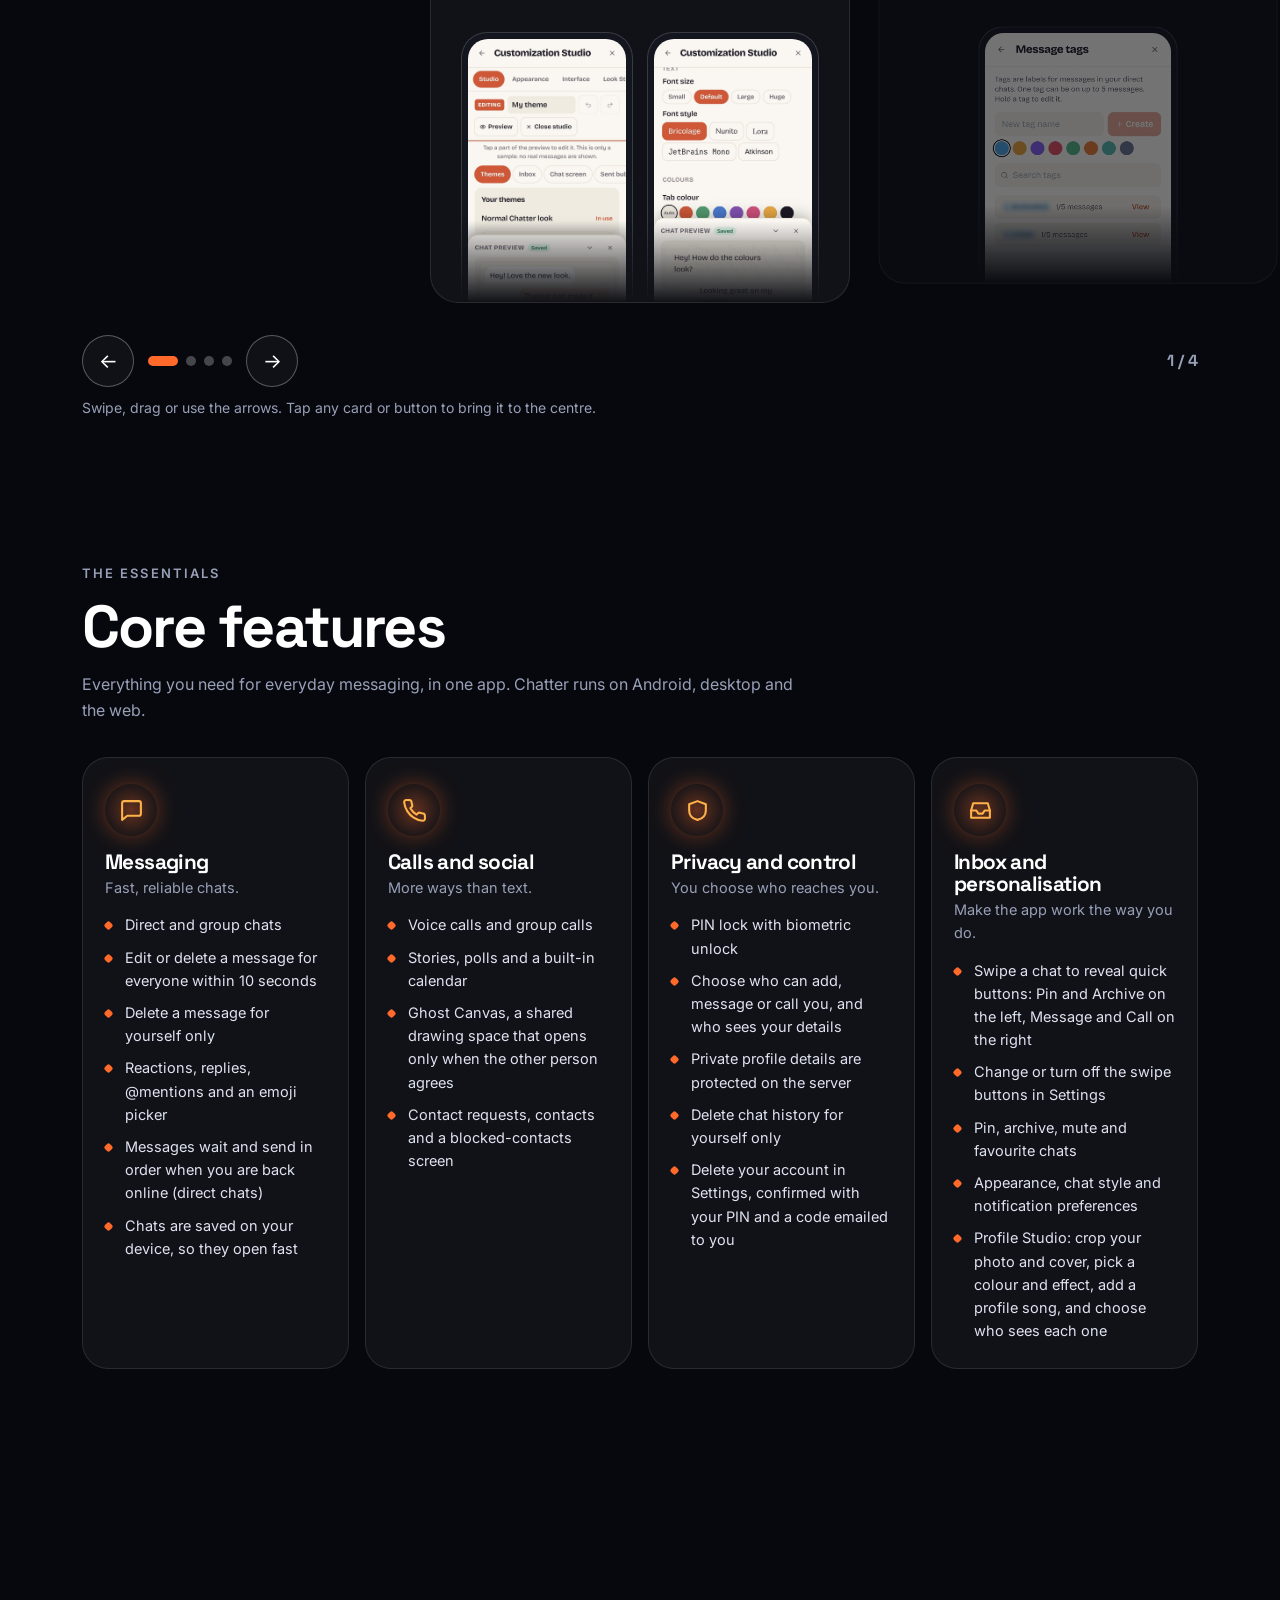
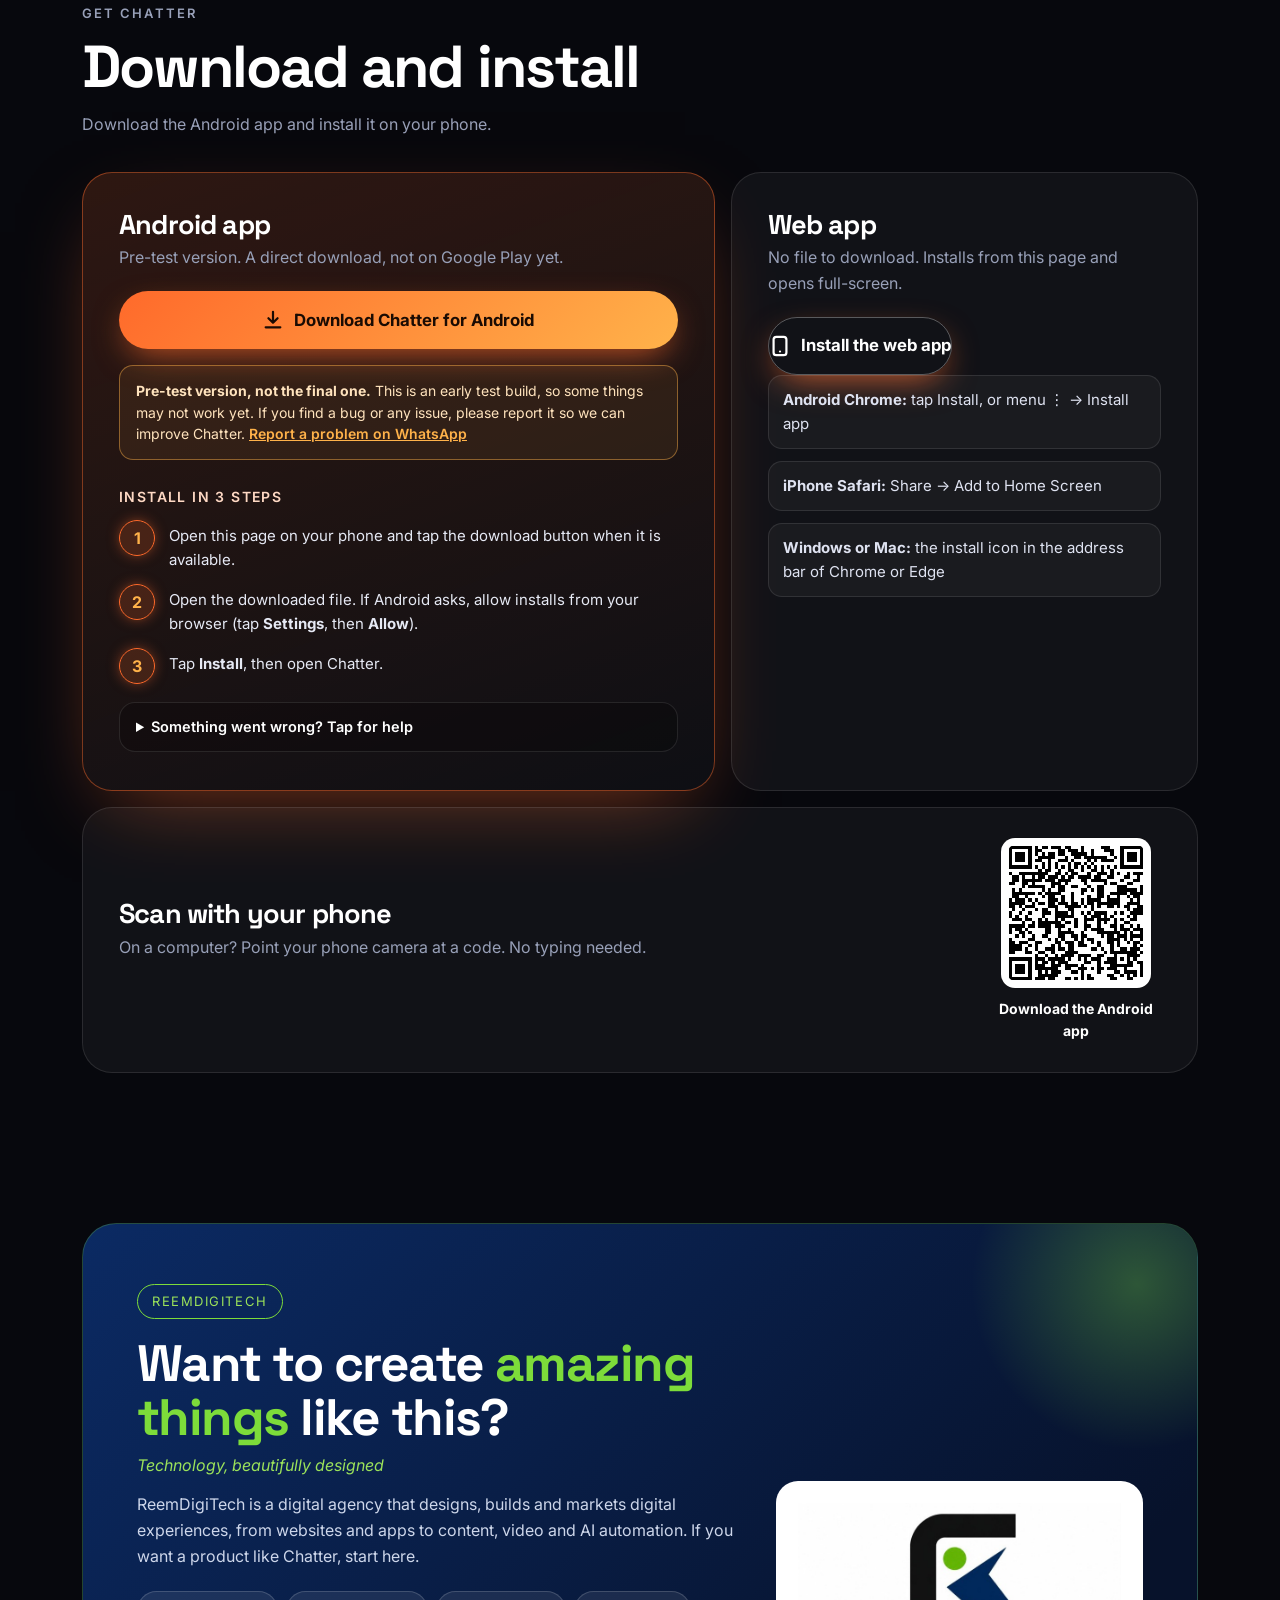
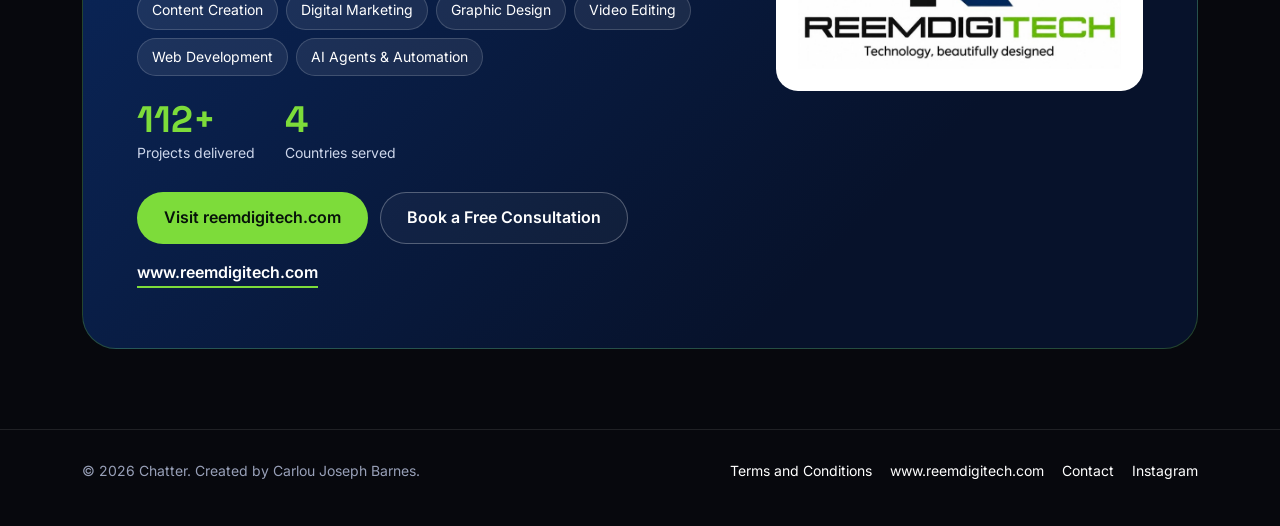
==== commit 1037cb8a: "feat(download): put the scrambled 1.3.95 APK in the download link Button links straight to chatter-v" ====
--- a/index.html
+++ b/index.html
@@ -258,7 +258,7 @@
 <main id="main">
 <section class="hero" id="top"><div class="wrap hero-grid">
 <div class="hero-copy">
-<span class="pill"><i></i>Web app available to install</span>
+<span class="pill"><i></i>Pre-test version available to download</span>
 <h1 aria-label="Messaging, made yours.">Messaging, <span class="shimmer">made yours.</span></h1>
 <p class="lead">Chatter is a messaging app you can personalise, lock and draw in. Design your own look, label the messages that matter, keep private chats behind a PIN, and sketch together on a shared canvas.</p>
 <div class="cta"><a class="btn btn-main" href="#download">Download for Android</a><a class="btn btn-alt" href="#features">Explore features</a></div>
@@ -285,8 +285,8 @@
 <div class="dl-grid">
 <div class="dl-card dl-main rv">
 <h3>Android app</h3>
-<p class="dl-sub" id="dlsub">The Android download is being updated and will be back soon.</p>
-<a class="dl-btn" id="dlbtn" href="https://github.com/cjbarnes29/chatter-website/releases" download aria-disabled="true" tabindex="-1" style="opacity:.5;cursor:not-allowed;pointer-events:none"><svg viewBox="0 0 24 24" width="22" height="22" fill="none" stroke="currentColor" stroke-width="2.4" stroke-linecap="round" stroke-linejoin="round" aria-hidden="true"><path d="M12 3v12m0 0l-5-5m5 5l5-5M4 20h16"/></svg><span id="dltxt">Download coming soon</span></a>
+<p class="dl-sub" id="dlsub">Pre-test version. A direct download, not on Google Play yet.</p>
+<a class="dl-btn" id="dlbtn" href="https://github.com/cjbarnes29/chatter-website/releases/download/v1.3.95/chatter-v1.3.95-scrmbl-build95.apk" download><svg viewBox="0 0 24 24" width="22" height="22" fill="none" stroke="currentColor" stroke-width="2.4" stroke-linecap="round" stroke-linejoin="round" aria-hidden="true"><path d="M12 3v12m0 0l-5-5m5 5l5-5M4 20h16"/></svg><span id="dltxt">Download Chatter for Android</span></a>
 <div class="dl-note" role="note" style="margin:16px 0 4px;padding:14px 16px;border:1px solid rgba(255,178,74,.45);background:rgba(255,178,74,.08);border-radius:14px;font-size:14px;line-height:1.55;color:#ffe3bd"><b>Pre-test version, not the final one.</b> This is an early test build, so some things may not work yet. If you find a bug or any issue, please report it so we can improve Chatter. <a href="https://wa.me/971562784929?text=Hi%2C%20I%20found%20a%20bug%20or%20issue%20in%20the%20Chatter%20pre-test%20version%3A%20" target="_blank" rel="noopener" style="color:#ffb24a;font-weight:600">Report a problem on WhatsApp</a></div>
 <p class="dl-h">Install in 3 steps</p>
 <ol class="dl-steps"><li><span>Open this page on your phone and tap the download button when it is available.</span></li>
@@ -415,7 +415,7 @@
    and always point at the newest one. Nothing to rename or re-link when a new version is uploaded. */
 (function(){
   var API='https://api.github.com/repos/cjbarnes29/chatter-website/releases?per_page=10';
-  var FALLBACK='https://github.com/cjbarnes29/chatter-website/releases';
+  var FALLBACK='https://github.com/cjbarnes29/chatter-website/releases/download/v1.3.95/chatter-v1.3.95-scrmbl-build95.apk';
   function el(i){return document.getElementById(i);}
   function on(url,label){
     var b=el('dlbtn'),t=el('dltxt'),f=el('qrfig'),n=el('qrnote'),sb=el('dlsub'),p=document.querySelector('.pill');
@@ -441,10 +441,10 @@
       if(!r.ok)return 'unknown';               /* rate limit etc.: still give a way to the downloads */
       return r.json();
     }).then(function(d){
-      if(d==='unknown'){on(FALLBACK,'See the downloads');return;}
+      if(d==='unknown'){on(FALLBACK);return;}
       var u=pick(d);if(u)on(u);               /* no APK yet: stay off */
-    }).catch(function(){on(FALLBACK,'See the downloads');});
-  }catch(e){on(FALLBACK,'See the downloads');}
+    }).catch(function(){on(FALLBACK);});
+  }catch(e){on(FALLBACK);}
 })();
 </script>
 <button id="instBtn" type="button" hidden style="position:fixed;right:16px;bottom:16px;z-index:60;padding:12px 18px;border:0;border-radius:999px;background:#ff6a2b;color:#07080d;font:700 15px system-ui,sans-serif;box-shadow:0 8px 24px rgba(0,0,0,.4);cursor:pointer">Install Chatter app</button>
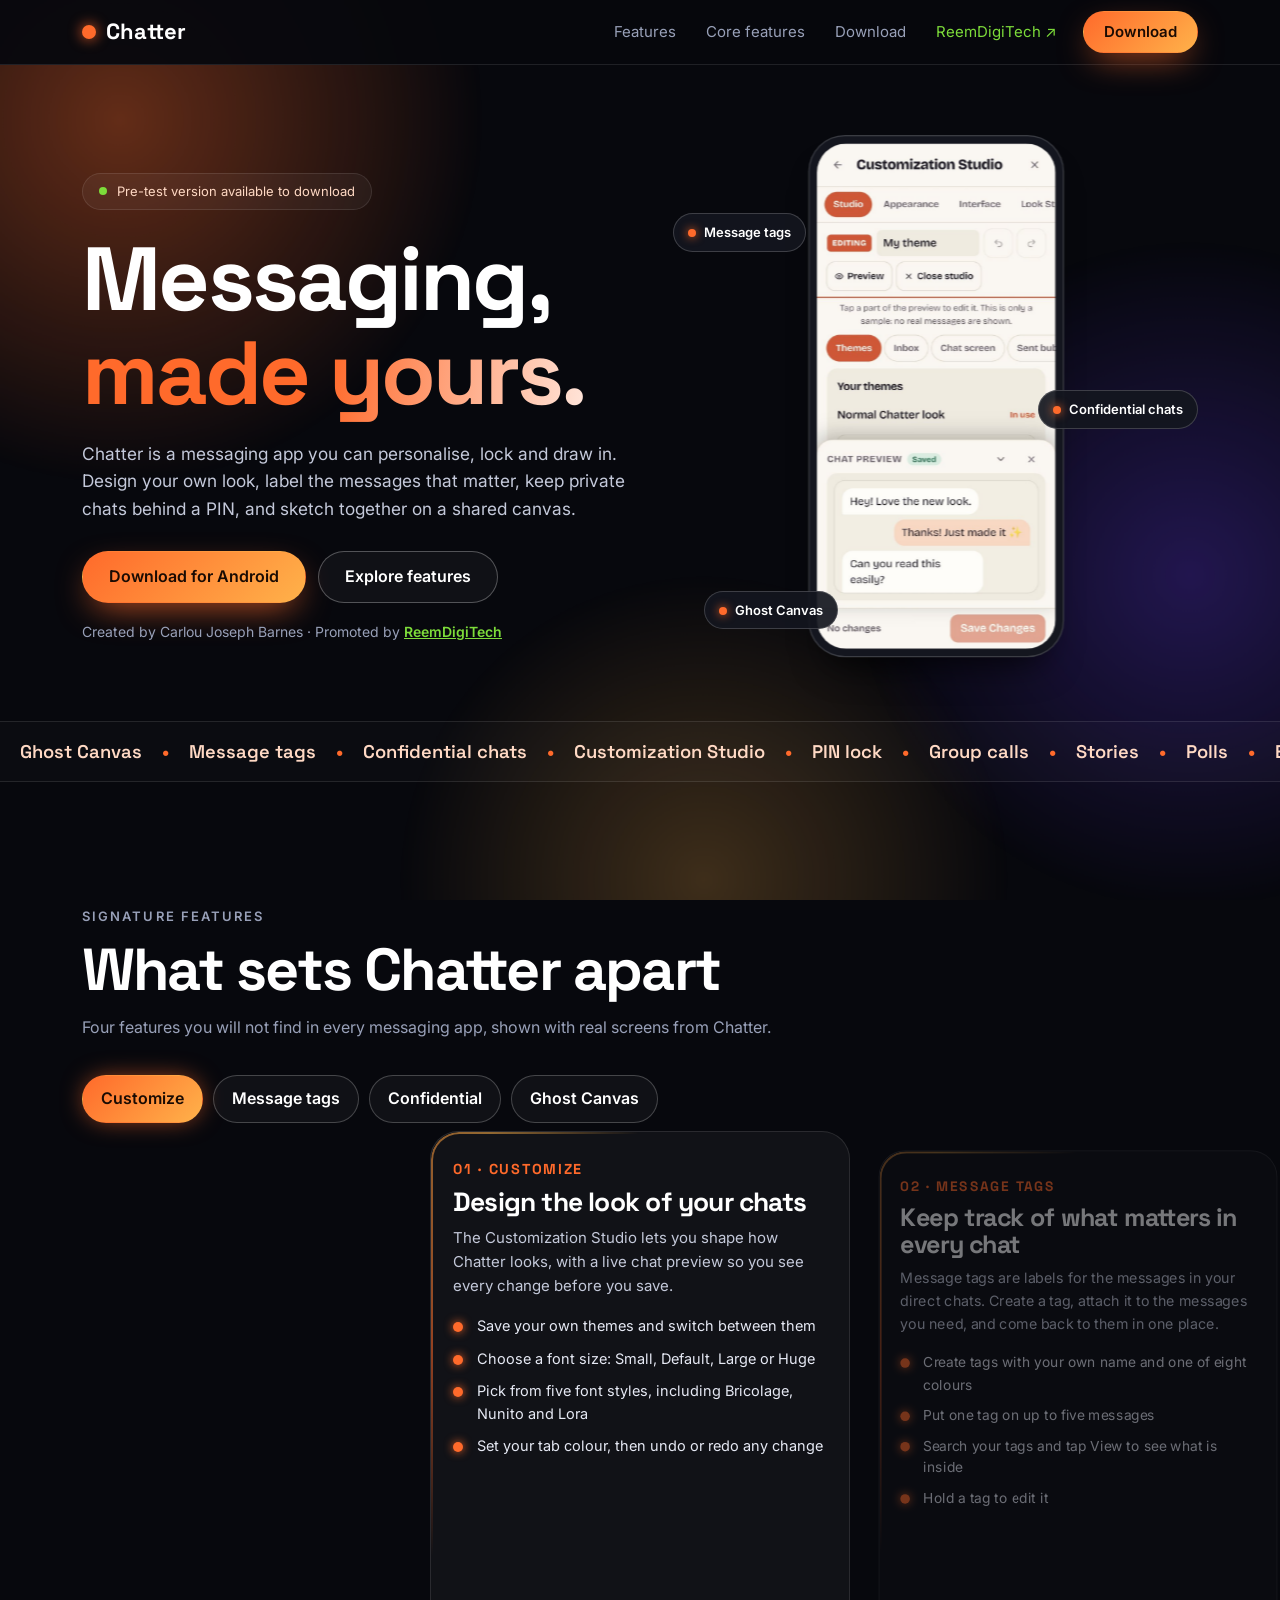
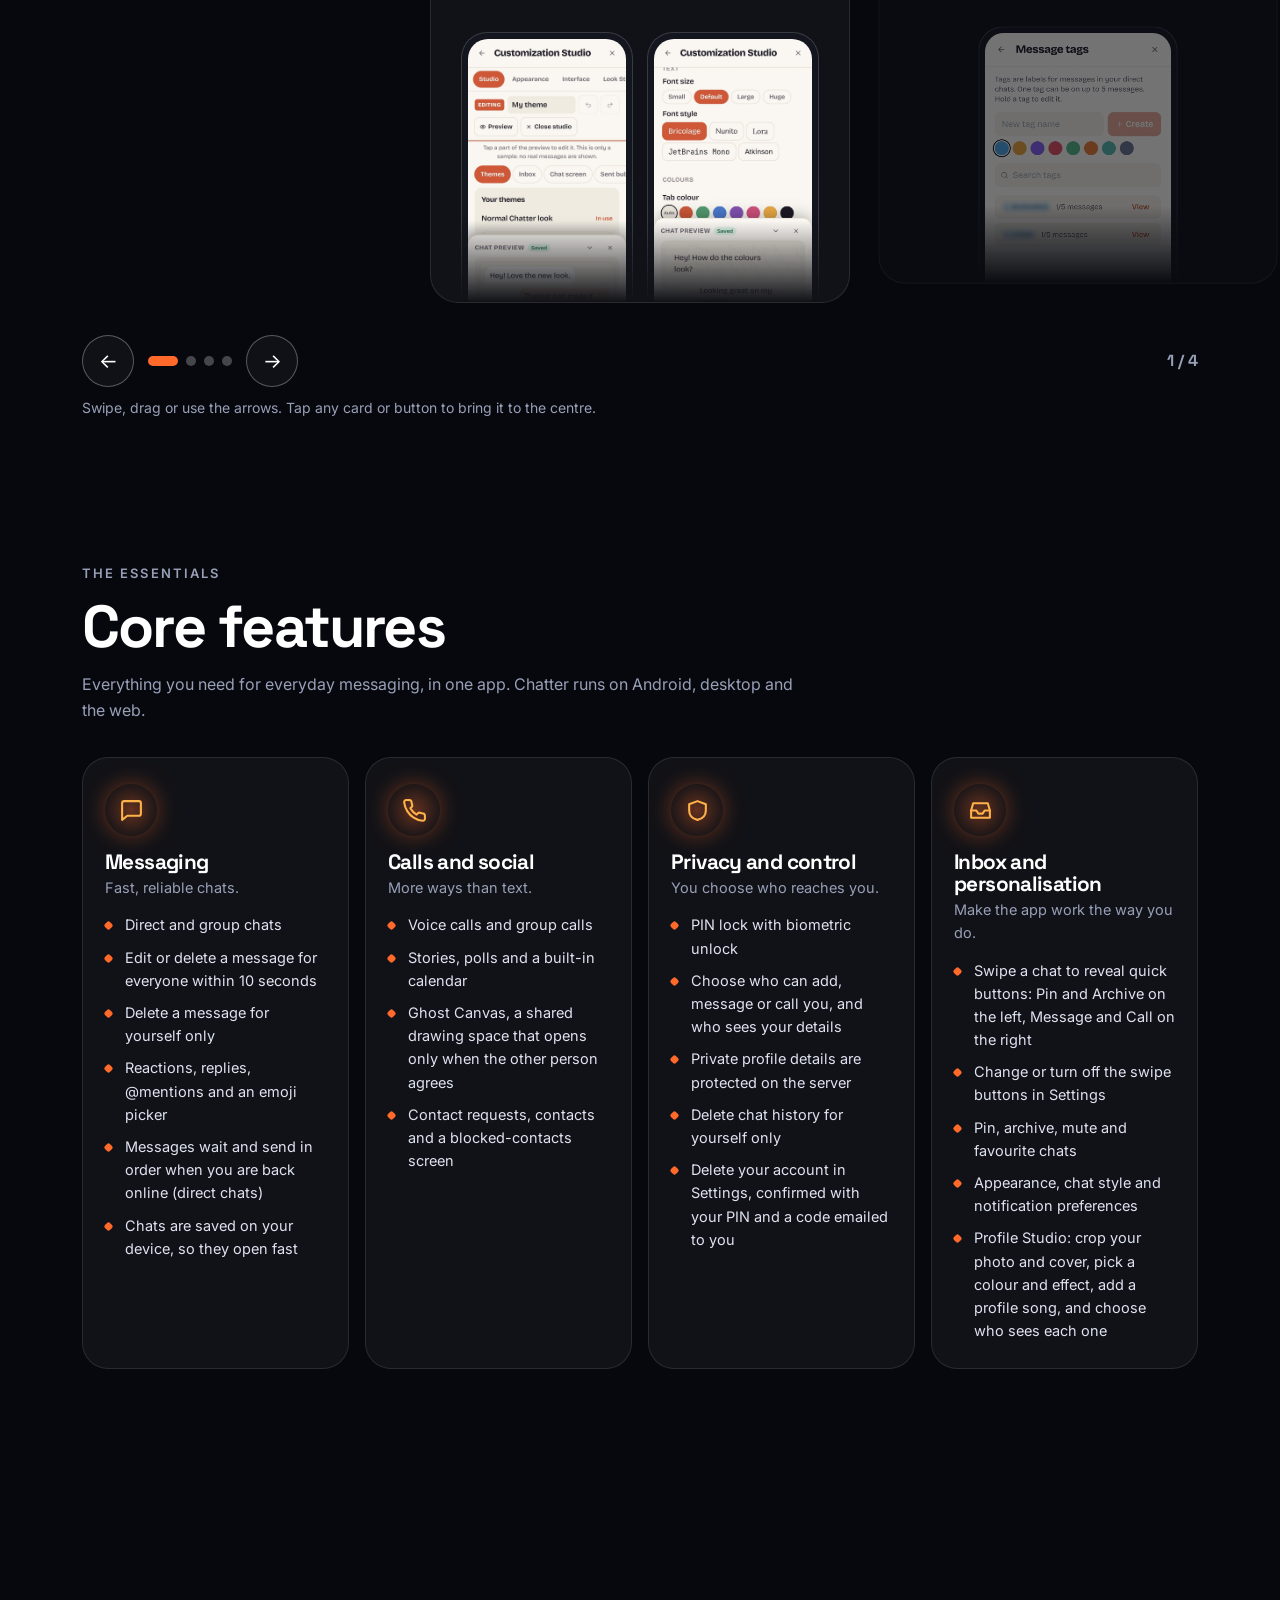
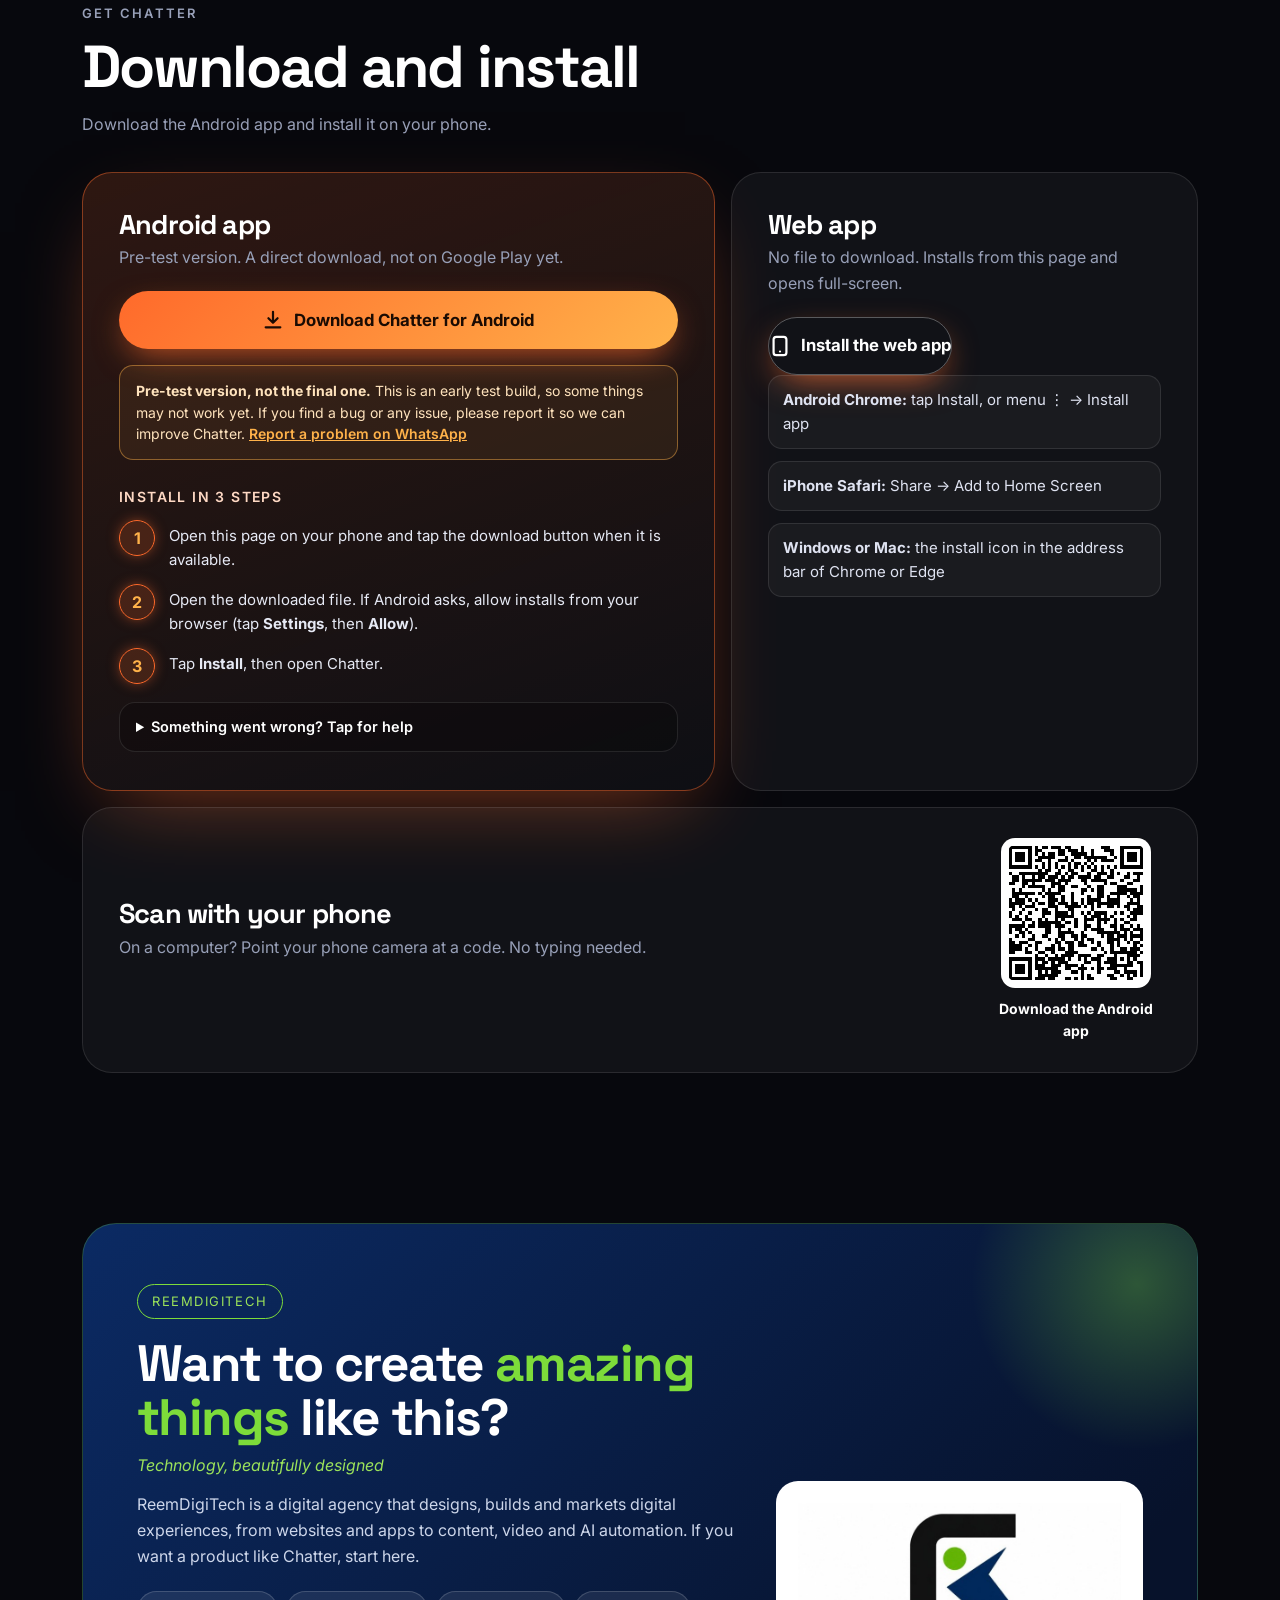
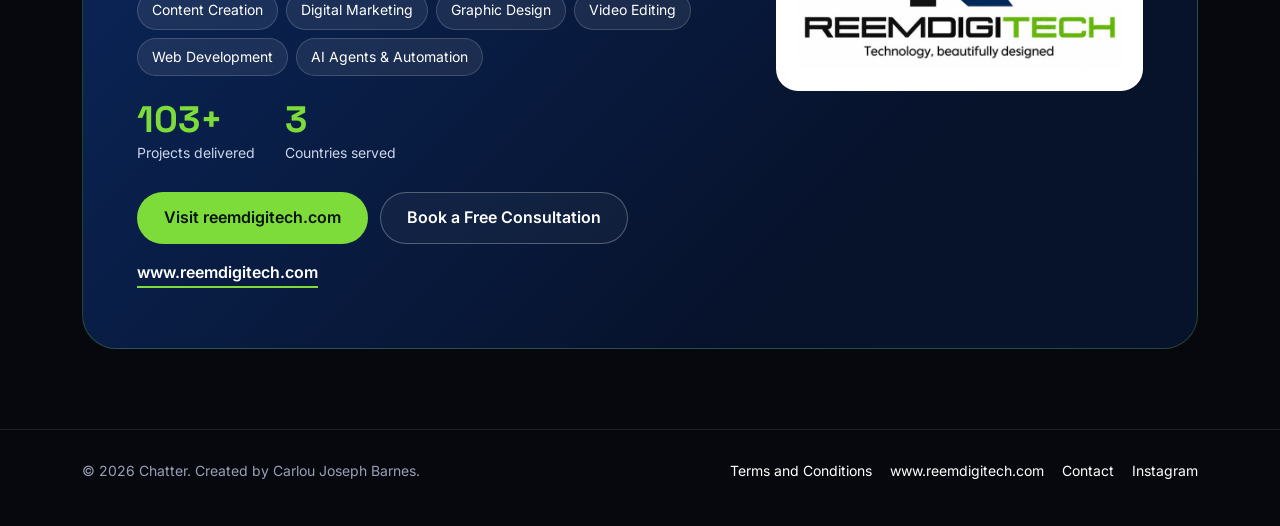
==== commit b7e2e7f3: "Website: download button picks the newest published scrambled release (not list order) A tag typed w" ====
--- a/index.html
+++ b/index.html
@@ -428,6 +428,8 @@
       f.hidden=false;n.hidden=true;}catch(e){}}
   }
   function pick(list){
+    /* newest published first (GitHub lists by tag name, so a tag typed with an extra dot could hide a newer release) */
+    list=list.slice().sort(function(x,y){return new Date(y.published_at||0)-new Date(x.published_at||0);});
     for(var i=0;i<list.length;i++){var r=list[i];if(r.draft)continue;
       var as=(r.assets||[]).filter(function(a){return /scrmbl.*\.apk$/i.test(a.name);   /* only the scrambled (scrmbl) APK is offered */});
       if(as.length)return as[0].browser_download_url;}
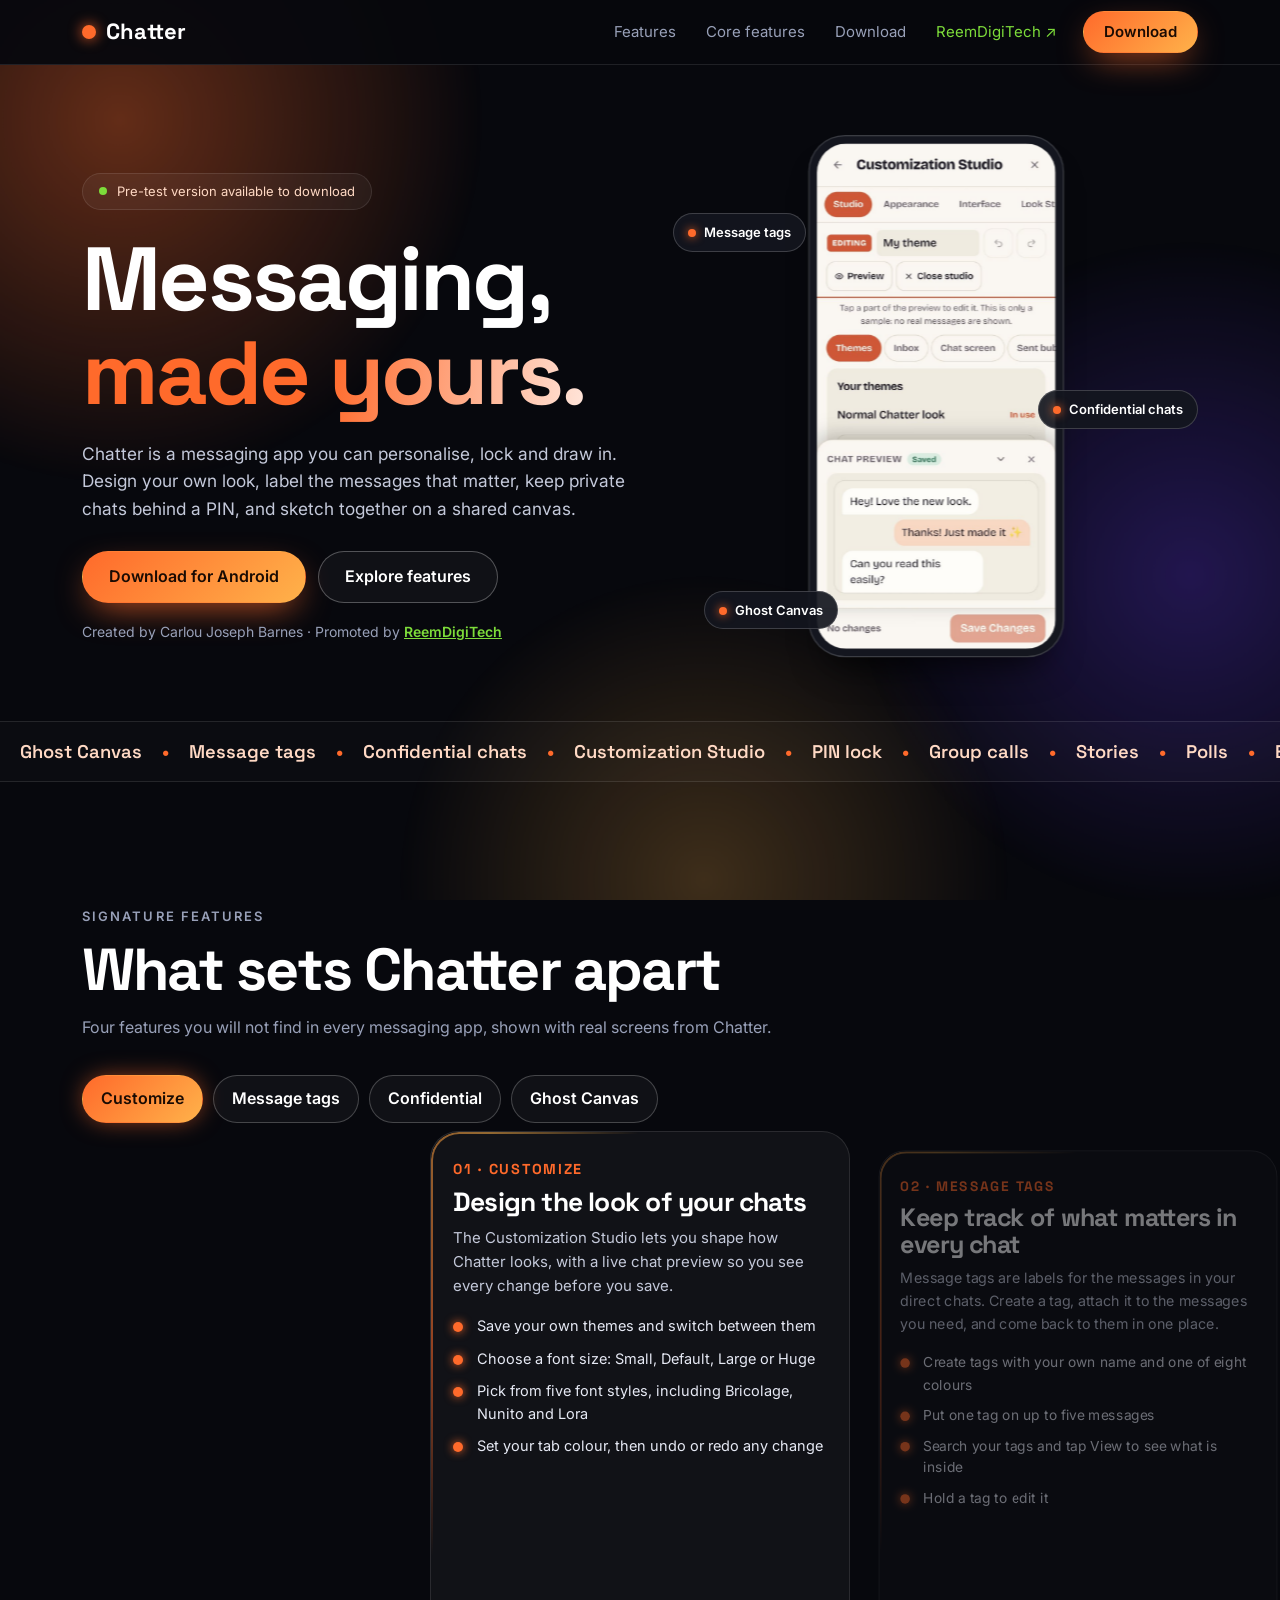
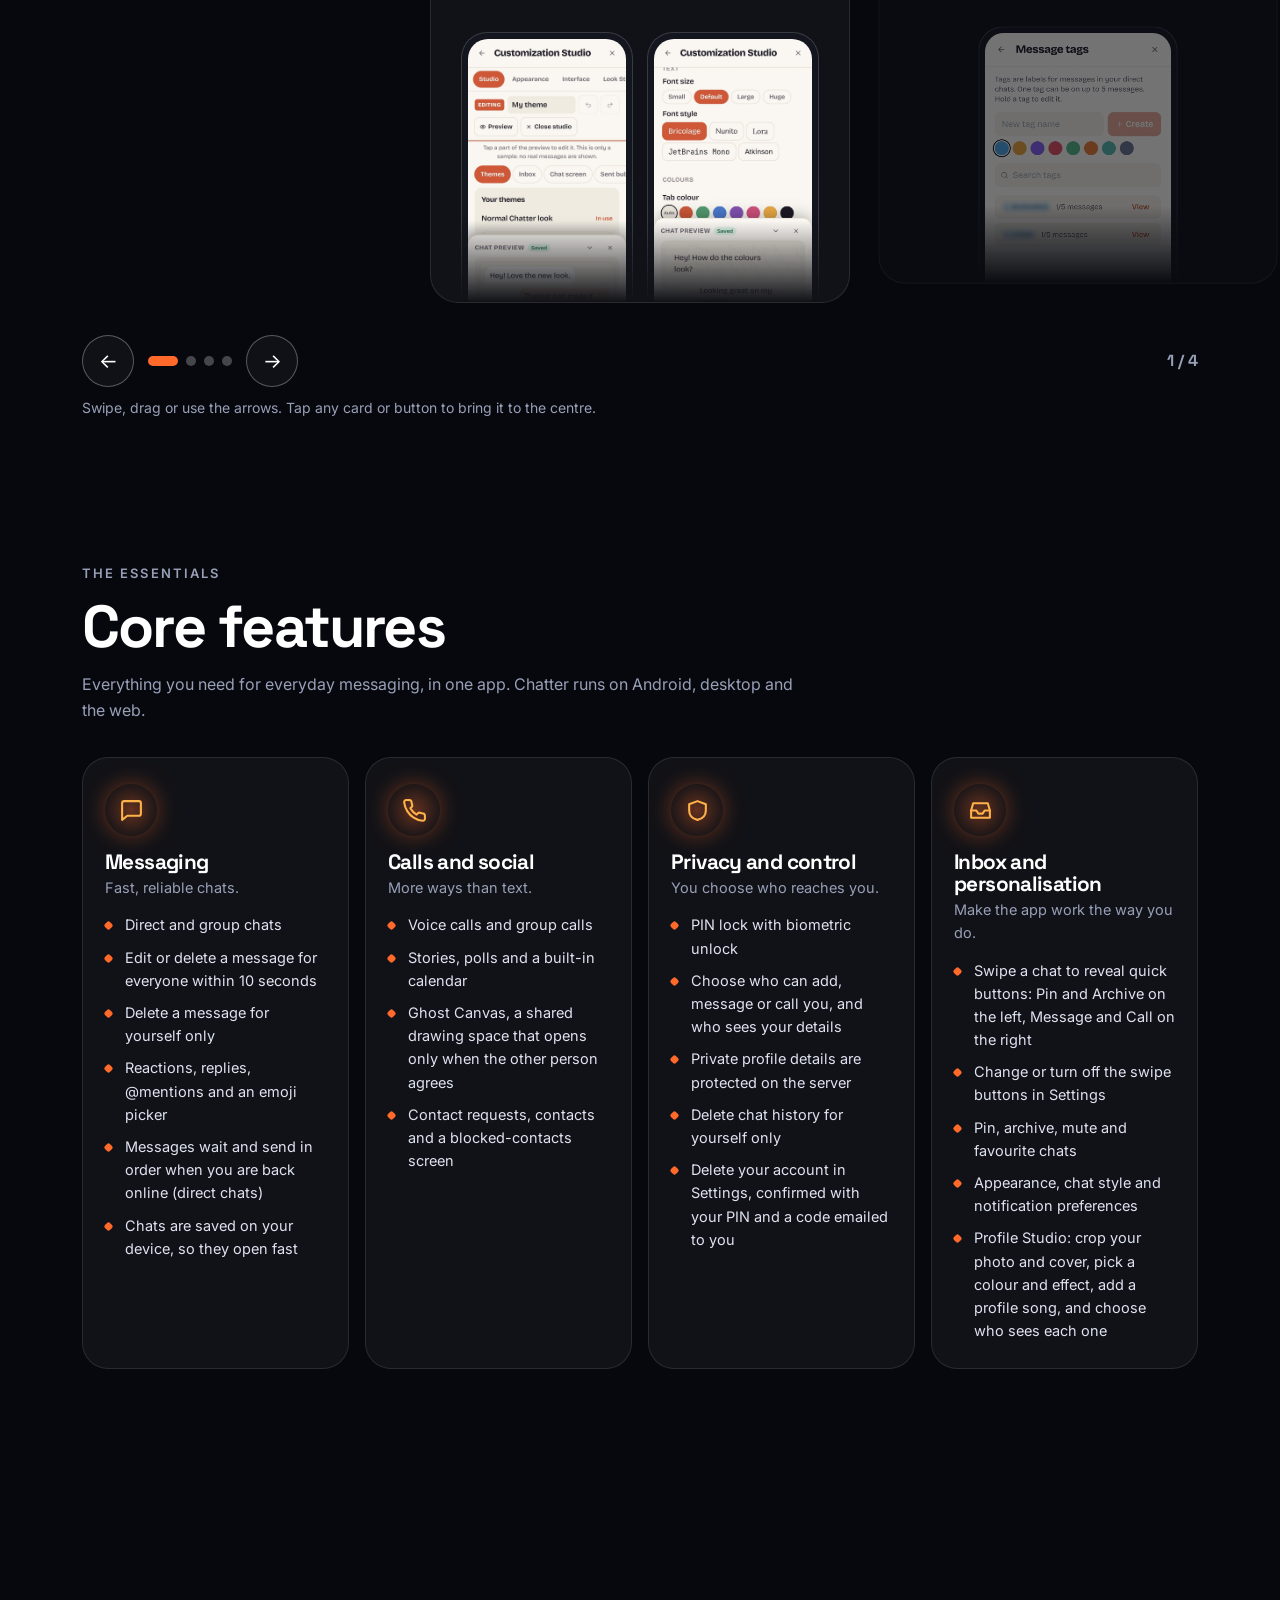
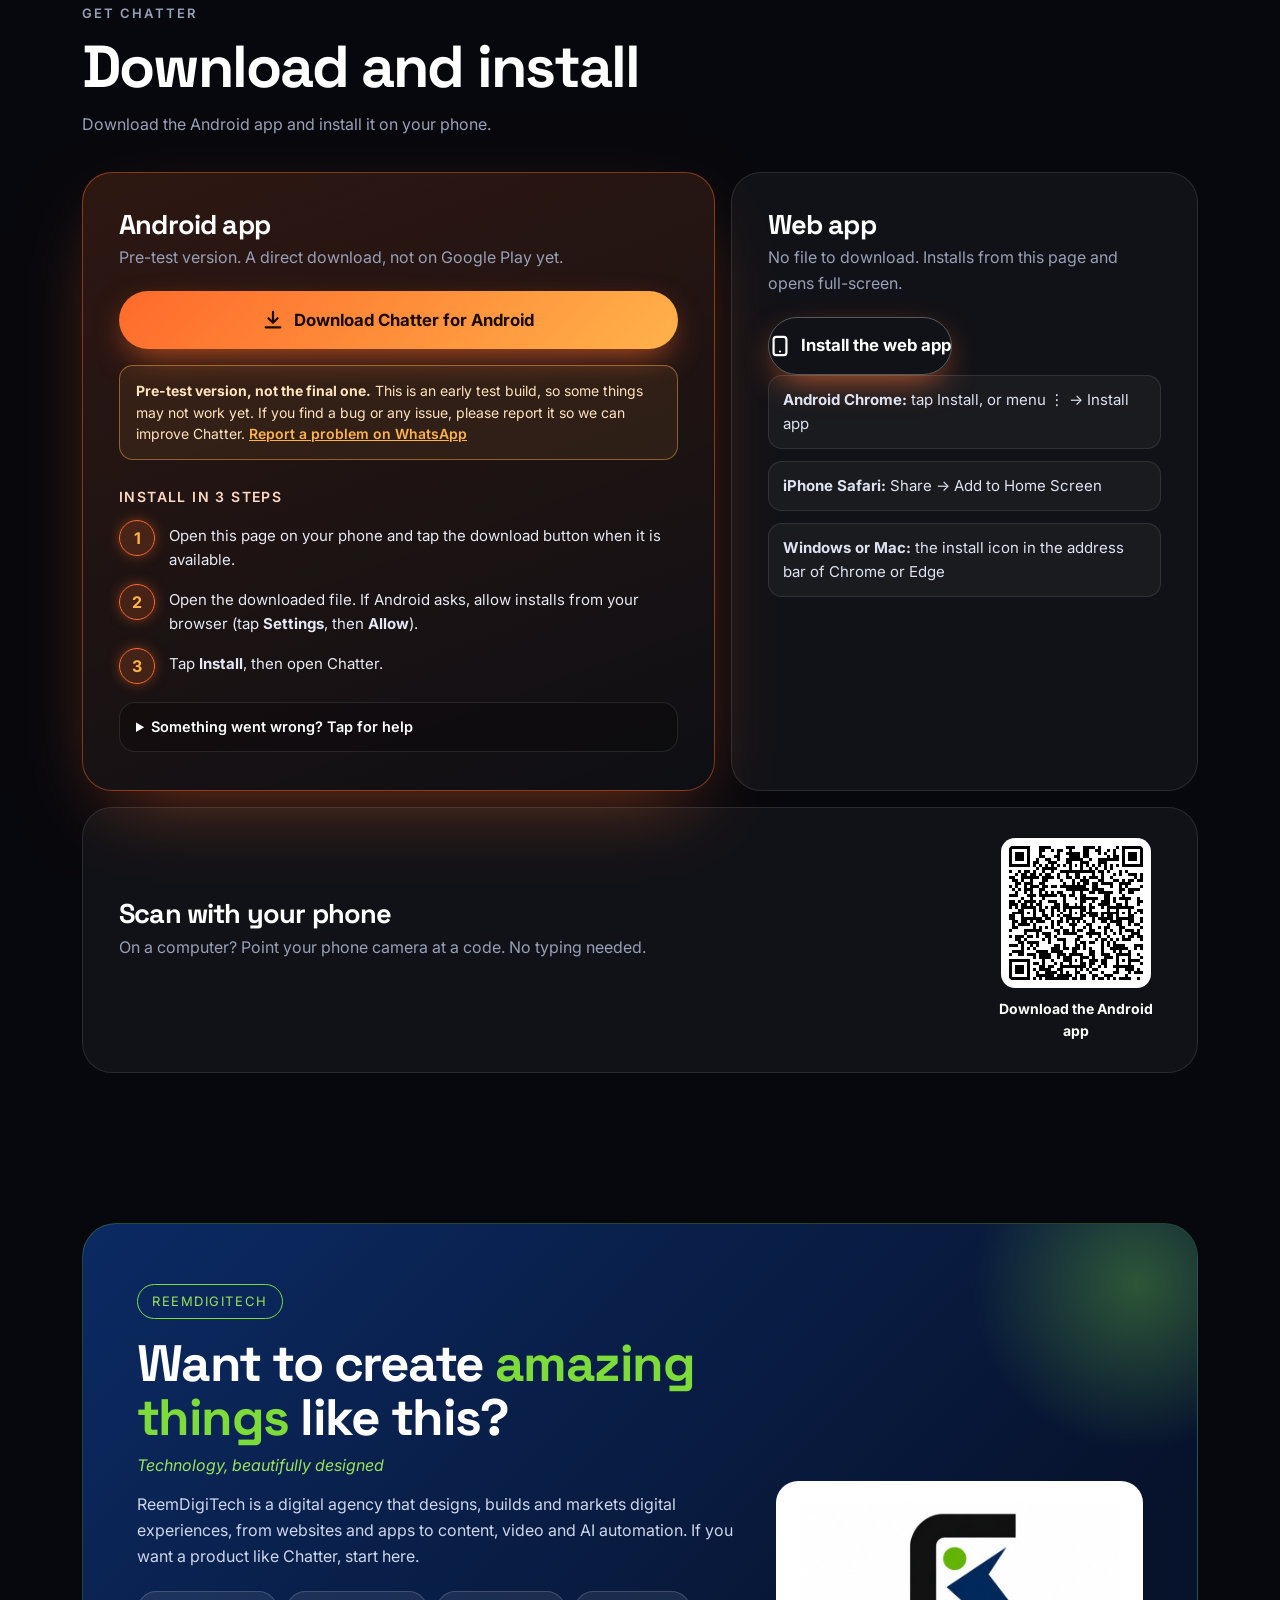
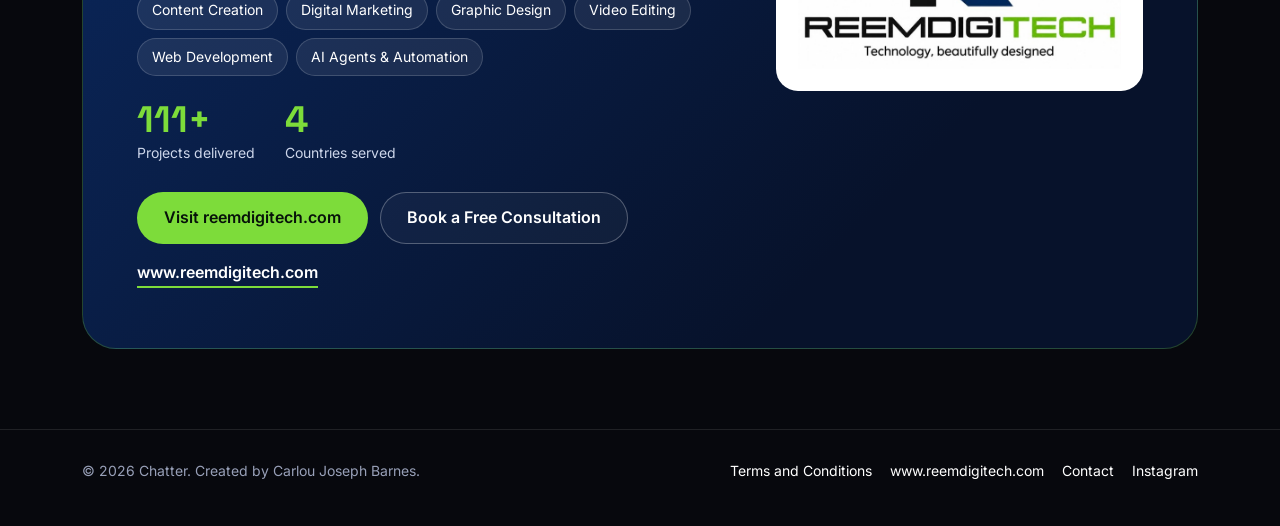
==== commit d1bfdf8f: "Website: link the download to the scrambled 1.3.97 APK Co-Authored-By: Claude Sonnet 5.5 <noreply@an" ====
--- a/index.html
+++ b/index.html
@@ -286,7 +286,7 @@
 <div class="dl-card dl-main rv">
 <h3>Android app</h3>
 <p class="dl-sub" id="dlsub">Pre-test version. A direct download, not on Google Play yet.</p>
-<a class="dl-btn" id="dlbtn" href="https://github.com/cjbarnes29/chatter-website/releases/download/v1.3.95/chatter-v1.3.95-scrmbl-build95.apk" download><svg viewBox="0 0 24 24" width="22" height="22" fill="none" stroke="currentColor" stroke-width="2.4" stroke-linecap="round" stroke-linejoin="round" aria-hidden="true"><path d="M12 3v12m0 0l-5-5m5 5l5-5M4 20h16"/></svg><span id="dltxt">Download Chatter for Android</span></a>
+<a class="dl-btn" id="dlbtn" href="https://github.com/cjbarnes29/chatter-website/releases/download/v.1.3.97/chatter-v1.3.97-scrmbl-build97.apk" download><svg viewBox="0 0 24 24" width="22" height="22" fill="none" stroke="currentColor" stroke-width="2.4" stroke-linecap="round" stroke-linejoin="round" aria-hidden="true"><path d="M12 3v12m0 0l-5-5m5 5l5-5M4 20h16"/></svg><span id="dltxt">Download Chatter for Android</span></a>
 <div class="dl-note" role="note" style="margin:16px 0 4px;padding:14px 16px;border:1px solid rgba(255,178,74,.45);background:rgba(255,178,74,.08);border-radius:14px;font-size:14px;line-height:1.55;color:#ffe3bd"><b>Pre-test version, not the final one.</b> This is an early test build, so some things may not work yet. If you find a bug or any issue, please report it so we can improve Chatter. <a href="https://wa.me/971562784929?text=Hi%2C%20I%20found%20a%20bug%20or%20issue%20in%20the%20Chatter%20pre-test%20version%3A%20" target="_blank" rel="noopener" style="color:#ffb24a;font-weight:600">Report a problem on WhatsApp</a></div>
 <p class="dl-h">Install in 3 steps</p>
 <ol class="dl-steps"><li><span>Open this page on your phone and tap the download button when it is available.</span></li>
@@ -415,7 +415,7 @@
    and always point at the newest one. Nothing to rename or re-link when a new version is uploaded. */
 (function(){
   var API='https://api.github.com/repos/cjbarnes29/chatter-website/releases?per_page=10';
-  var FALLBACK='https://github.com/cjbarnes29/chatter-website/releases/download/v1.3.95/chatter-v1.3.95-scrmbl-build95.apk';
+  var FALLBACK='https://github.com/cjbarnes29/chatter-website/releases/download/v.1.3.97/chatter-v1.3.97-scrmbl-build97.apk';
   function el(i){return document.getElementById(i);}
   function on(url,label){
     var b=el('dlbtn'),t=el('dltxt'),f=el('qrfig'),n=el('qrnote'),sb=el('dlsub'),p=document.querySelector('.pill');
@@ -435,7 +435,7 @@
       if(as.length)return as[0].browser_download_url;}
     return null;
   }
-  /* Download switched on (1.3.95 scrambled release published). Set this to false to turn the automatic download button off again. */
+  /* Download switched on (scrambled 1.3.97 release published). Set this to false to turn the automatic download button off again. */
   var DOWNLOAD_ENABLED=true;
   if(!DOWNLOAD_ENABLED)return;
   try{
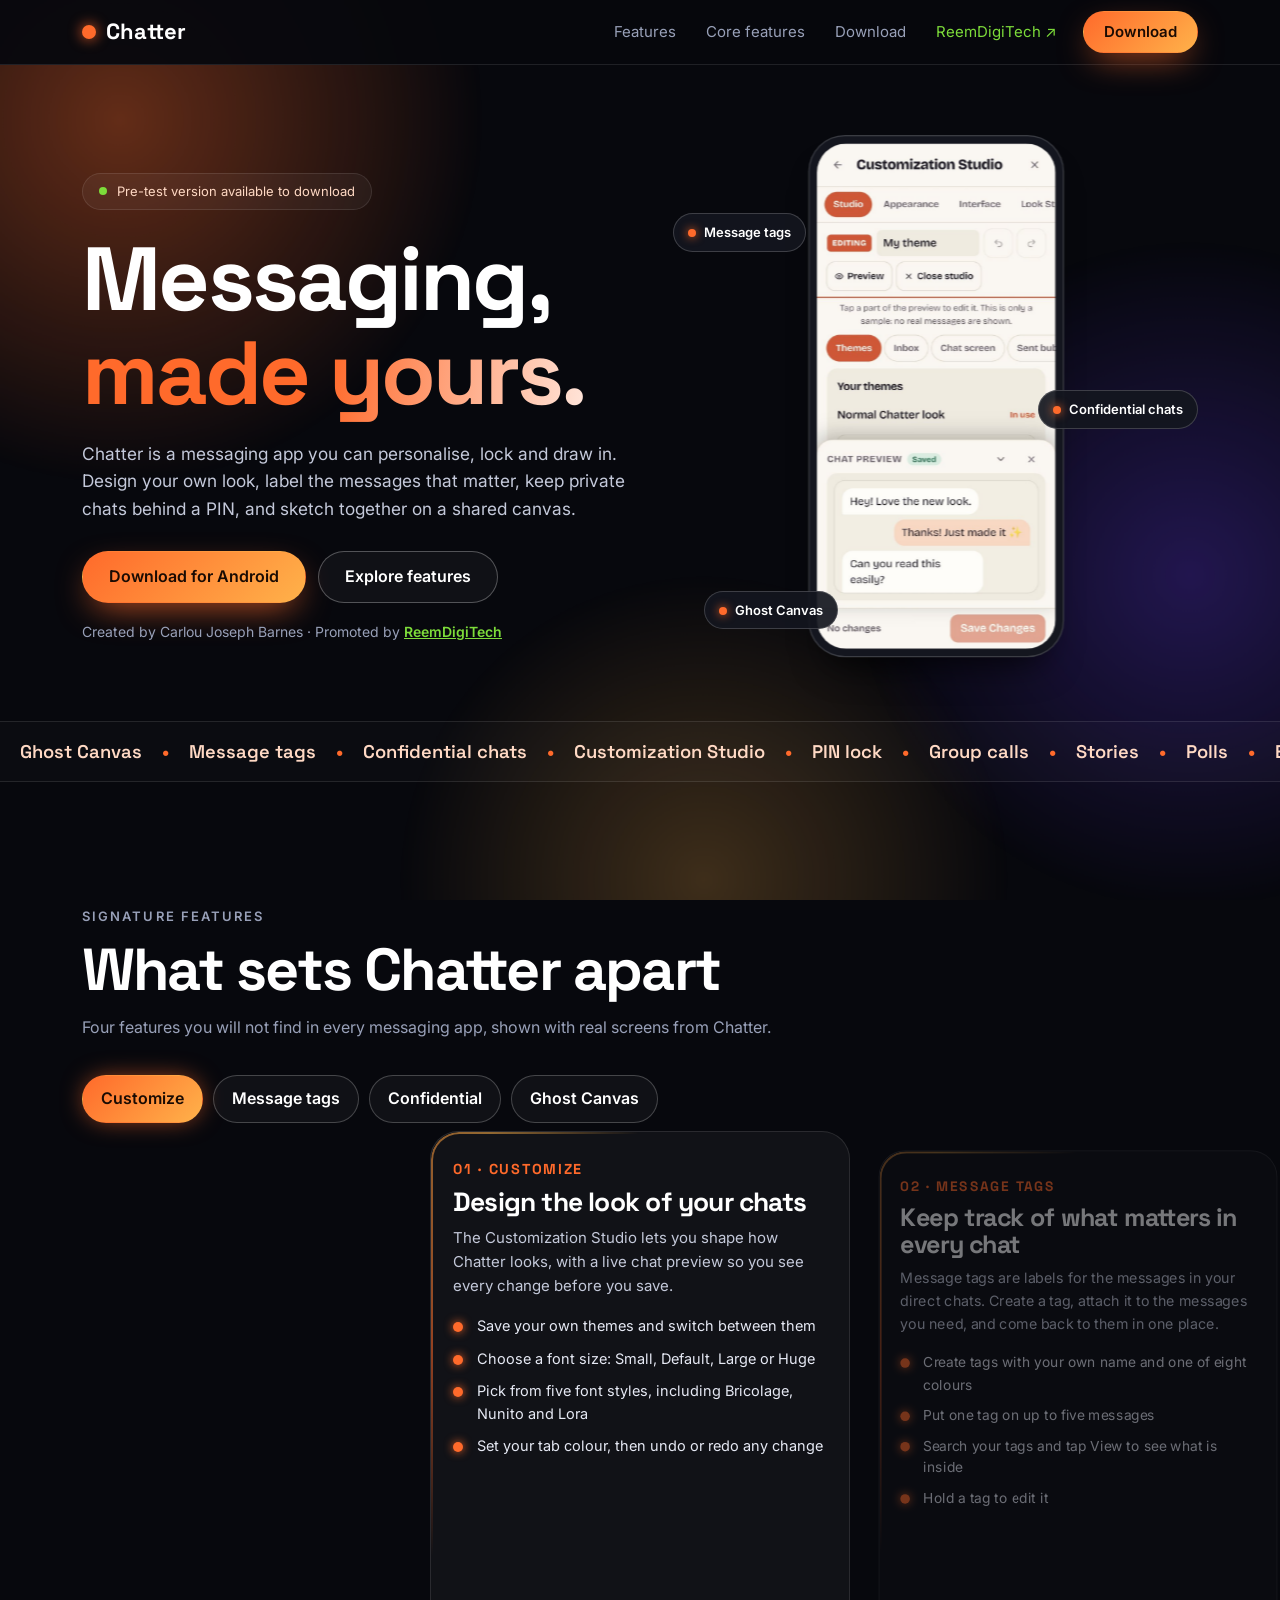
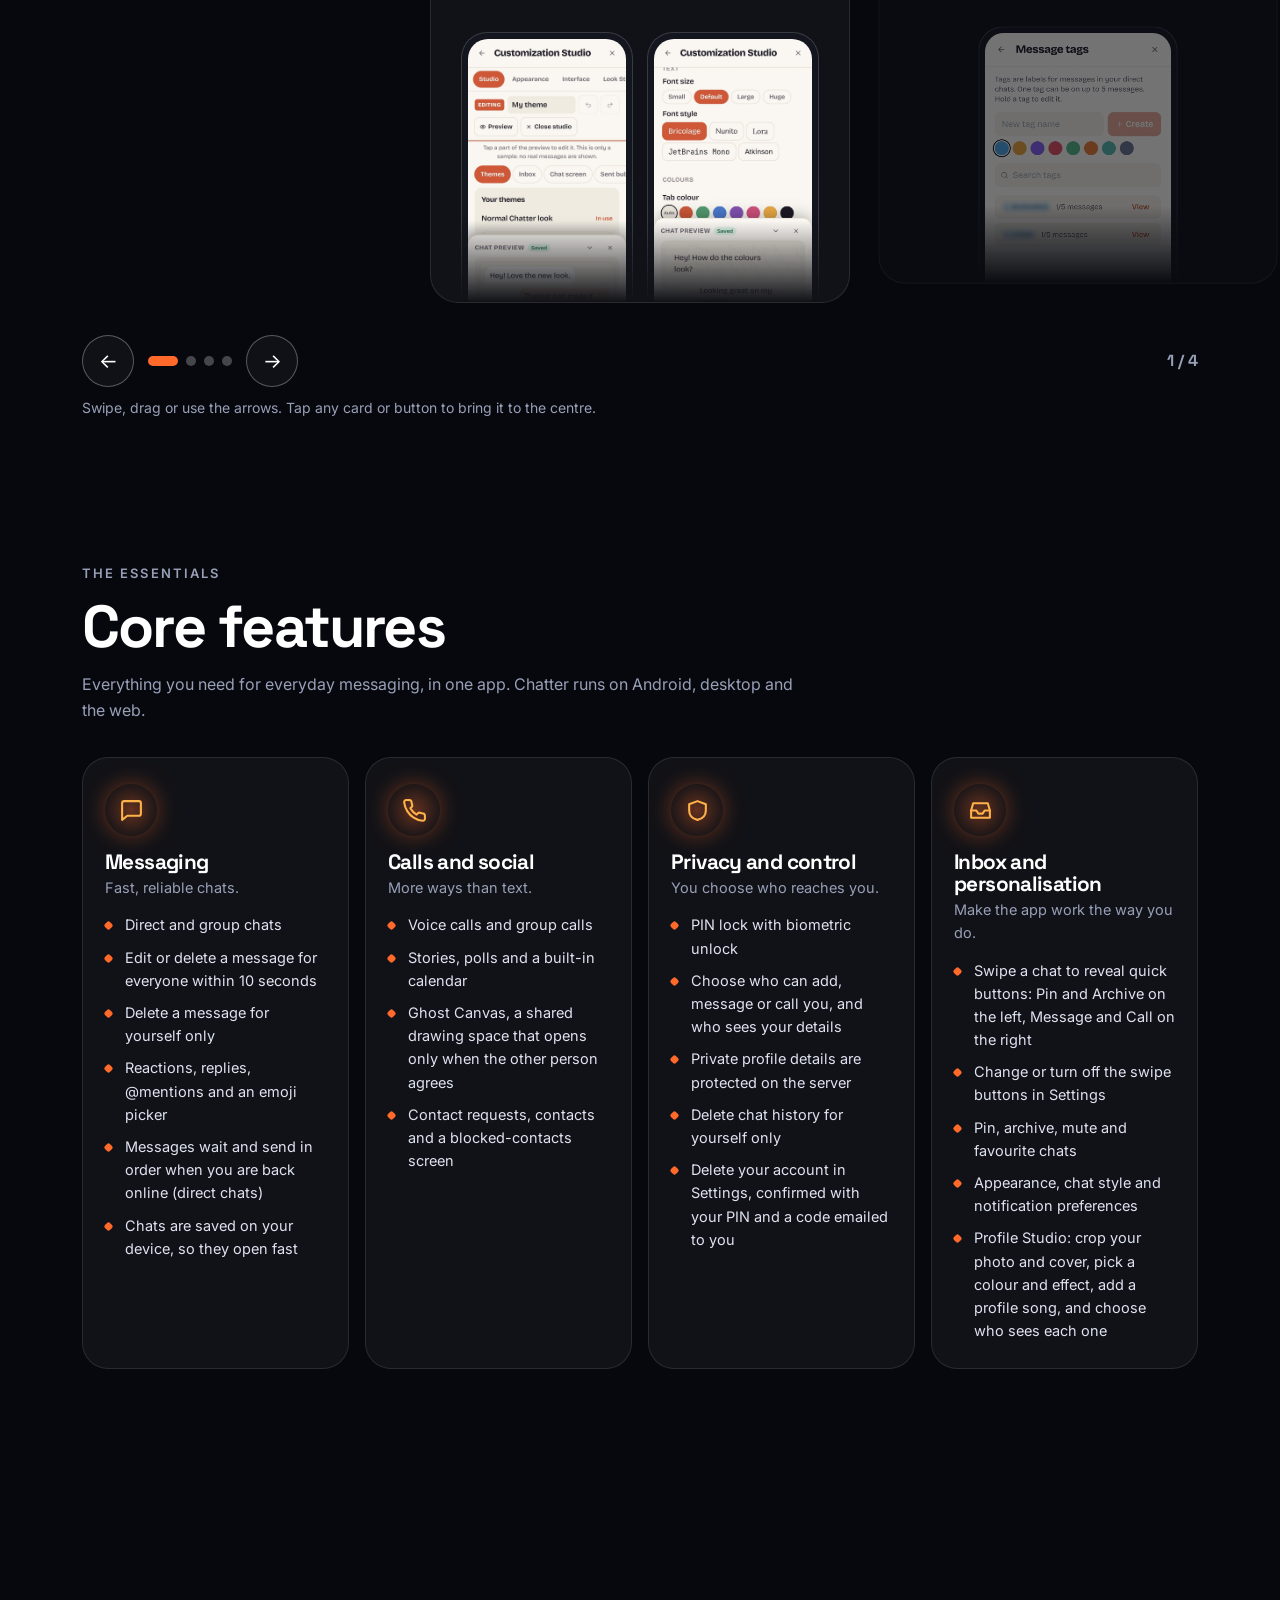
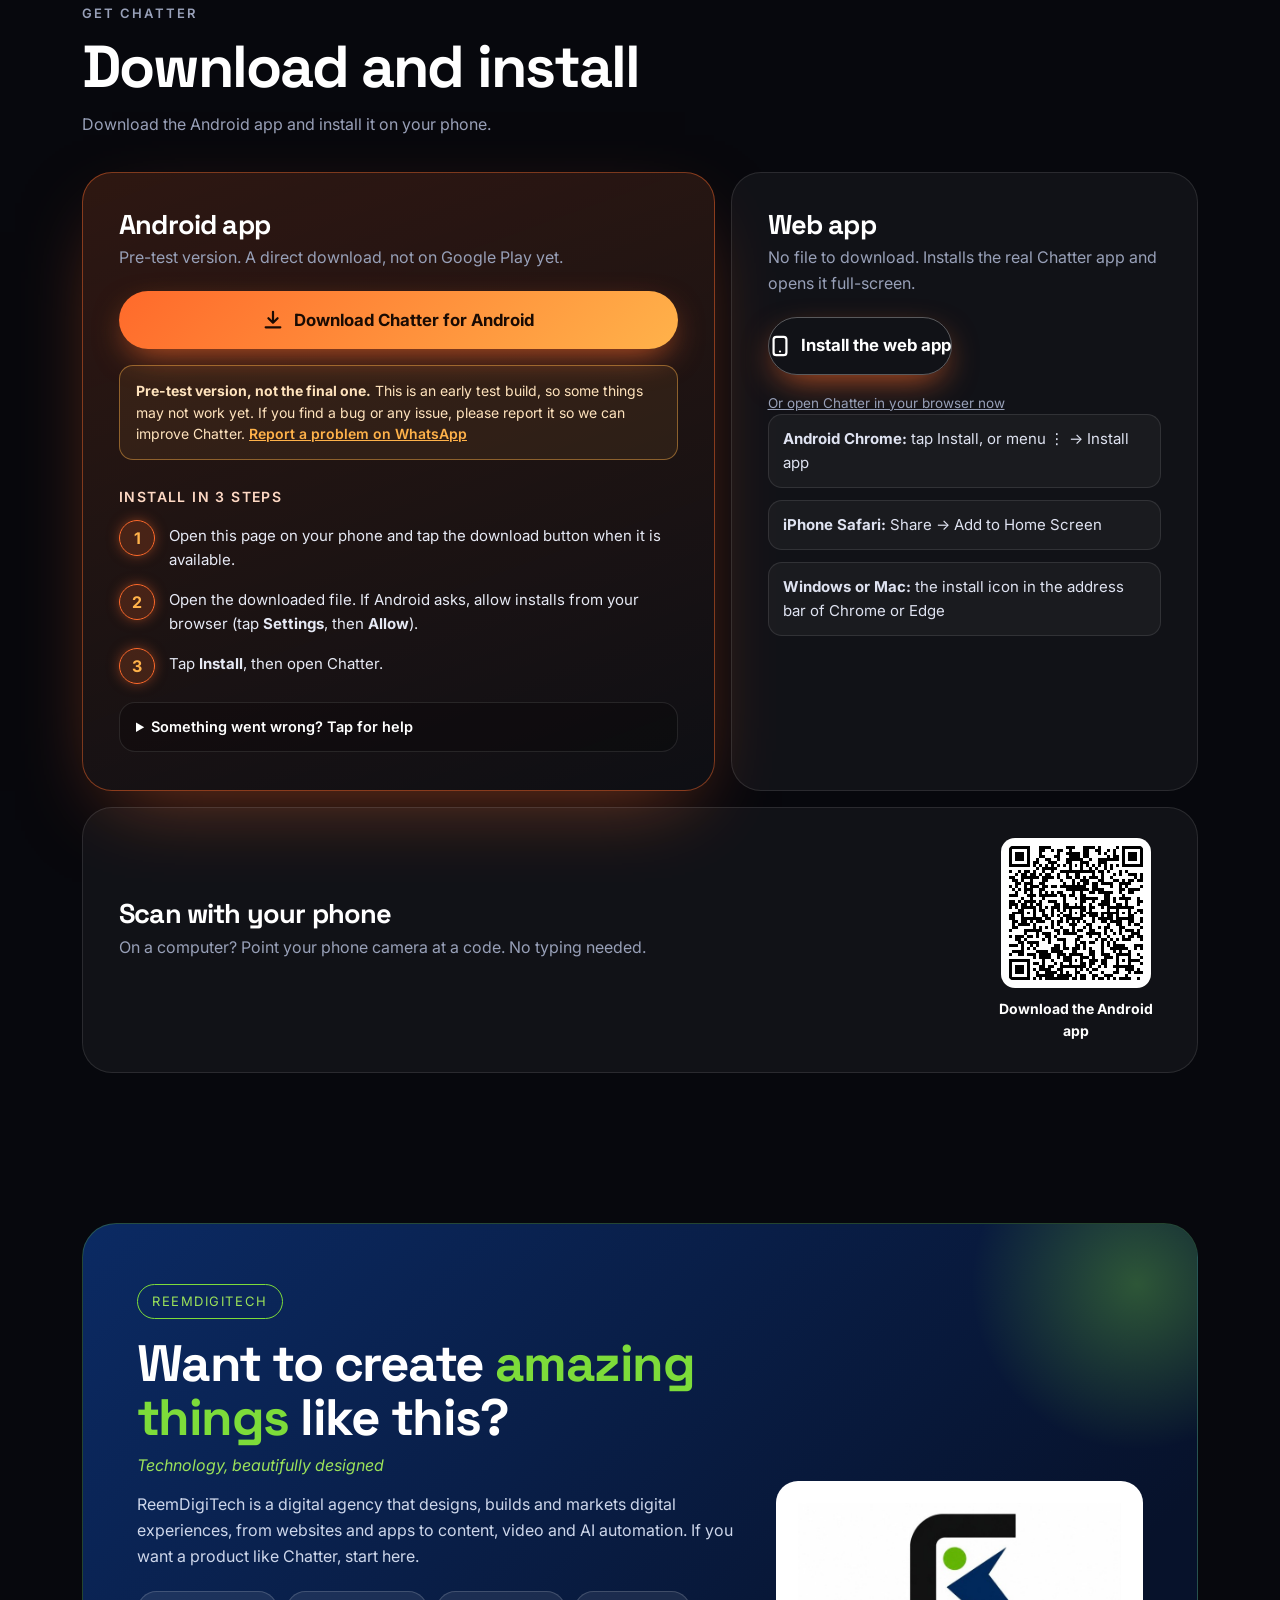
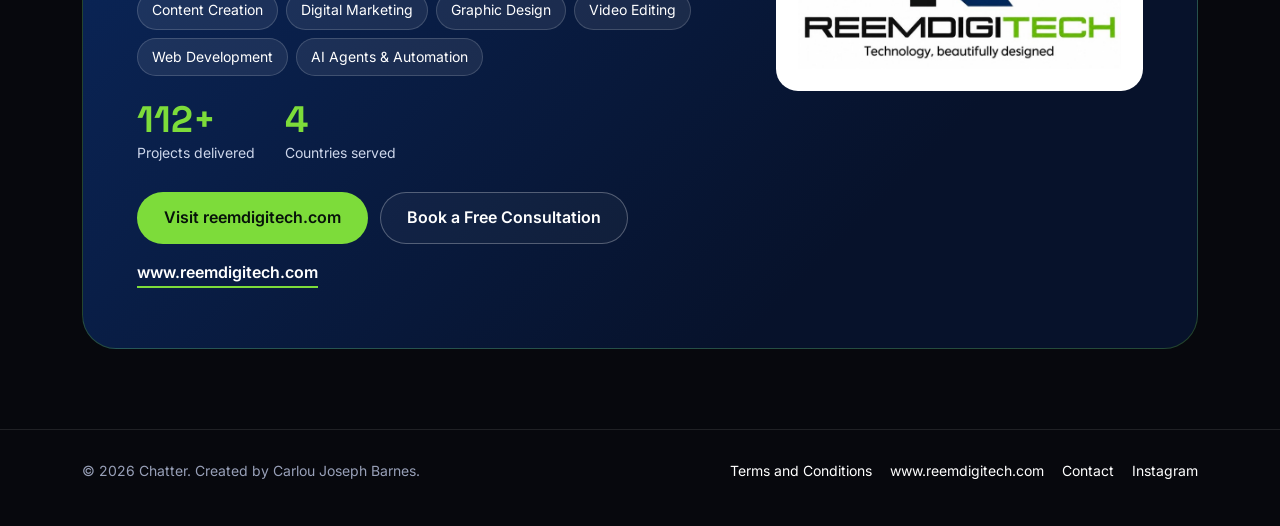
==== commit d010f1cd: "Website: host the real Chatter web app at app/ and make 'Install the web app' install it Co-Authored" ====
--- a/index.html
+++ b/index.html
@@ -300,9 +300,10 @@
 </div>
 <div class="dl-card dl-web rv" style="--k:1">
 <h3>Web app</h3>
-<p class="dl-sub">No file to download. Installs from this page and opens full-screen.</p>
+<p class="dl-sub">No file to download. Installs the real Chatter app and opens it full-screen.</p>
 <button class="dl-btn alt" id="webbtn" type="button"><svg viewBox="0 0 24 24" width="22" height="22" fill="none" stroke="currentColor" stroke-width="2.4" stroke-linecap="round" stroke-linejoin="round" aria-hidden="true"><rect x="5" y="2" width="14" height="20" rx="3"/><path d="M12 18h.01"/></svg>Install the web app</button>
 <p class="dl-fine" id="webmsg" role="status" hidden></p>
+<p class="dl-fine"><a href="app/" id="openapp">Or open Chatter in your browser now</a></p>
 <ul class="dl-os"><li><b>Android Chrome:</b> tap Install, or menu &#8942; &rarr; Install app</li><li><b>iPhone Safari:</b> Share &rarr; Add to Home Screen</li><li><b>Windows or Mac:</b> the install icon in the address bar of Chrome or Edge</li></ul>
 </div>
 <div class="dl-card dl-scan rv" style="--k:2">
@@ -463,7 +464,7 @@
   window.chatterInstall=function(){btn.click();};
   btn.addEventListener("click",function(){
     if(ev){ev.prompt();ev.userChoice.finally(function(){ev=null;btn.hidden=true;});}
-    else if(ios){alert("To install: tap the Share button, then Add to Home Screen.");}
+    else if(ios){alert("Opening Chatter. Then tap the Share button, then Add to Home Screen.");location.href="app/";}
   });
   window.addEventListener("appinstalled",function(){btn.hidden=true;});
 })();
@@ -479,7 +480,7 @@
   if(b)b.addEventListener("click",function(){
     if(standalone){say("Chatter is already installed on this device.");return;}
     if(ev){ev.prompt();ev.userChoice.finally(function(){ev=null;});return;}
-    if(ios){say("On iPhone: tap the Share button, then Add to Home Screen.");return;}
+    if(ios){say("Opening Chatter. Then tap the Share button, then Add to Home Screen.");setTimeout(function(){location.href="app/";},1500);return;}
     say("Open this page in Chrome, tap the menu \u22EE, then choose Install app or Add to Home screen.");
   });
 })();
